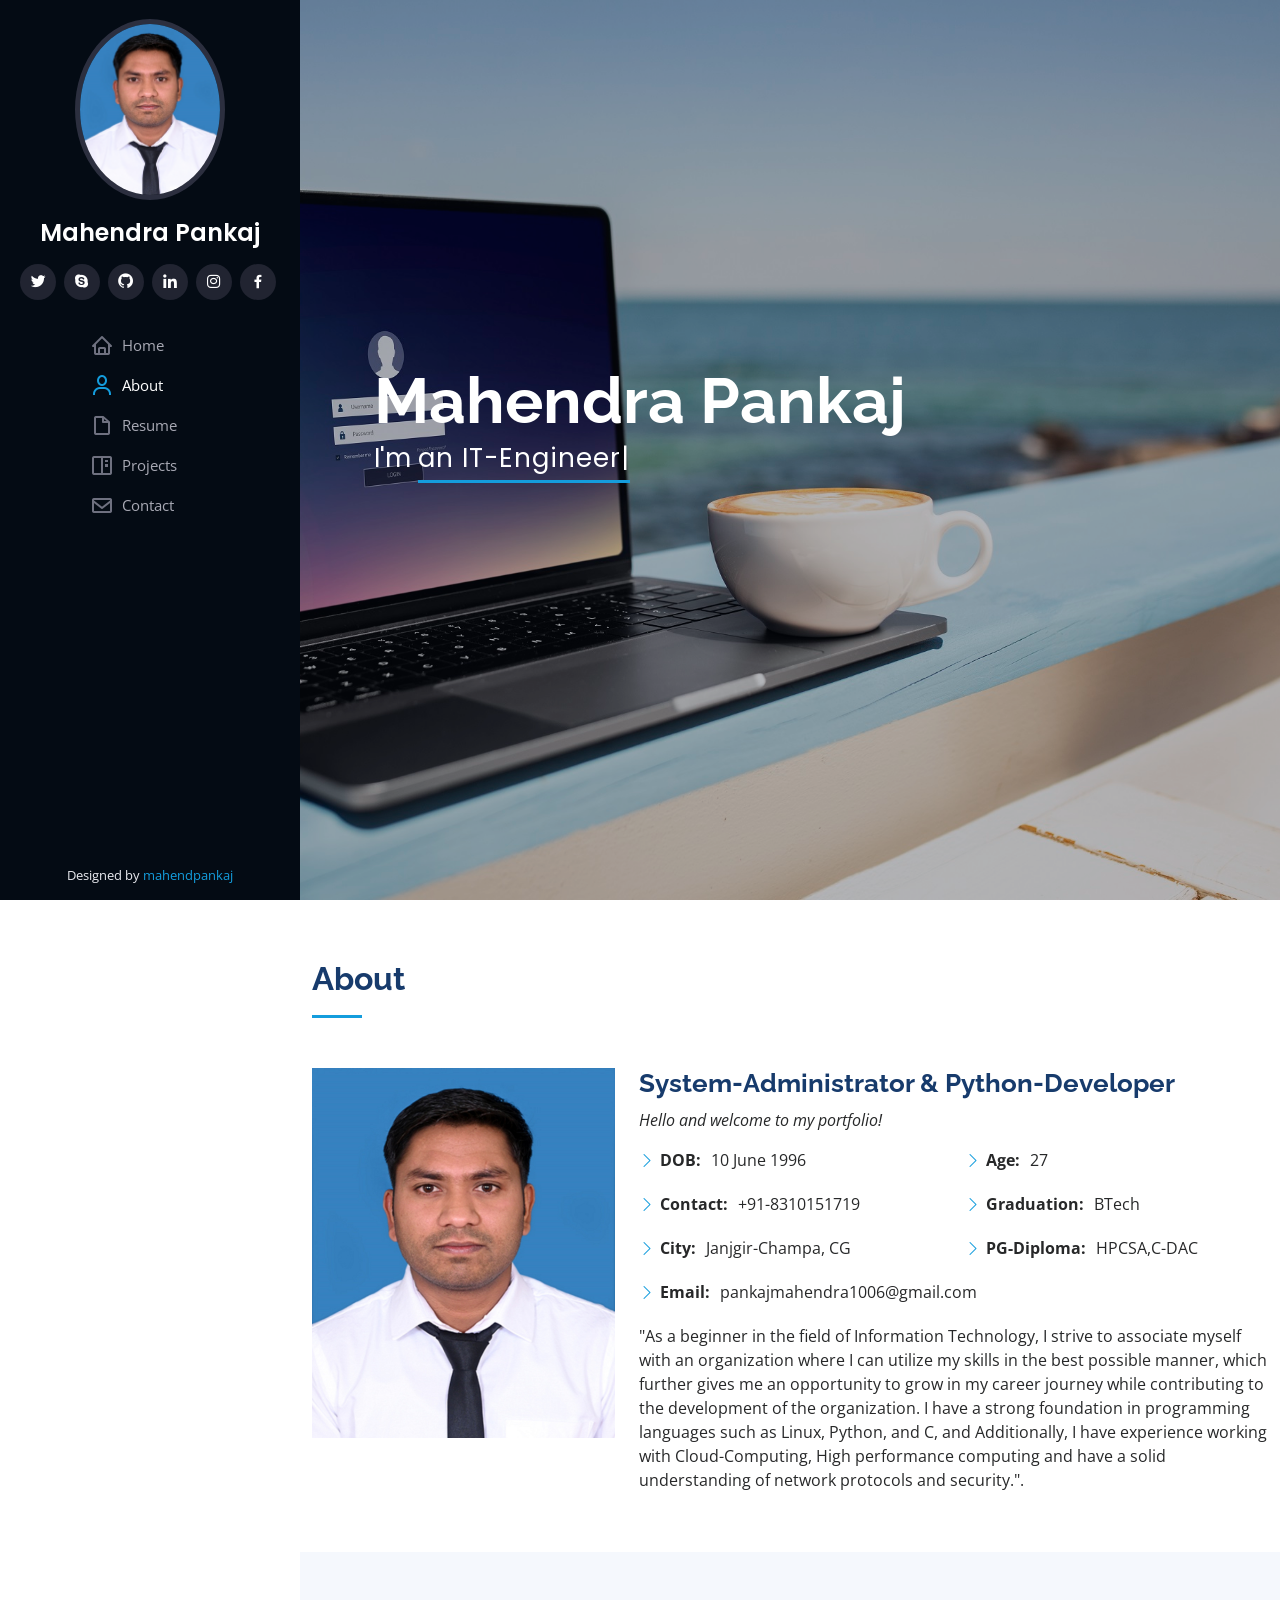
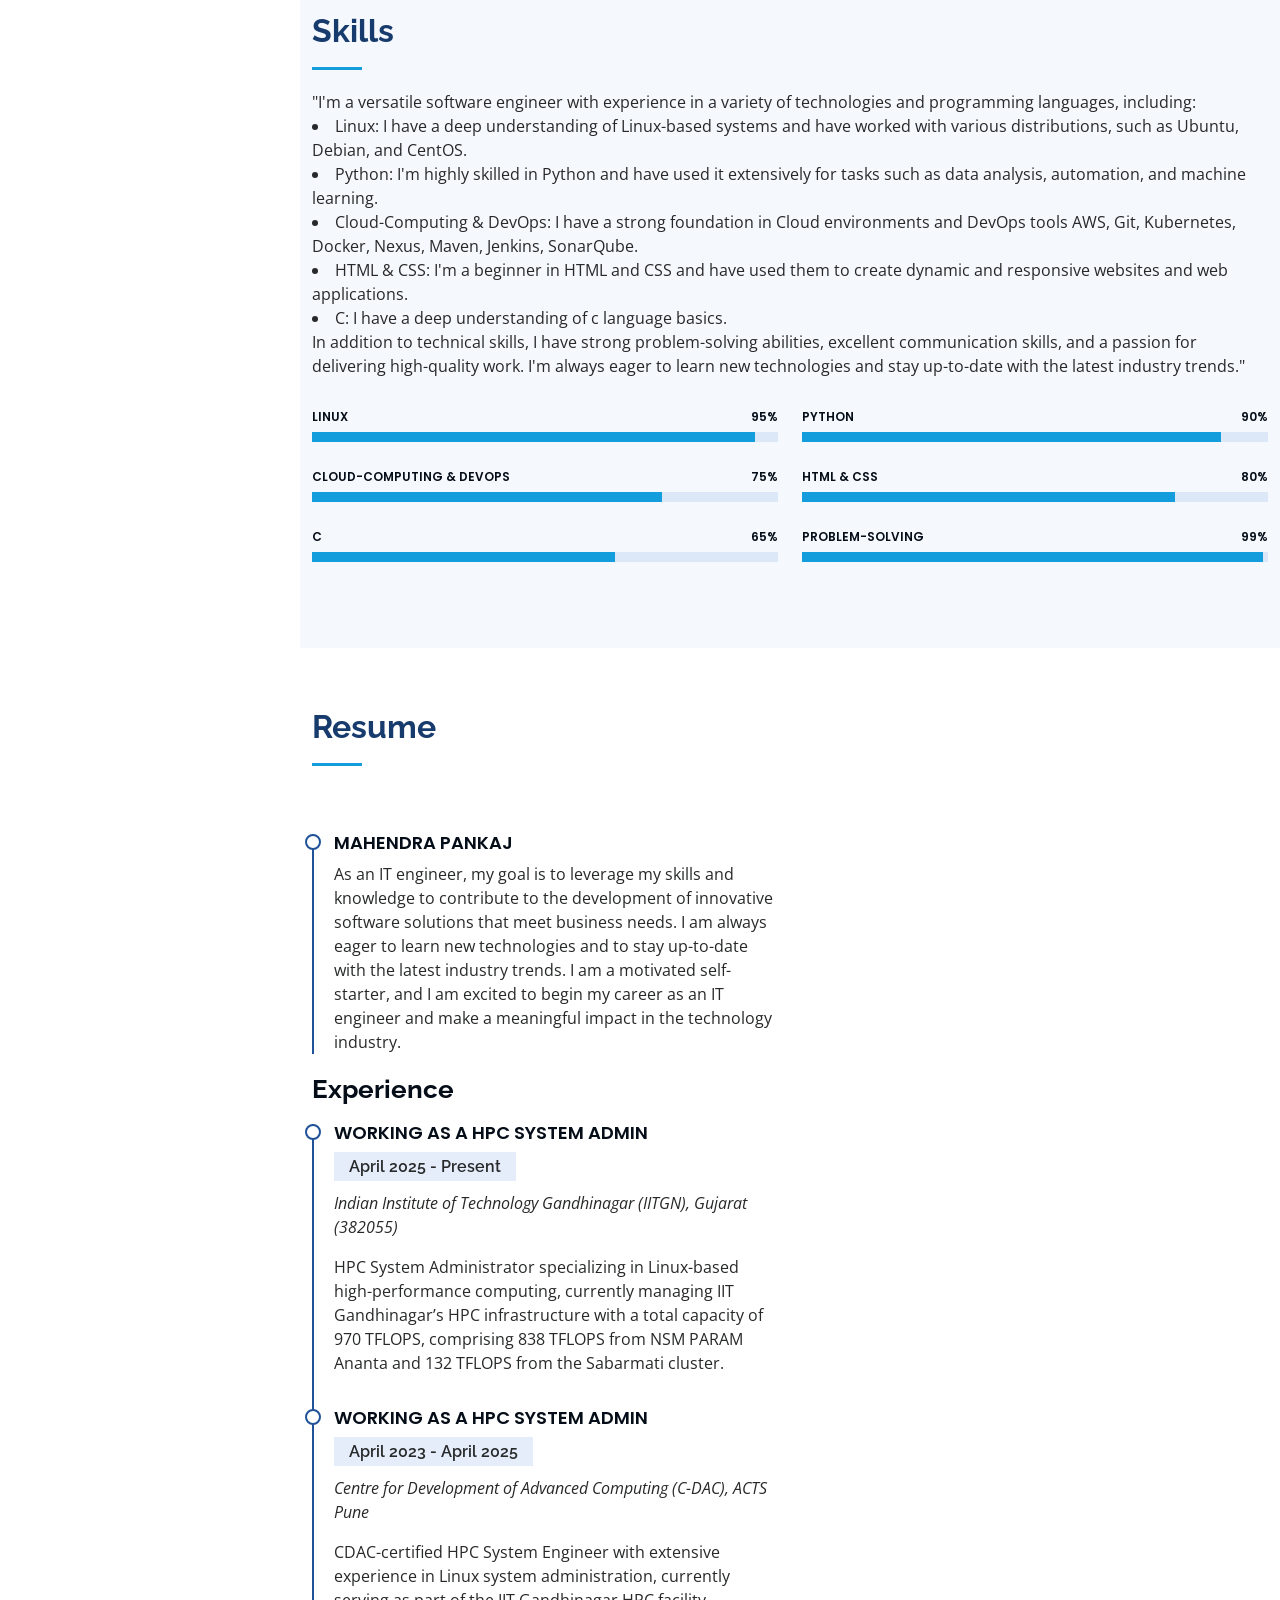
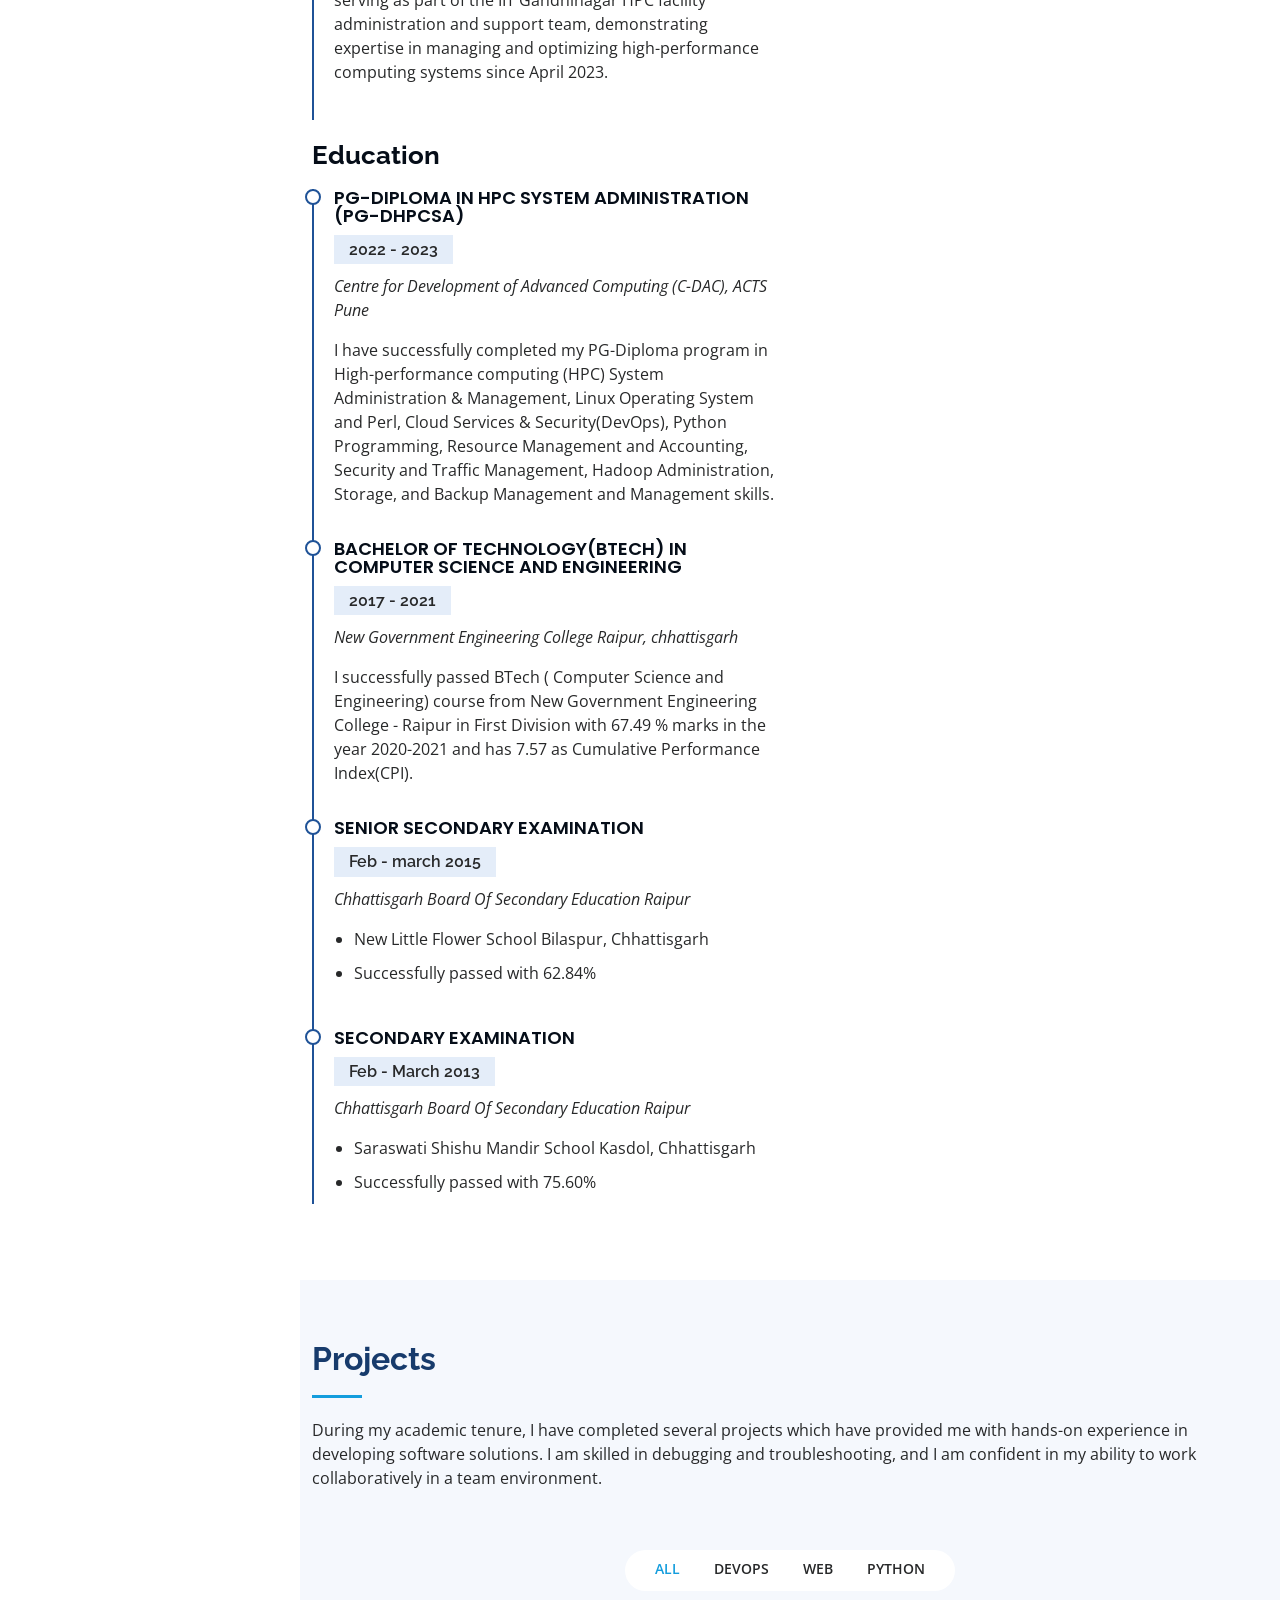
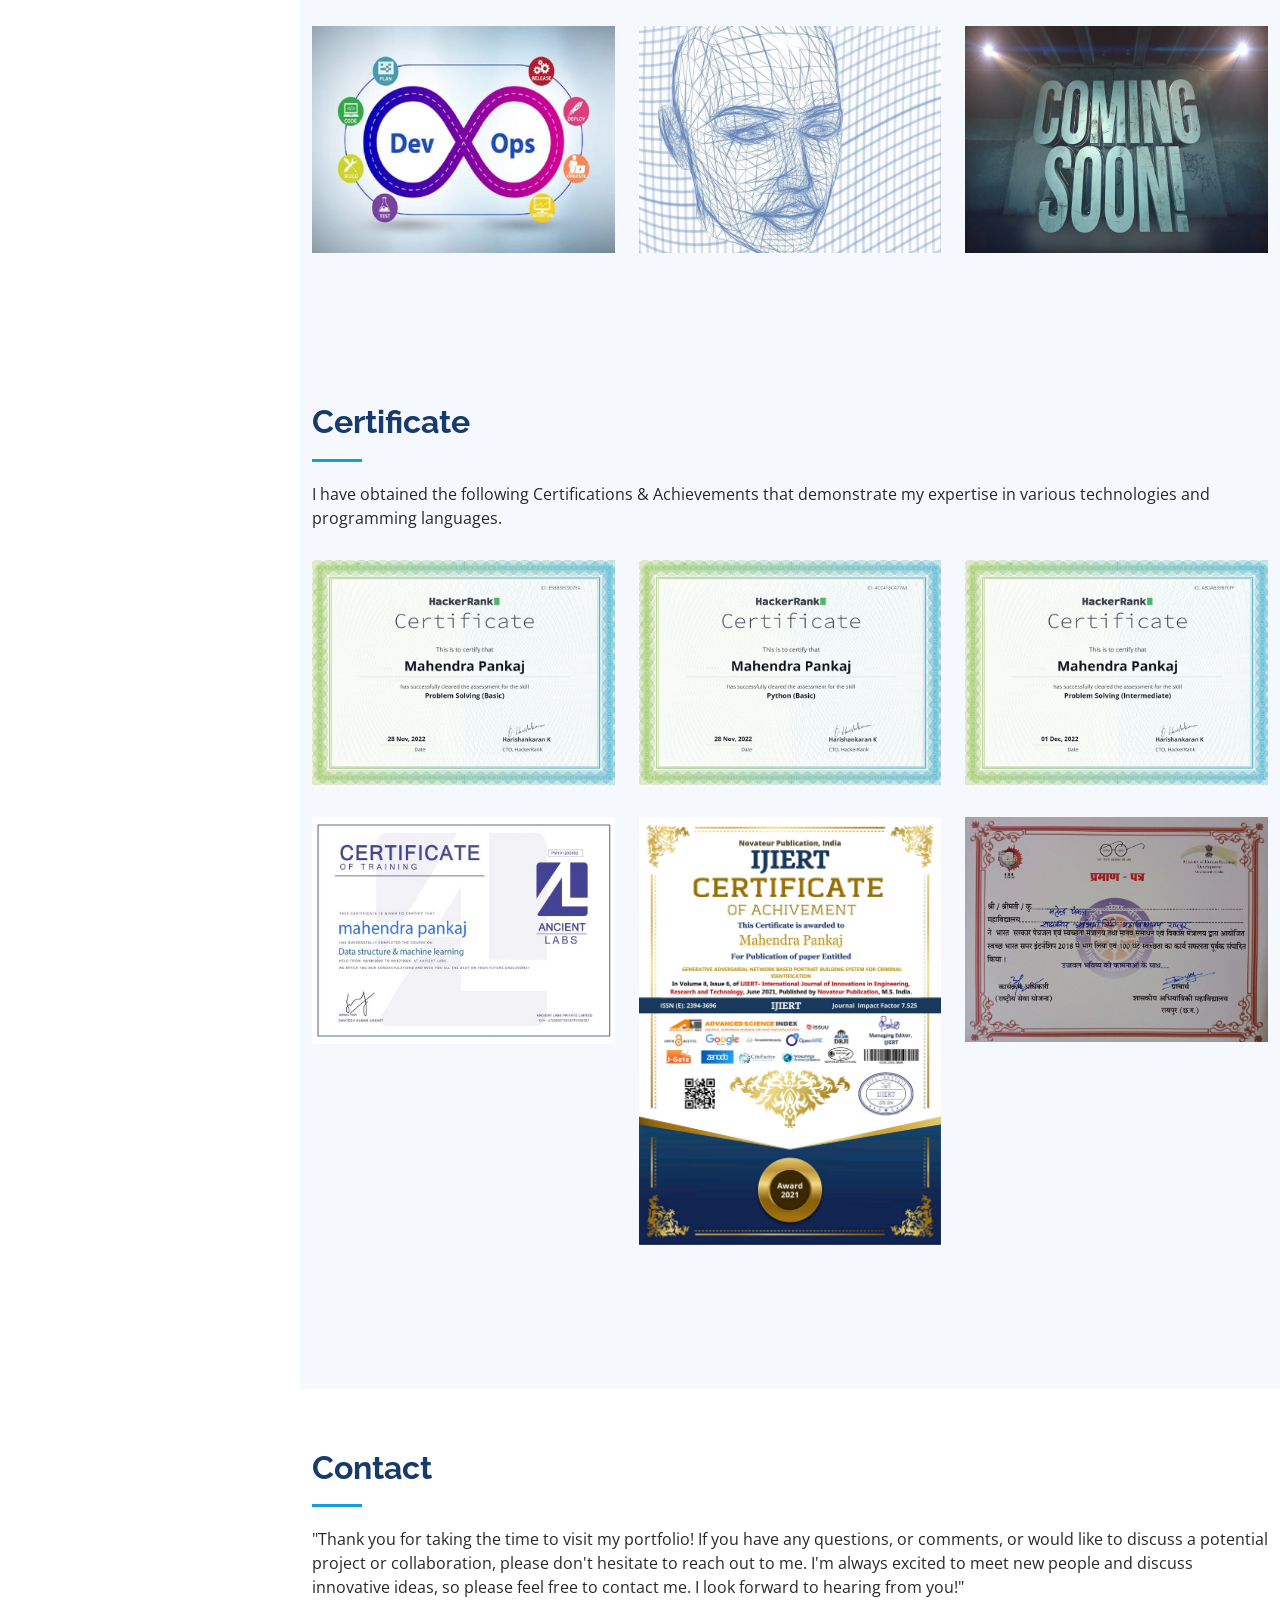
==== index.html @ 3be6c821 "Update index.html" ====
<!DOCTYPE html>
<html lang="en">

<head>
  <meta charset="utf-8">
  <meta content="width=device-width, initial-scale=1.0" name="viewport">

  <title>mahendra pankaj</title>
  <meta content="" name="description">
  <meta content="" name="keywords">

  <!-- Favicons -->
  <!-- <link href="assets/img/favicon.png" rel="icon">
  <link href="assets/img/apple-touch-icon.png" rel="apple-touch-icon"> -->

  <!-- Google Fonts -->
  <link href="https://fonts.googleapis.com/css?family=Open+Sans:300,300i,400,400i,600,600i,700,700i|Raleway:300,300i,400,400i,500,500i,600,600i,700,700i|Poppins:300,300i,400,400i,500,500i,600,600i,700,700i" rel="stylesheet">

  <!-- Vendor CSS Files -->
  <link href="assets/vendor/aos/aos.css" rel="stylesheet">
  <link href="assets/vendor/bootstrap/css/bootstrap.min.css" rel="stylesheet">
  <link href="assets/vendor/bootstrap-icons/bootstrap-icons.css" rel="stylesheet">
  <link href="assets/vendor/boxicons/css/boxicons.min.css" rel="stylesheet">
  <link href="assets/vendor/glightbox/css/glightbox.min.css" rel="stylesheet">
  <link href="assets/vendor/swiper/swiper-bundle.min.css" rel="stylesheet">

  <!-- Template Main CSS File -->
  <link href="assets/css/style.css" rel="stylesheet">

<body>

  <!-- ======= Mobile nav toggle button ======= -->
  <i class="bi bi-list mobile-nav-toggle d-xl-none"></i>

  <!-- ======= Header ======= -->
  <header id="header">
    <div class="d-flex flex-column">

      <div class="profile">
        <img src="assets/img/profile-img.jpg" alt="" class="img-fluid rounded-circle">
        <h1 class="text-light"><a href="index.html">Mahendra Pankaj</a></h1>
        <div class="social-links mt-3 text-center">
          <a href="https://twitter.com/home" class="twitter"><i class="bx bxl-twitter"></i></a>
          <a href="https://secure.skype.com/portal/overview" class="skype"><i class="bx bxl-skype"></i></a>
          <a href="https://github.com/Pankaj1006" class="github"><i class="bx bxl-github"></i></a>
          <a href="https://www.linkedin.com/in/mahend-pankaj-203b8a183/" class="linkedin"><i class="bx bxl-linkedin"></i></a>          
          <a href="https://www.instagram.com/mahend_pankaj/" class="instagram"><i class="bx bxl-instagram"></i></a>
          <a href="https://www.facebook.com/profile.php?id=100008907615672" class="facebook"><i class="bx bxl-facebook"></i></a>
        </div>
      </div>

      <nav id="navbar" class="nav-menu navbar">
        <ul>
          <li><a href="#hero" class="nav-link scrollto active"><i class="bx bx-home"></i> <span>Home</span></a></li>
          <li><a href="#about" class="nav-link scrollto"><i class="bx bx-user"></i> <span>About</span></a></li>
          <li><a href="#resume" class="nav-link scrollto"><i class="bx bx-file-blank"></i> <span>Resume</span></a></li>
          <li><a href="#portfolio" class="nav-link scrollto"><i class="bx bx-book-content"></i> <span>Projects</span></a></li>
          <li><a href="#contact" class="nav-link scrollto"><i class="bx bx-envelope"></i> <span>Contact</span></a></li>
        </ul>
      </nav><!-- .nav-menu -->
    </div>
  </header><!-- End Header -->

  <!-- ======= Hero Section ======= -->
  <section id="hero" class="d-flex flex-column justify-content-center align-items-center">
    <div class="hero-container" data-aos="fade-in">
      <h1>Mahendra Pankaj</h1>
      <p>I'm <span class="typed" data-typed-items=" an IT-Engineer, a Developer, a Linux-Administrator, a Technologically-Savvy "></span></p>
    </div>
  </section><!-- End Hero -->

  <main id="main">

    <!-- ======= About Section ======= -->
    <section id="about" class="about">
      <div class="container">

        <div class="section-title">
          <h2>About</h2>
          <p><div class=""></div></p>
        </div>

        <div class="row">
          <div class="col-lg-4" data-aos="fade-right">
            <img src="assets/img/profile-img.jpg" class="img-fluid" alt="">
          </div>
          <div class="col-lg-8 pt-4 pt-lg-0 content" data-aos="fade-left">
            <h3>System-Administrator &amp; Python-Developer </h3>
            <p class="fst-italic">
              Hello and welcome to my portfolio!
            </p>
            <div class="row">
              <div class="col-lg-6">
                <ul>
                  <li><i class="bi bi-chevron-right"></i> <strong>DOB:</strong> <span>10 June 1996</span></li>
                  <li><i class="bi bi-chevron-right"></i> <strong>Contact:</strong> <span>+91-8310151719</span></li>
                  <li><i class="bi bi-chevron-right"></i> <strong>City:</strong> <span>Janjgir-Champa, CG</span></li>
                  <li><i class="bi bi-chevron-right"></i> <strong>Email:</strong> <span>pankajmahendra1006@gmail.com</span></li>
                </ul>
              </div>
              <div class="col-lg-6">
                <ul>
                  <li><i class="bi bi-chevron-right"></i> <strong>Age:</strong> <span>27</span></li>
                  <li><i class="bi bi-chevron-right"></i> <strong>Graduation:</strong> <span>BTech</span></li>
                  <li><i class="bi bi-chevron-right"></i> <strong>PG-Diploma:</strong> <span>HPCSA,C-DAC</span></li> 
                </ul>
              </div>
            </div>
            <p>
              "As a beginner in the field of Information Technology, I strive to associate myself with an organization where I can utilize my skills in the best possible manner, which further gives me an opportunity to grow in my career journey while contributing to the development of the organization. I have a strong foundation in programming languages such as Linux, Python, and C, and Additionally, I have experience working with Cloud-Computing, High performance computing and have a solid understanding of network protocols and security.".
            </p>
          </div>
        </div>

      </div>
    </section><!-- End About Section -->

    <!-- ======= Skills Section ======= -->
    <section id="skills" class="skills section-bg">
      <div class="container">

        <div class="section-title">
          <h2>Skills</h2>
          <p>"I'm a versatile software engineer with experience in a variety of technologies and programming languages, including:

            <li>Linux: I have a deep understanding of Linux-based systems and have worked with various distributions, such as Ubuntu, Debian, and CentOS.</li>
            <li>Python: I'm highly skilled in Python and have used it extensively for tasks such as data analysis, automation, and machine learning.</li>
            <li>Cloud-Computing & DevOps: I have a strong foundation in Cloud environments and DevOps tools AWS, Git, Kubernetes, Docker, Nexus, Maven, Jenkins, SonarQube. </li>
            <li>HTML & CSS: I'm a beginner in HTML and CSS and have used them to create dynamic and responsive websites and web applications.</li>
            <li>C: I have a deep understanding of c language basics.</li>
            
            In addition to technical skills, I have strong problem-solving abilities, excellent communication skills, and a passion for delivering high-quality work.
            I'm always eager to learn new technologies and stay up-to-date with the latest industry trends."
          </p>
        </div>

        <div class="row skills-content">

          <div class="col-lg-6" data-aos="fade-up">

            <div class="progress">
              <span class="skill">Linux <i class="val">95%</i></span>
              <div class="progress-bar-wrap">
                <div class="progress-bar" role="progressbar" aria-valuenow="95" aria-valuemin="0" aria-valuemax="95"></div>
              </div>
            </div>

            <div class="progress">
              <span class="skill">Cloud-Computing & DevOps <i class="val">75%</i></span>
              <div class="progress-bar-wrap">
                <div class="progress-bar" role="progressbar" aria-valuenow="75" aria-valuemin="0" aria-valuemax="100"></div>
              </div>
            </div>

            <div class="progress">
              <span class="skill">C <i class="val">65%</i></span>
              <div class="progress-bar-wrap">
                <div class="progress-bar" role="progressbar" aria-valuenow="65" aria-valuemin="0" aria-valuemax="100"></div>
              </div>
            </div>

          </div>

          <div class="col-lg-6" data-aos="fade-up" data-aos-delay="100">

            <div class="progress">
              <span class="skill">Python<i class="val">90%</i></span>
              <div class="progress-bar-wrap">
                <div class="progress-bar" role="progressbar" aria-valuenow="90" aria-valuemin="0" aria-valuemax="100"></div>
              </div>
            </div>

            <div class="progress">
              <span class="skill">HTML & CSS <i class="val">80%</i></span>
              <div class="progress-bar-wrap">
                <div class="progress-bar" role="progressbar" aria-valuenow="80" aria-valuemin="0" aria-valuemax="100"></div>
              </div>
            </div>

            <div class="progress">
              <span class="skill">problem-solving<i class="val">99%</i></span>
              <div class="progress-bar-wrap">
                <div class="progress-bar" role="progressbar" aria-valuenow="99" aria-valuemin="0" aria-valuemax="100"></div>
              </div>
            </div>

          </div>

        </div>

      </div>
    </section><!-- End Skills Section -->

    <!-- ======= Resume Section ======= -->
    <section id="resume" class="resume">
      <div class="container">
        <div class="section-title">
          <h2>Resume</h2>
          <p></p>
        </div>
        <div class="row">
          <div class="col-lg-6" data-aos="fade-up">
            <h3 class="resume-title"></h3>
            <div class="resume-item pb-0">
              <h4>Mahendra Pankaj</h4>
              <p>As an IT engineer, my goal is to leverage my skills and knowledge to contribute to the development of innovative software solutions that meet business needs. I am always eager to learn new technologies and to stay up-to-date with the latest industry trends. I am a motivated self-starter, and I am excited to begin my career as an IT engineer and make a meaningful impact in the technology industry.</p>
            </div>
            <!-- ======= Experience ======= -->
            <h3 class="resume-title">Experience</h3>
            <div class="resume-item">
              <h4> Working as a HPC System Admin </h4>
              <h5> April 2025 - Present </h5>
              <p><em>Indian Institute of Technology Gandhinagar (IITGN), Gujarat (382055) </em></p>
              <p>HPC System Administrator specializing in Linux-based high-performance computing, currently managing IIT Gandhinagar’s HPC infrastructure with a total capacity of 970 TFLOPS, comprising 838 TFLOPS from NSM PARAM Ananta and 132 TFLOPS from the Sabarmati cluster.</p>
            </div>
            <div class="resume-item">
              <h4> Working as a HPC System Admin </h4>
              <h5> April 2023 - April 2025 </h5>
              <p><em>Centre for Development of Advanced Computing (C-DAC), ACTS Pune</em></p>
              <p>  CDAC-certified HPC System Engineer with extensive experience in Linux system administration, currently serving as part of the IIT Gandhinagar HPC facility administration and support team, demonstrating expertise in managing and optimizing high-performance computing systems since April 2023. </p>
            </div>
            <div>
              <p> 
              </p>
            </div>  
            <!-- ======= Education ======= -->
            <h3 class="resume-title">Education</h3>
            <div class="resume-item">
              <h4>PG-Diploma in HPC System Administration (PG-DHPCSA)</h4>
              <h5>2022 - 2023</h5>
              <p><em>Centre for Development of Advanced Computing (C-DAC), ACTS Pune</em></p>
              <p>I have successfully completed my PG-Diploma program in High-performance computing (HPC) System Administration & Management, Linux Operating System and Perl, Cloud Services & Security(DevOps), Python Programming, Resource Management and Accounting, Security and Traffic Management, Hadoop Administration, Storage, and Backup Management and Management skills.</p>
            </div>  
            <div class="resume-item">
              <h4>Bachelor of Technology(BTech) in Computer Science and Engineering</h4>
              <h5>2017 - 2021</h5>
              <p><em>New Government Engineering College Raipur, chhattisgarh</em></p>
              <p>I successfully passed BTech ( Computer Science and Engineering) course from New Government Engineering College - Raipur in First Division with 67.49 % marks in the year 2020-2021 and has 7.57 as Cumulative Performance Index(CPI).</p>
            </div>
            <div class="resume-item">
              <h4>Senior Secondary Examination</h4>
              <h5>Feb - march 2015</h5>
              <p><em>Chhattisgarh Board Of Secondary Education Raipur</em></p>
              <ul>
                <li>New Little Flower School Bilaspur, Chhattisgarh</li>
                <li>Successfully passed with 62.84%</li>
              </ul>
            </div>
            
            <div class="resume-item">
              <h4>SECONDARY EXAMINATION</h4>
              <h5>Feb - March 2013</h5>
              <p><em>Chhattisgarh Board Of Secondary Education Raipur</em></p>
              <ul>
                <li>Saraswati Shishu Mandir School Kasdol, Chhattisgarh</li>
                <li>Successfully passed with 75.60%</li>
              </ul>
            </div>
          </div>
        </div>
      </div>
    </section><!-- End Resume Section -->

    <!-- ======= Portfolio Section ======= -->
    <section id="portfolio" class="portfolio section-bg">
      <div class="container">

        <div class="section-title">
          <h2>Projects</h2>
          <p>During my academic tenure, I have completed several projects which have provided me with hands-on experience in developing software solutions. I am skilled in debugging and troubleshooting, and I am confident in my ability to work collaboratively in a team environment.
          </p>
        </div>
        <div class="section-title">
          <p></p>
        </div>

        <div class="row" data-aos="fade-up">
          <div class="col-lg-12 d-flex justify-content-center">
            <ul id="portfolio-flters">
              <li data-filter="*" class="filter-active">All</li>
              <li data-filter=".filter-app">DevOps</li>
              <li data-filter=".filter-card">Web</li>
              <li data-filter=".filter-web">Python</li>
            </ul>
          </div>
        </div>

        <div class="row portfolio-container" data-aos="fade-up" data-aos-delay="100">

          <div class="col-lg-4 col-md-6 portfolio-item filter-app">
            <div class="portfolio-wrap">
              <img src="assets/img/portfolio/portfolio-1.jpg" class="img-fluid" alt="">
              <div class="portfolio-links">
                <a href="portfolio-details.html" title="More Details"><i class="bx bx-link"></i></a>
              </div>
            </div>
          </div>

          <div class="col-lg-4 col-md-6 portfolio-item filter-web">
            <div class="portfolio-wrap">
              <img src="assets/img/portfolio/portfolio-2.jpg" class="img-fluid" alt="">
              <div class="portfolio-links">
                <a href="portfolio-details-1.html" title="More Details"><i class="bx bx-link"></i></a>
              </div>
            </div>
          </div>

          <div class="col-lg-4 col-md-6 portfolio-item filter-card">
            <div class="portfolio-wrap">
              <img src="assets/img/portfolio/portfolio-4.jpg" class="img-fluid" alt="">
              <div class="portfolio-links">
                <a href="portfolio-details-2.html" title="More Details"><i class="bx bx-link"></i></a>
              </div>
            </div>
          </div>
        </div>

      </div>
    </section><!-- End Portfolio Section -->

    <!--Certificate section-->

    <section id="portfolio" class="portfolio section-bg">
      <div class="container">

        <div class="section-title">
          <h2>Certificate</h2>
          <p>I have obtained the following Certifications & Achievements that demonstrate my expertise in various technologies and programming languages.</p>
        </div>

        <div class="row portfolio-container" data-aos="fade-up" data-aos-delay="100">

          <div class="col-lg-4 col-md-6 portfolio-item filter-app">
            <div class="portfolio-wrap">
              <img src="assets/img/portfolio/certificate-1.jpg" class="img-fluid" alt="">
            </div>
          </div>

          <div class="col-lg-4 col-md-6 portfolio-item filter-web">
            <div class="portfolio-wrap">
              <img src="assets/img/portfolio/certificate-2.jpg" class="img-fluid" alt="">
            </div>
          </div>

          <div class="col-lg-4 col-md-6 portfolio-item filter-card">
            <div class="portfolio-wrap">
              <img src="assets/img/portfolio/certificate-3.jpg" class="img-fluid" alt="">
<!--              <div class="portfolio-links">
                <a href="link-1.html" title="More Details"><i class="bx bx-link"></i></a>
              </div>    --> 
            </div>
          </div>

          <div class="col-lg-4 col-md-6 portfolio-item filter-web">
            <div class="portfolio-wrap">
              <img src="assets/img/portfolio/certificate-4.jpg" class="img-fluid" alt="">
            </div>
          </div>

          <div class="col-lg-4 col-md-6 portfolio-item filter-web">
            <div class="portfolio-wrap">
              <img src="assets/img/portfolio/certificate-5.jpg" class="img-fluid" alt="">
            </div>
          </div>
          <div class="col-lg-4 col-md-6 portfolio-item filter-web">
            <div class="portfolio-wrap">
              <img src="assets/img/portfolio/certificate-6.jpg" class="img-fluid" alt="">
            </div>
          </div>
          <div class="col-lg-4 col-md-6 portfolio-item filter-web">
            <div class="portfolio-wrap">
              <img src="assets/img/portfolio/certificate-7.jpg" class="img-fluid" alt="">
            </div>
          </div>

          <div class="col-lg-4 col-md-6 portfolio-item filter-web">
            <div class="portfolio-wrap">
              <img src="assets/img/portfolio/certificate-8.jpg" class="img-fluid" alt="">
            </div>
          </div>

          <div class="col-lg-4 col-md-6 portfolio-item filter-web">
            <div class="portfolio-wrap">
              <img src="assets/img/portfolio/certificate-9.jpg" class="img-fluid" alt="">
            </div>
          </div>
        </div>

      </div>
    </section><!-- End certificate Section -->


    <!-- ======= Contact Section ======= -->
    <section id="contact" class="contact">
      <div class="container">

        <div class="section-title">
          <h2>Contact</h2>
          <p>"Thank you for taking the time to visit my portfolio! If you have any questions, or comments, or would like to discuss a potential project or collaboration, please don't hesitate to reach out to me. 
            I'm always excited to meet new people and discuss innovative ideas, so please feel free to contact me. I look forward to hearing from you!"</p>
        </div>

        <div class="row" data-aos="fade-in">

          <div class="col-lg-5 d-flex align-items-stretch">
            <div class="info">
              <div class="address">
                <i class="bi bi-geo-alt"></i>
                <h4>Location:</h4>
                <p>Ward no.-17, Mudpar(Salkhan),Janjgir-Champa, Chhattisgarh</p>
              </div>

              <div class="email">
                <i class="bi bi-envelope"></i>
                <h4>Email:</h4>
                <p>pankajmahendra1006@gmail.com</p>
              </div>

              <div class="phone">
                <i class="bi bi-phone"></i>
                <h4>Call:</h4>
                <p>+91-8310151719</p>
              </div>
              
            </div>
          </div>

          <div class="col-lg-7 mt-5 mt-lg-0 d-flex align-items-stretch">
            <iframe src="https://www.google.com/maps/embed?pb=!1m18!1m12!1m3!1d29623.43516927754!2d82.55732242352028!3d21.860258900854145!2m3!1f0!2f0!3f0!3m2!1i1024!2i768!4f13.1!3m3!1m2!1s0x3a27b6856556d041%3A0x1c69c7117a5af015!2sMudpar%2C%20Chhattisgarh%20495668%2C%20India!5e0!3m2!1sen!2sus!4v1678028511768!5m2!1sen!2sus" width="600" height="450" style="border:0;" allowfullscreen="" loading="lazy" referrerpolicy="no-referrer-when-downgrade"></iframe>
          </div>

        </div>

      </div>
    </section><!-- End Contact Section -->

  </main><!-- End #main -->

  <!-- ======= Footer ======= -->
  <footer id="footer">
    <div class="container">
      <div class="credits">
      Designed by <a href="https://github.com/Pankaj1006">mahendpankaj</a>
      </div>
    </div>
  </footer><!-- End  Footer -->

  <a href="#" class="back-to-top d-flex align-items-center justify-content-center"><i class="bi bi-arrow-up-short"></i></a>

  <!-- Vendor JS Files -->
  <script src="assets/vendor/purecounter/purecounter_vanilla.js"></script>
  <script src="assets/vendor/aos/aos.js"></script>
  <script src="assets/vendor/bootstrap/js/bootstrap.bundle.min.js"></script>
  <script src="assets/vendor/glightbox/js/glightbox.min.js"></script>
  <script src="assets/vendor/isotope-layout/isotope.pkgd.min.js"></script>
  <script src="assets/vendor/swiper/swiper-bundle.min.js"></script>
  <script src="assets/vendor/typed.js/typed.min.js"></script>
  <script src="assets/vendor/waypoints/noframework.waypoints.js"></script>

  <!-- Template Main JS File -->
  <script src="assets/js/main.js"></script>

</body>

</html>
---- assets/css/style.css ----
/**
* Template Name: iPortfolio - v3.10.0
* Template URL: https://bootstrapmade.com/iportfolio-bootstrap-portfolio-websites-template/
* Author: BootstrapMade.com
* License: https://bootstrapmade.com/license/
*/

/*--------------------------------------------------------------
# General
--------------------------------------------------------------*/
body {
  font-family: "Open Sans", sans-serif;
  color: #272829;
}

a {
  color: #149ddd;
  text-decoration: none;
}

a:hover {
  color: #37b3ed;
  text-decoration: none;
}

h1,
h2,
h3,
h4,
h5,
h6 {
  font-family: "Raleway", sans-serif;
}

/*--------------------------------------------------------------
# Back to top button
--------------------------------------------------------------*/
.back-to-top {
  position: fixed;
  visibility: hidden;
  opacity: 0;
  right: 15px;
  bottom: 15px;
  z-index: 996;
  background: #149ddd;
  width: 40px;
  height: 40px;
  border-radius: 50px;
  transition: all 0.4s;
}

.back-to-top i {
  font-size: 28px;
  color: #fff;
  line-height: 0;
}

.back-to-top:hover {
  background: #2eafec;
  color: #fff;
}

.back-to-top.active {
  visibility: visible;
  opacity: 1;
}

/*--------------------------------------------------------------
# Header
--------------------------------------------------------------*/
#header {
  position: fixed;
  top: 0;
  left: 0;
  bottom: 0;
  width: 300px;
  transition: all ease-in-out 0.5s;
  z-index: 9997;
  transition: all 0.5s;
  padding: 0 15px;
  background: #040b14;
  overflow-y: auto;
}

#header .profile img {
  margin: 19px auto;
  display: block;
  width: 150px;
  border: 5px solid #2c2f3f;
}

#header .profile h1 {
  font-size: 24px;
  margin: 0;
  padding: 0;
  font-weight: 600;
  -moz-text-align-last: center;
  text-align-last: center;
  font-family: "Poppins", sans-serif;
}

#header .profile h1 a,
#header .profile h1 a:hover {
  color: #fff;
  text-decoration: none;
}

#header .profile .social-links a {
  font-size: 18px;
  display: inline-block;
  background: #212431;
  color: #fff;
  line-height: 1;
  padding: 8px 0;
  margin-right: 4px;
  border-radius: 50%;
  text-align: center;
  width: 36px;
  height: 36px;
  transition: 0.3s;
}

#header .profile .social-links a:hover {
  background: #149ddd;
  color: #fff;
  text-decoration: none;
}

#main {
  margin-left: 300px;
}

@media (max-width: 1199px) {
  #header {
    left: -300px;
  }

  #main {
    margin-left: 0;
  }
}

/*--------------------------------------------------------------
# Navigation Menu
--------------------------------------------------------------*/
/* Desktop Navigation */
.nav-menu {
  padding: 30px 0 0 0;
}

.nav-menu * {
  margin: 0;
  padding: 0;
  list-style: none;
}

.nav-menu>ul>li {
  position: relative;
  white-space: nowrap;
}

.nav-menu a,
.nav-menu a:focus {
  display: flex;
  align-items: center;
  color: #a8a9b4;
  padding: 4px 15px;
  margin-bottom: 8px;
  transition: 0.3s;
  font-size: 15px;
}

.nav-menu a i,
.nav-menu a:focus i {
  font-size: 24px;
  padding-right: 8px;
  padding-left: 60px;
  color: #6f7180;
}

.nav-menu a:hover,
.nav-menu .active,
.nav-menu .active:focus,
.nav-menu li:hover>a {
  text-decoration: none;
  color: #fff;
}

.nav-menu a:hover i,
.nav-menu .active i,
.nav-menu .active:focus i,
.nav-menu li:hover>a i {
  color: #149ddd;
}

/* Mobile Navigation */
.mobile-nav-toggle {
  position: fixed;
  right: 15px;
  top: 15px;
  z-index: 9998;
  border: 0;
  font-size: 24px;
  transition: all 0.4s;
  outline: none !important;
  background-color: #149ddd;
  color: #fff;
  width: 40px;
  height: 40px;
  display: inline-flex;
  align-items: center;
  justify-content: center;
  line-height: 0;
  border-radius: 50px;
  cursor: pointer;
}

.mobile-nav-active {
  overflow: hidden;
}

.mobile-nav-active #header {
  left: 0;
}

/*--------------------------------------------------------------
# Hero Section
--------------------------------------------------------------*/
#hero {
  width: 100%;
  height: 100vh;
  background: url("../img/hero-bg.jpg") top center;
  background-size: cover;
}

#hero:before {
  content: "";
  background: rgba(5, 13, 24, 0.3);
  position: absolute;
  bottom: 0;
  top: 0;
  left: 0;
  right: 0;
  z-index: 1;
}

#hero .hero-container {
  position: relative;
  z-index: 2;
  min-width: 300px;
}

#hero h1 {
  margin: 0 0 10px 0;
  font-size: 64px;
  font-weight: 700;
  line-height: 56px;
  color: #fff;
}

#hero p {
  color: #fff;
  margin-bottom: 50px;
  font-size: 26px;
  font-family: "Poppins", sans-serif;
}

#hero p span {
  color: #fff;
  padding-bottom: 4px;
  letter-spacing: 1px;
  border-bottom: 3px solid #149ddd;
}

@media (min-width: 1024px) {
  #hero {
    background-attachment: fixed;
  }
}

@media (max-width: 768px) {
  #hero h1 {
    font-size: 28px;
    line-height: 36px;
  }

  #hero h2 {
    font-size: 18px;
    line-height: 24px;
    margin-bottom: 30px;
  }
}

/*--------------------------------------------------------------
# Sections General
--------------------------------------------------------------*/
section {
  padding: 60px 0;
  overflow: hidden;
}

.section-bg {
  background: #f5f8fd;
}

.section-title {
  padding-bottom: 30px;
}

.section-title h2 {
  font-size: 32px;
  font-weight: bold;
  margin-bottom: 20px;
  padding-bottom: 20px;
  position: relative;
  color: #173b6c;
}

.section-title h2::after {
  content: "";
  position: absolute;
  display: block;
  width: 50px;
  height: 3px;
  background: #149ddd;
  bottom: 0;
  left: 0;
}

.section-title p {
  margin-bottom: 0;
}

/*--------------------------------------------------------------
# About
--------------------------------------------------------------*/
.about .content h3 {
  font-weight: 700;
  font-size: 26px;
  color: #173b6c;
}

.about .content ul {
  list-style: none;
  padding: 0;
}

.about .content ul li {
  margin-bottom: 20px;
  display: flex;
  align-items: center;
}

.about .content ul strong {
  margin-right: 10px;
}

.about .content ul i {
  font-size: 16px;
  margin-right: 5px;
  color: #149ddd;
  line-height: 0;
}

.about .content p:last-child {
  margin-bottom: 0;
}

/*--------------------------------------------------------------
# Facts
--------------------------------------------------------------*/
.facts {
  padding-bottom: 30px;
}

.facts .count-box {
  padding: 30px;
  width: 100%;
}

.facts .count-box i {
  display: block;
  font-size: 44px;
  color: #149ddd;
  float: left;
  line-height: 0;
}

.facts .count-box span {
  font-size: 48px;
  line-height: 40px;
  display: block;
  font-weight: 700;
  color: #050d18;
  margin-left: 60px;
}

.facts .count-box p {
  padding: 15px 0 0 0;
  margin: 0 0 0 60px;
  font-family: "Raleway", sans-serif;
  font-size: 14px;
  color: #122f57;
}

.facts .count-box a {
  font-weight: 600;
  display: block;
  margin-top: 20px;
  color: #122f57;
  font-size: 15px;
  font-family: "Poppins", sans-serif;
  transition: ease-in-out 0.3s;
}

.facts .count-box a:hover {
  color: #1f5297;
}

/*--------------------------------------------------------------
# Akills
--------------------------------------------------------------*/
.skills .progress {
  height: 60px;
  display: block;
  background: none;
  border-radius: 0;
}

.skills .progress .skill {
  padding: 0;
  margin: 0 0 6px 0;
  text-transform: uppercase;
  display: block;
  font-weight: 600;
  font-family: "Poppins", sans-serif;
  color: #050d18;
}

.skills .progress .skill .val {
  float: right;
  font-style: normal;
}

.skills .progress-bar-wrap {
  background: #dce8f8;
  height: 10px;
}

.skills .progress-bar {
  width: 1px;
  height: 10px;
  transition: 0.9s;
  background-color: #149ddd;
}

/*--------------------------------------------------------------
# Resume
--------------------------------------------------------------*/
.resume .resume-title {
  font-size: 26px;
  font-weight: 700;
  margin-top: 20px;
  margin-bottom: 20px;
  color: #050d18;
}

.resume .resume-item {
  padding: 0 0 20px 20px;
  margin-top: -2px;
  border-left: 2px solid #1f5297;
  position: relative;
}

.resume .resume-item h4 {
  line-height: 18px;
  font-size: 18px;
  font-weight: 600;
  text-transform: uppercase;
  font-family: "Poppins", sans-serif;
  color: #050d18;
  margin-bottom: 10px;
}

.resume .resume-item h5 {
  font-size: 16px;
  background: #e4edf9;
  padding: 5px 15px;
  display: inline-block;
  font-weight: 600;
  margin-bottom: 10px;
}

.resume .resume-item ul {
  padding-left: 20px;
}

.resume .resume-item ul li {
  padding-bottom: 10px;
}

.resume .resume-item:last-child {
  padding-bottom: 0;
}

.resume .resume-item::before {
  content: "";
  position: absolute;
  width: 16px;
  height: 16px;
  border-radius: 50px;
  left: -9px;
  top: 0;
  background: #fff;
  border: 2px solid #1f5297;
}

/*--------------------------------------------------------------
# Portfolio
--------------------------------------------------------------*/
.portfolio .portfolio-item {
  margin-bottom: 30px;
}

.portfolio #portfolio-flters {
  padding: 0;
  margin: 0 auto 35px auto;
  list-style: none;
  text-align: center;
  background: #fff;
  border-radius: 50px;
  padding: 2px 15px;
}

.portfolio #portfolio-flters li {
  cursor: pointer;
  display: inline-block;
  padding: 10px 15px 8px 15px;
  font-size: 14px;
  font-weight: 600;
  line-height: 1;
  text-transform: uppercase;
  color: #272829;
  margin-bottom: 5px;
  transition: all 0.3s ease-in-out;
}

.portfolio #portfolio-flters li:hover,
.portfolio #portfolio-flters li.filter-active {
  color: #149ddd;
}

.portfolio #portfolio-flters li:last-child {
  margin-right: 0;
}

.portfolio .portfolio-wrap {
  transition: 0.3s;
  position: relative;
  overflow: hidden;
  z-index: 1;
}

.portfolio .portfolio-wrap::before {
  content: "";
  background: rgba(255, 255, 255, 0.5);
  position: absolute;
  left: 0;
  right: 0;
  top: 0;
  bottom: 0;
  transition: all ease-in-out 0.3s;
  z-index: 2;
  opacity: 0;
}

.portfolio .portfolio-wrap .portfolio-links {
  opacity: 1;
  left: 0;
  right: 0;
  bottom: -60px;
  z-index: 3;
  position: absolute;
  transition: all ease-in-out 0.3s;
  display: flex;
  justify-content: center;
}

.portfolio .portfolio-wrap .portfolio-links a {
  color: #fff;
  font-size: 28px;
  text-align: center;
  background: rgba(20, 157, 221, 0.75);
  transition: 0.3s;
  width: 100%;
}

.portfolio .portfolio-wrap .portfolio-links a:hover {
  background: rgba(20, 157, 221, 0.95);
}

.portfolio .portfolio-wrap .portfolio-links a+a {
  border-left: 1px solid #37b3ed;
}

.portfolio .portfolio-wrap:hover::before {
  top: 0;
  left: 0;
  right: 0;
  bottom: 0;
  opacity: 1;
}

.portfolio .portfolio-wrap:hover .portfolio-links {
  opacity: 1;
  bottom: 0;
}

/*--------------------------------------------------------------
# Portfolio Details
--------------------------------------------------------------*/
.portfolio-details {
  padding-top: 40px;
}

.portfolio-details .portfolio-details-slider img {
  width: 100%;
}

.portfolio-details .portfolio-details-slider .swiper-pagination {
  margin-top: 20px;
  position: relative;
}

.portfolio-details .portfolio-details-slider .swiper-pagination .swiper-pagination-bullet {
  width: 12px;
  height: 12px;
  background-color: #fff;
  opacity: 1;
  border: 1px solid #149ddd;
}

.portfolio-details .portfolio-details-slider .swiper-pagination .swiper-pagination-bullet-active {
  background-color: #149ddd;
}

.portfolio-details .portfolio-info {
  padding: 30px;
  box-shadow: 0px 0 30px rgba(5, 13, 24, 0.08);
}

.portfolio-details .portfolio-info h3 {
  font-size: 22px;
  font-weight: 700;
  margin-bottom: 20px;
  padding-bottom: 20px;
  border-bottom: 1px solid #eee;
}

.portfolio-details .portfolio-info ul {
  list-style: none;
  padding: 0;
  font-size: 15px;
}

.portfolio-details .portfolio-info ul li+li {
  margin-top: 10px;
}

.portfolio-details .portfolio-description {
  padding-top: 30px;
}

.portfolio-details .portfolio-description h2 {
  font-size: 26px;
  font-weight: 700;
  margin-bottom: 20px;
}

.portfolio-details .portfolio-description p {
  padding: 0;
}

/*--------------------------------------------------------------
# Services
--------------------------------------------------------------*/
.services .icon-box {
  margin-bottom: 20px;
}

.services .icon {
  float: left;
  display: flex;
  align-items: center;
  justify-content: center;
  width: 54px;
  height: 54px;
  background: #149ddd;
  border-radius: 50%;
  transition: 0.5s;
  border: 1px solid #149ddd;
}

.services .icon i {
  color: #fff;
  font-size: 24px;
  line-height: 0;
}

.services .icon-box:hover .icon {
  background: #fff;
}

.services .icon-box:hover .icon i {
  color: #149ddd;
}

.services .title {
  margin-left: 80px;
  font-weight: 700;
  margin-bottom: 15px;
  font-size: 18px;
}

.services .title a {
  color: #343a40;
}

.services .title a:hover {
  color: #149ddd;
}

.services .description {
  margin-left: 80px;
  line-height: 24px;
  font-size: 14px;
}

/*--------------------------------------------------------------
# Testimonials
--------------------------------------------------------------*/
.testimonials .testimonials-carousel,
.testimonials .testimonials-slider {
  overflow: hidden;
}

.testimonials .testimonial-item {
  box-sizing: content-box;
  text-align: center;
  min-height: 320px;
}

.testimonials .testimonial-item .testimonial-img {
  width: 90px;
  border-radius: 50%;
  margin: 0 auto;
}

.testimonials .testimonial-item h3 {
  font-size: 18px;
  font-weight: bold;
  margin: 10px 0 5px 0;
  color: #111;
}

.testimonials .testimonial-item h4 {
  font-size: 14px;
  color: #999;
  margin: 0;
}

.testimonials .testimonial-item .quote-icon-left,
.testimonials .testimonial-item .quote-icon-right {
  color: #c3e8fa;
  font-size: 26px;
}

.testimonials .testimonial-item .quote-icon-left {
  display: inline-block;
  left: -5px;
  position: relative;
}

.testimonials .testimonial-item .quote-icon-right {
  display: inline-block;
  right: -5px;
  position: relative;
  top: 10px;
}

.testimonials .testimonial-item p {
  font-style: italic;
  margin: 0 15px 15px 15px;
  padding: 20px;
  background: #fff;
  position: relative;
  margin-bottom: 35px;
  border-radius: 6px;
  box-shadow: 0px 2px 15px rgba(0, 0, 0, 0.1);
}

.testimonials .testimonial-item p::after {
  content: "";
  width: 0;
  height: 0;
  border-top: 20px solid #fff;
  border-right: 20px solid transparent;
  border-left: 20px solid transparent;
  position: absolute;
  bottom: -20px;
  left: calc(50% - 20px);
}

.testimonials .swiper-pagination {
  margin-top: 20px;
  position: relative;
}

.testimonials .swiper-pagination .swiper-pagination-bullet {
  width: 12px;
  height: 12px;
  background-color: #fff;
  opacity: 1;
  border: 1px solid #149ddd;
}

.testimonials .swiper-pagination .swiper-pagination-bullet-active {
  background-color: #149ddd;
}

/*--------------------------------------------------------------
# Contact
--------------------------------------------------------------*/
.contact {
  padding-bottom: 130px;
}

.contact .info {
  padding: 30px;
  background: #fff;
  width: 100%;
  box-shadow: 0 0 24px 0 rgba(0, 0, 0, 0.12);
}

.contact .info i {
  font-size: 20px;
  color: #149ddd;
  float: left;
  width: 44px;
  height: 44px;
  background: #dff3fc;
  display: flex;
  justify-content: center;
  align-items: center;
  border-radius: 50px;
  transition: all 0.3s ease-in-out;
}

.contact .info h4 {
  padding: 0 0 0 60px;
  font-size: 22px;
  font-weight: 600;
  margin-bottom: 5px;
  color: #050d18;
}

.contact .info p {
  padding: 0 0 10px 60px;
  margin-bottom: 20px;
  font-size: 14px;
  color: #173b6c;
}

.contact .info .email p {
  padding-top: 5px;
}

.contact .info .social-links {
  padding-left: 60px;
}

.contact .info .social-links a {
  font-size: 18px;
  display: inline-block;
  background: #333;
  color: #fff;
  line-height: 1;
  padding: 8px 0;
  border-radius: 50%;
  text-align: center;
  width: 36px;
  height: 36px;
  transition: 0.3s;
  margin-right: 10px;
}

.contact .info .social-links a:hover {
  background: #149ddd;
  color: #fff;
}

.contact .info .email:hover i,
.contact .info .address:hover i,
.contact .info .phone:hover i {
  background: #149ddd;
  color: #fff;
}

.contact .php-email-form {
  width: 100%;
  padding: 30px;
  background: #fff;
  box-shadow: 0 0 24px 0 rgba(0, 0, 0, 0.12);
}

.contact .php-email-form .form-group {
  padding-bottom: 8px;
}

.contact .php-email-form .validate {
  display: none;
  color: red;
  margin: 0 0 15px 0;
  font-weight: 400;
  font-size: 13px;
}

.contact .php-email-form .error-message {
  display: none;
  color: #fff;
  background: #ed3c0d;
  text-align: left;
  padding: 15px;
  font-weight: 600;
}

.contact .php-email-form .error-message br+br {
  margin-top: 25px;
}

.contact .php-email-form .sent-message {
  display: none;
  color: #fff;
  background: #18d26e;
  text-align: center;
  padding: 15px;
  font-weight: 600;
}

.contact .php-email-form .loading {
  display: none;
  background: #fff;
  text-align: center;
  padding: 15px;
}

.contact .php-email-form .loading:before {
  content: "";
  display: inline-block;
  border-radius: 50%;
  width: 24px;
  height: 24px;
  margin: 0 10px -6px 0;
  border: 3px solid #18d26e;
  border-top-color: #eee;
  -webkit-animation: animate-loading 1s linear infinite;
  animation: animate-loading 1s linear infinite;
}

.contact .php-email-form .form-group {
  margin-bottom: 15px;
}

.contact .php-email-form label {
  padding-bottom: 8px;
}

.contact .php-email-form input,
.contact .php-email-form textarea {
  border-radius: 0;
  box-shadow: none;
  font-size: 14px;
}

.contact .php-email-form input {
  height: 44px;
}

.contact .php-email-form textarea {
  padding: 10px 15px;
}

.contact .php-email-form button[type=submit] {
  background: #149ddd;
  border: 0;
  padding: 10px 24px;
  color: #fff;
  transition: 0.4s;
  border-radius: 4px;
}

.contact .php-email-form button[type=submit]:hover {
  background: #37b3ed;
}

@-webkit-keyframes animate-loading {
  0% {
    transform: rotate(0deg);
  }

  100% {
    transform: rotate(360deg);
  }
}

@keyframes animate-loading {
  0% {
    transform: rotate(0deg);
  }

  100% {
    transform: rotate(360deg);
  }
}

/*--------------------------------------------------------------
# Breadcrumbs
--------------------------------------------------------------*/
.breadcrumbs {
  padding: 20px 0;
  background: #f9f9f9;
}

.breadcrumbs h2 {
  font-size: 26px;
  font-weight: 300;
}

.breadcrumbs ol {
  display: flex;
  flex-wrap: wrap;
  list-style: none;
  padding: 0;
  margin: 0;
  font-size: 15px;
}

.breadcrumbs ol li+li {
  padding-left: 10px;
}

.breadcrumbs ol li+li::before {
  display: inline-block;
  padding-right: 10px;
  color: #0e2442;
  content: "/";
}

@media (max-width: 768px) {
  .breadcrumbs .d-flex {
    display: block !important;
  }

  .breadcrumbs ol {
    display: block;
  }

  .breadcrumbs ol li {
    display: inline-block;
  }
}

/*--------------------------------------------------------------
# Footer
--------------------------------------------------------------*/
#footer {
  padding: 15px;
  color: #f4f6fd;
  font-size: 14px;
  position: fixed;
  left: 0;
  bottom: 0;
  width: 300px;
  z-index: 9999;
  background: #040b14;
}

#footer .copyright {
  text-align: center;
}

#footer .credits {
  padding-top: 5px;
  text-align: center;
  font-size: 13px;
  color: #eaebf0;
}

@media (max-width: 1199px) {
  #footer {
    position: static;
    width: auto;
    padding-right: 20px 15px;
  }
}
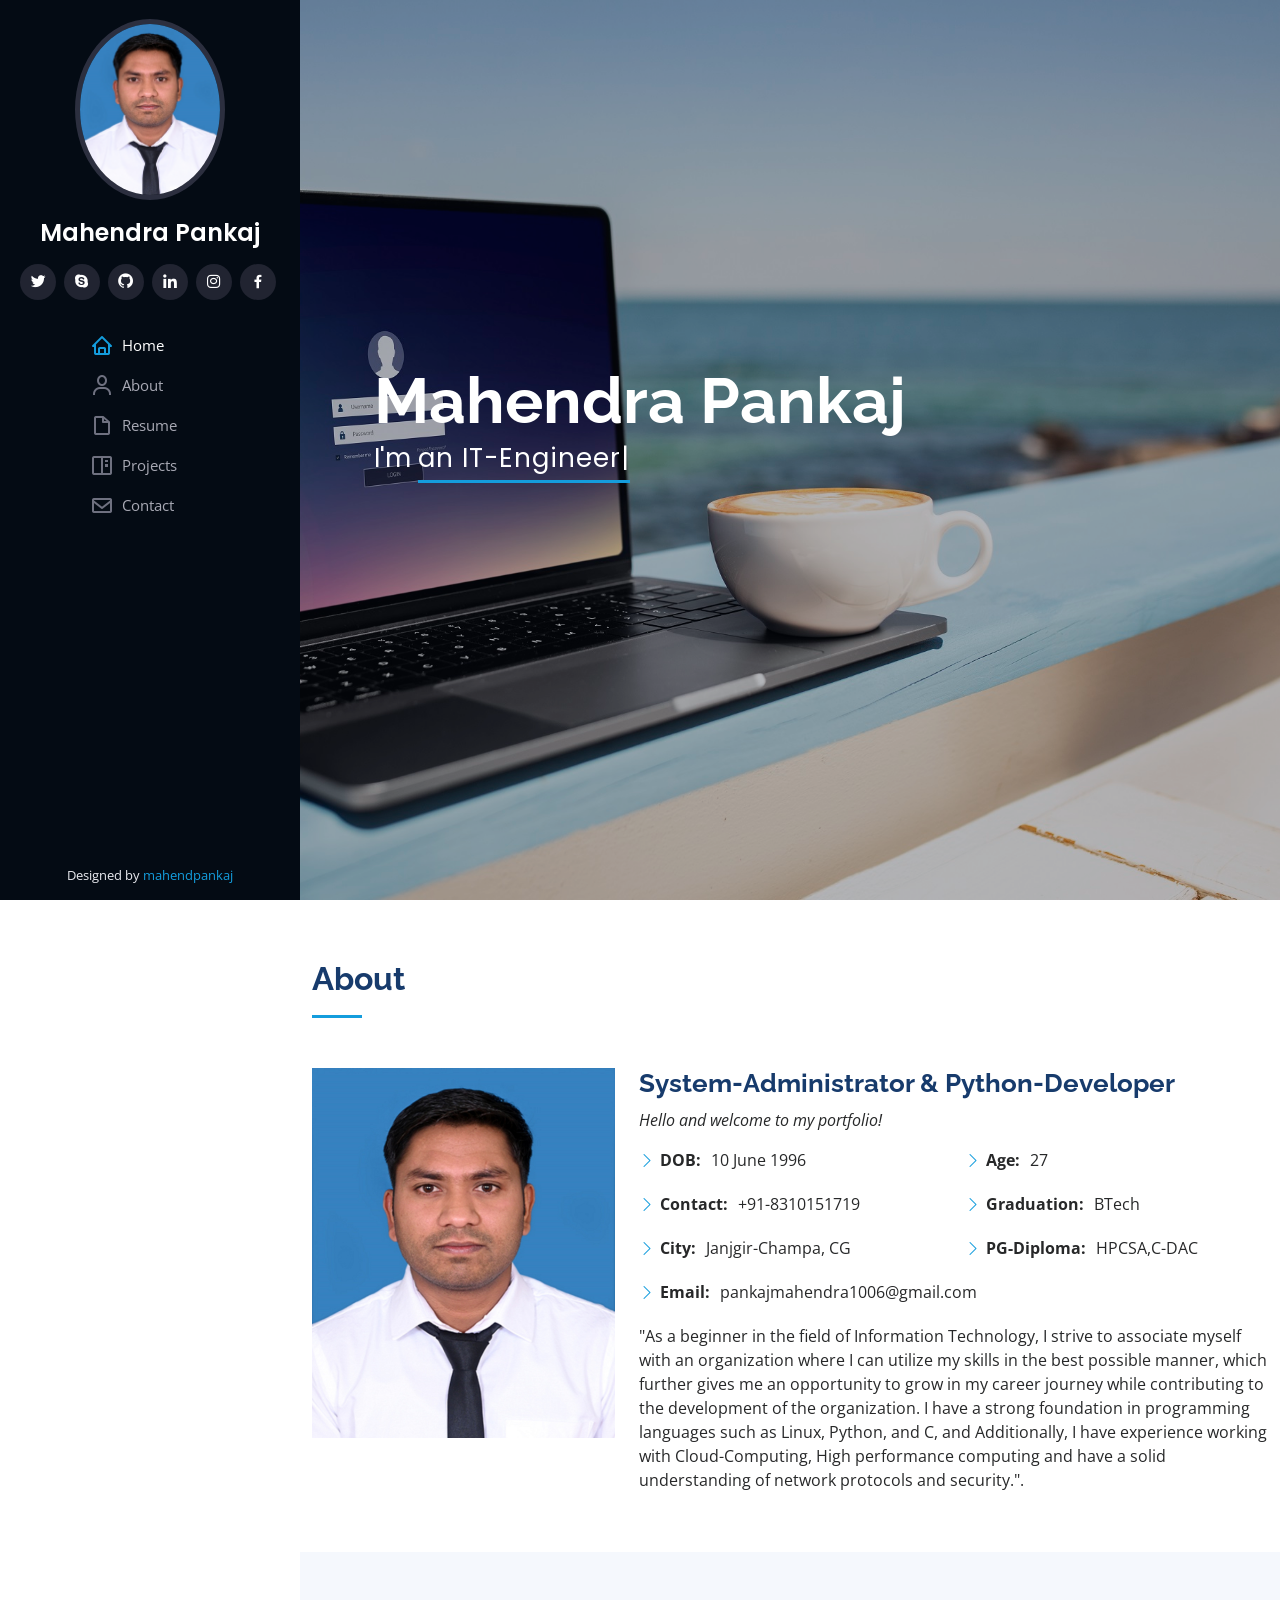
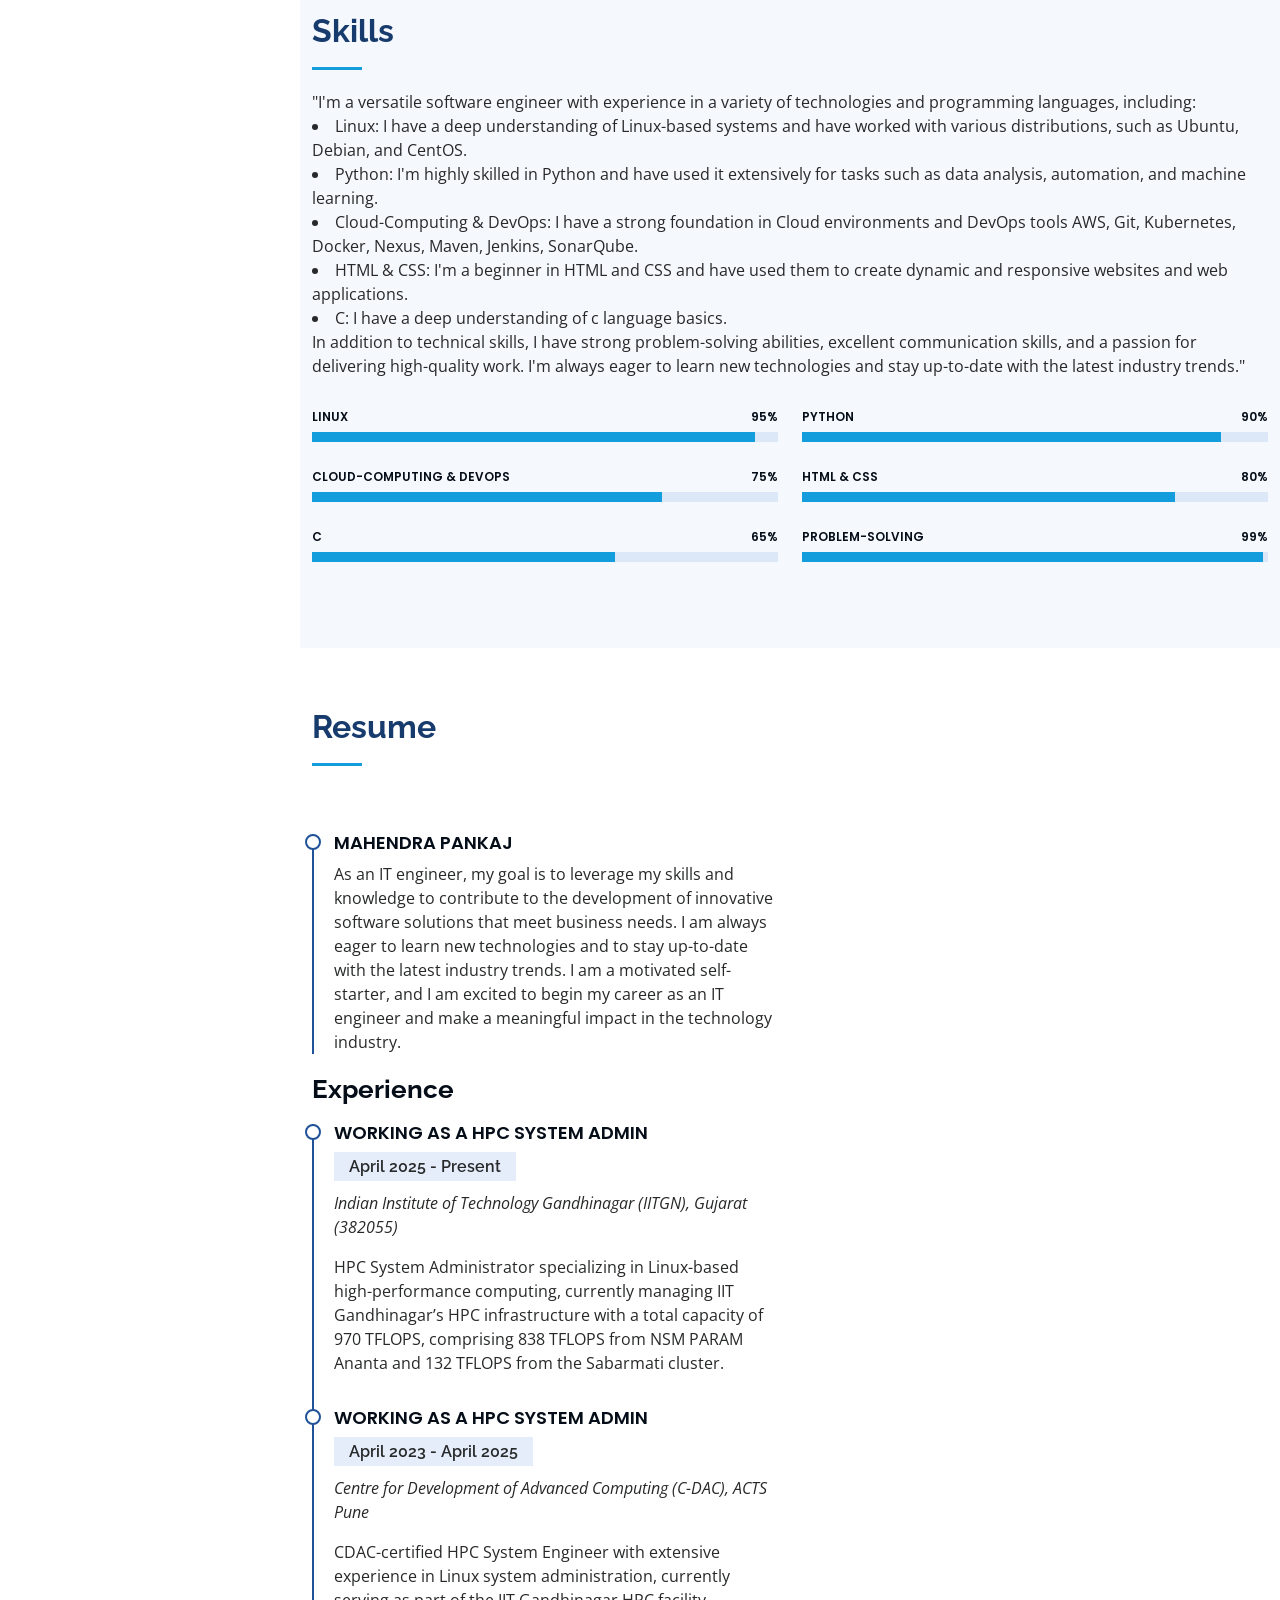
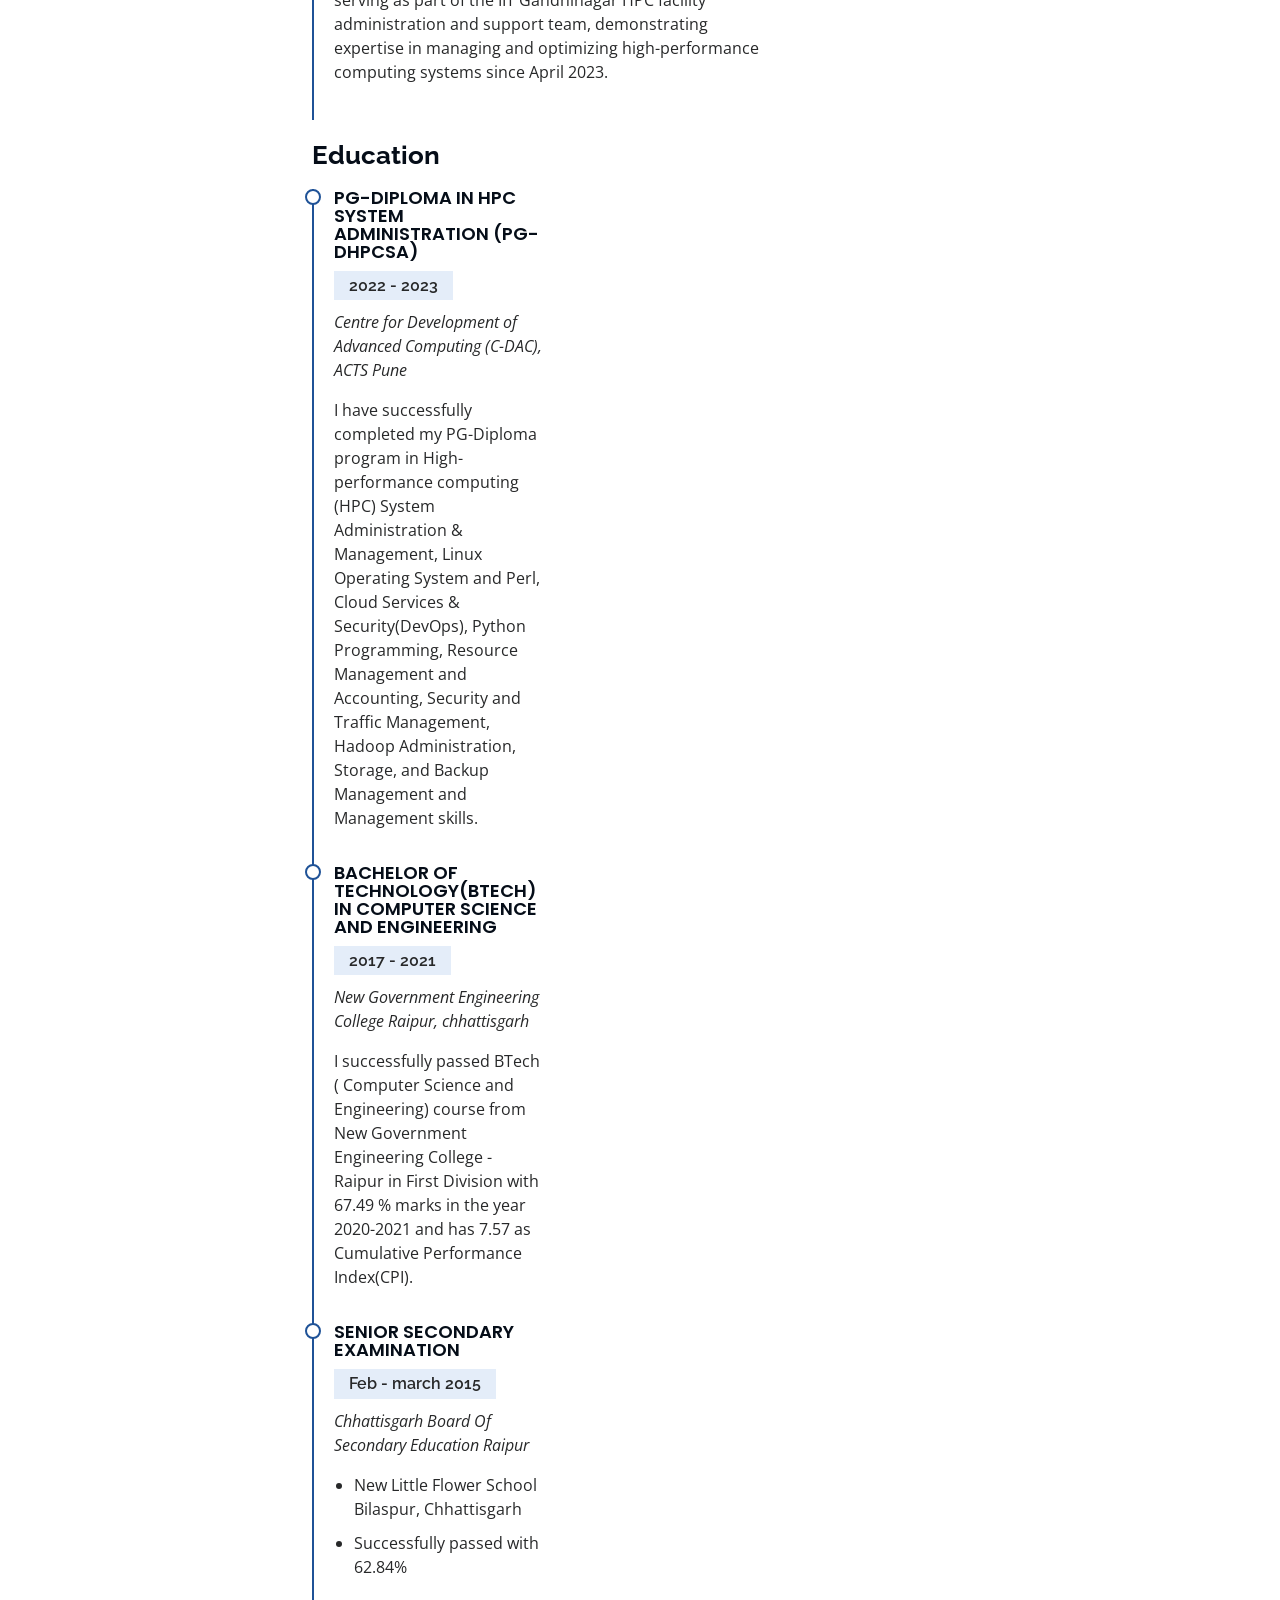
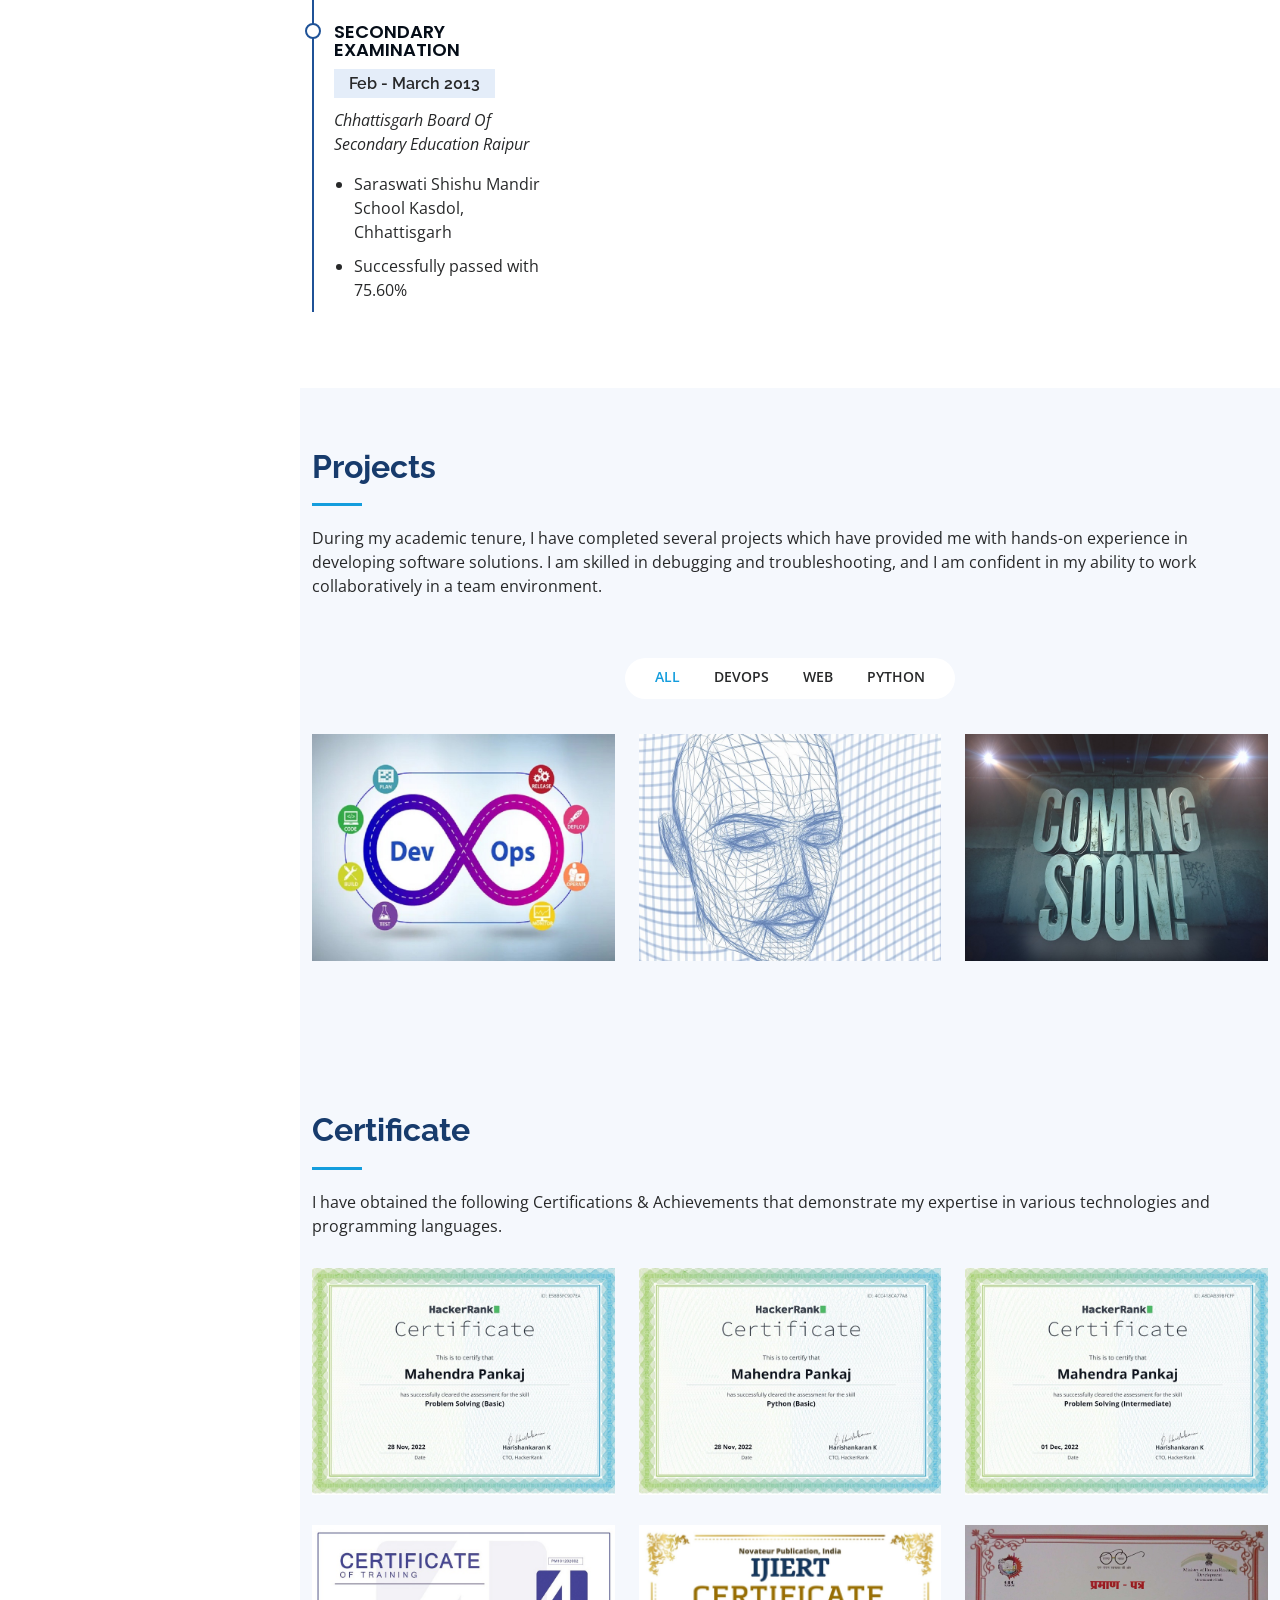
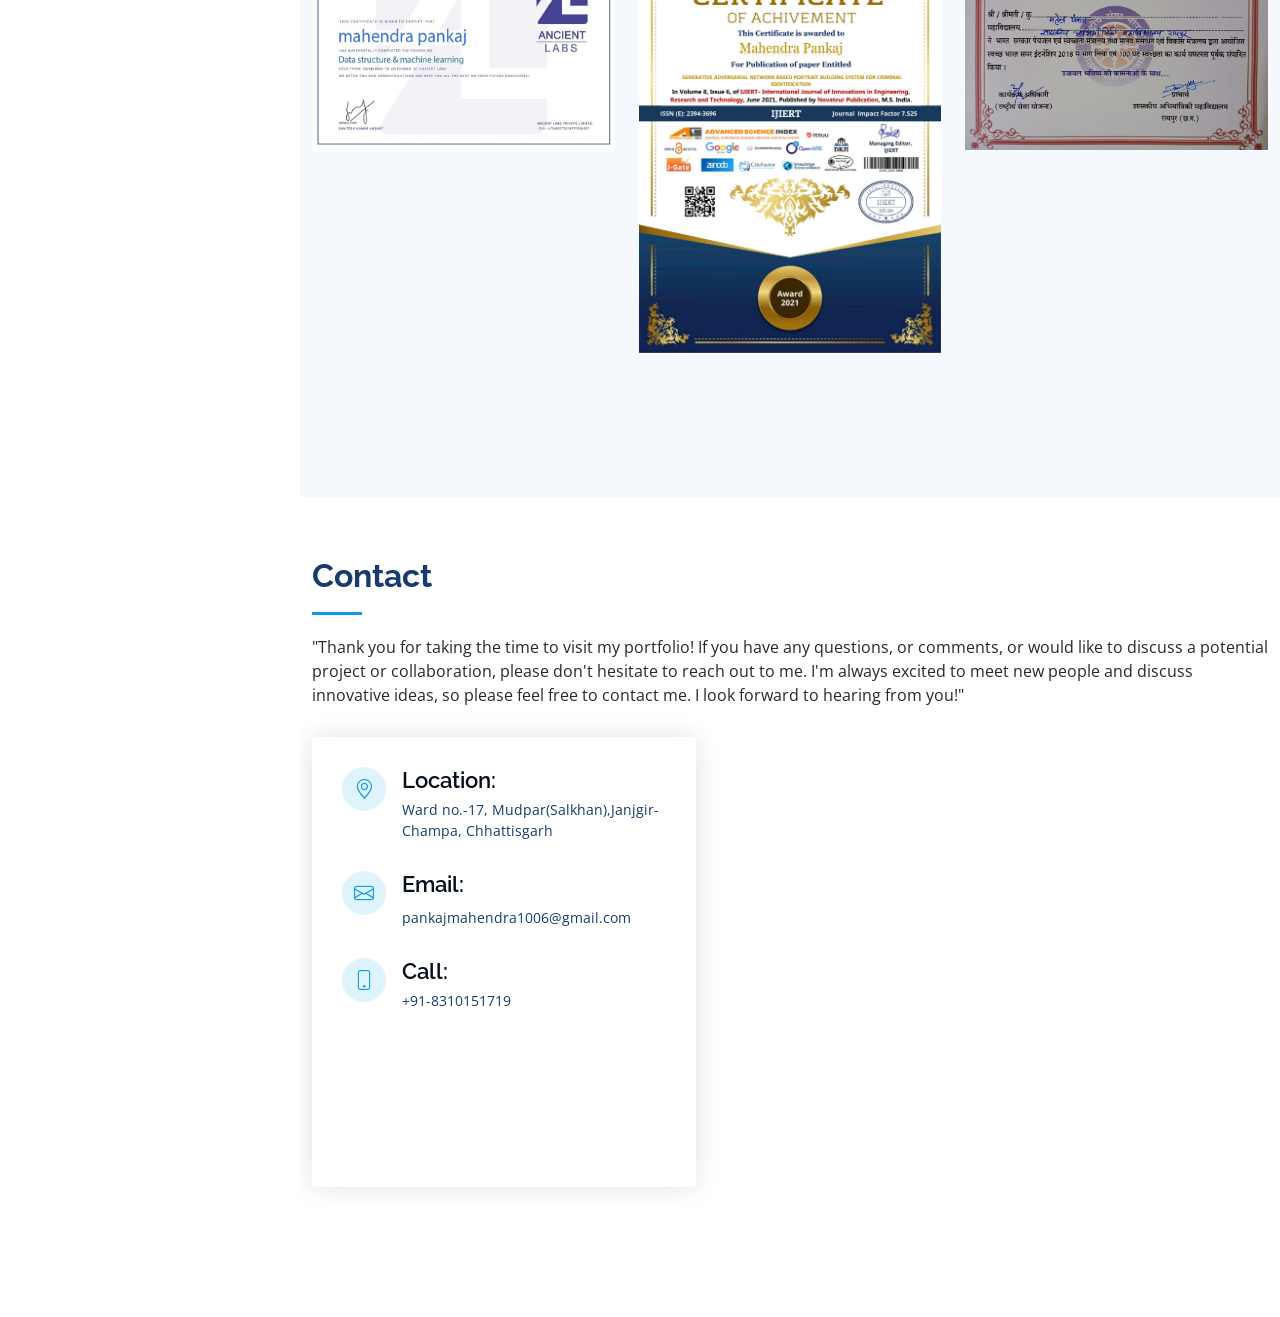
==== commit 128e335b: "Update index.html" ====
--- a/index.html
+++ b/index.html
@@ -223,6 +223,7 @@
               <p> 
               </p>
             </div>  
+            <div class="col-lg-6" data-aos="fade-up" data-aos-delay="100">
             <!-- ======= Education ======= -->
             <h3 class="resume-title">Education</h3>
             <div class="resume-item">
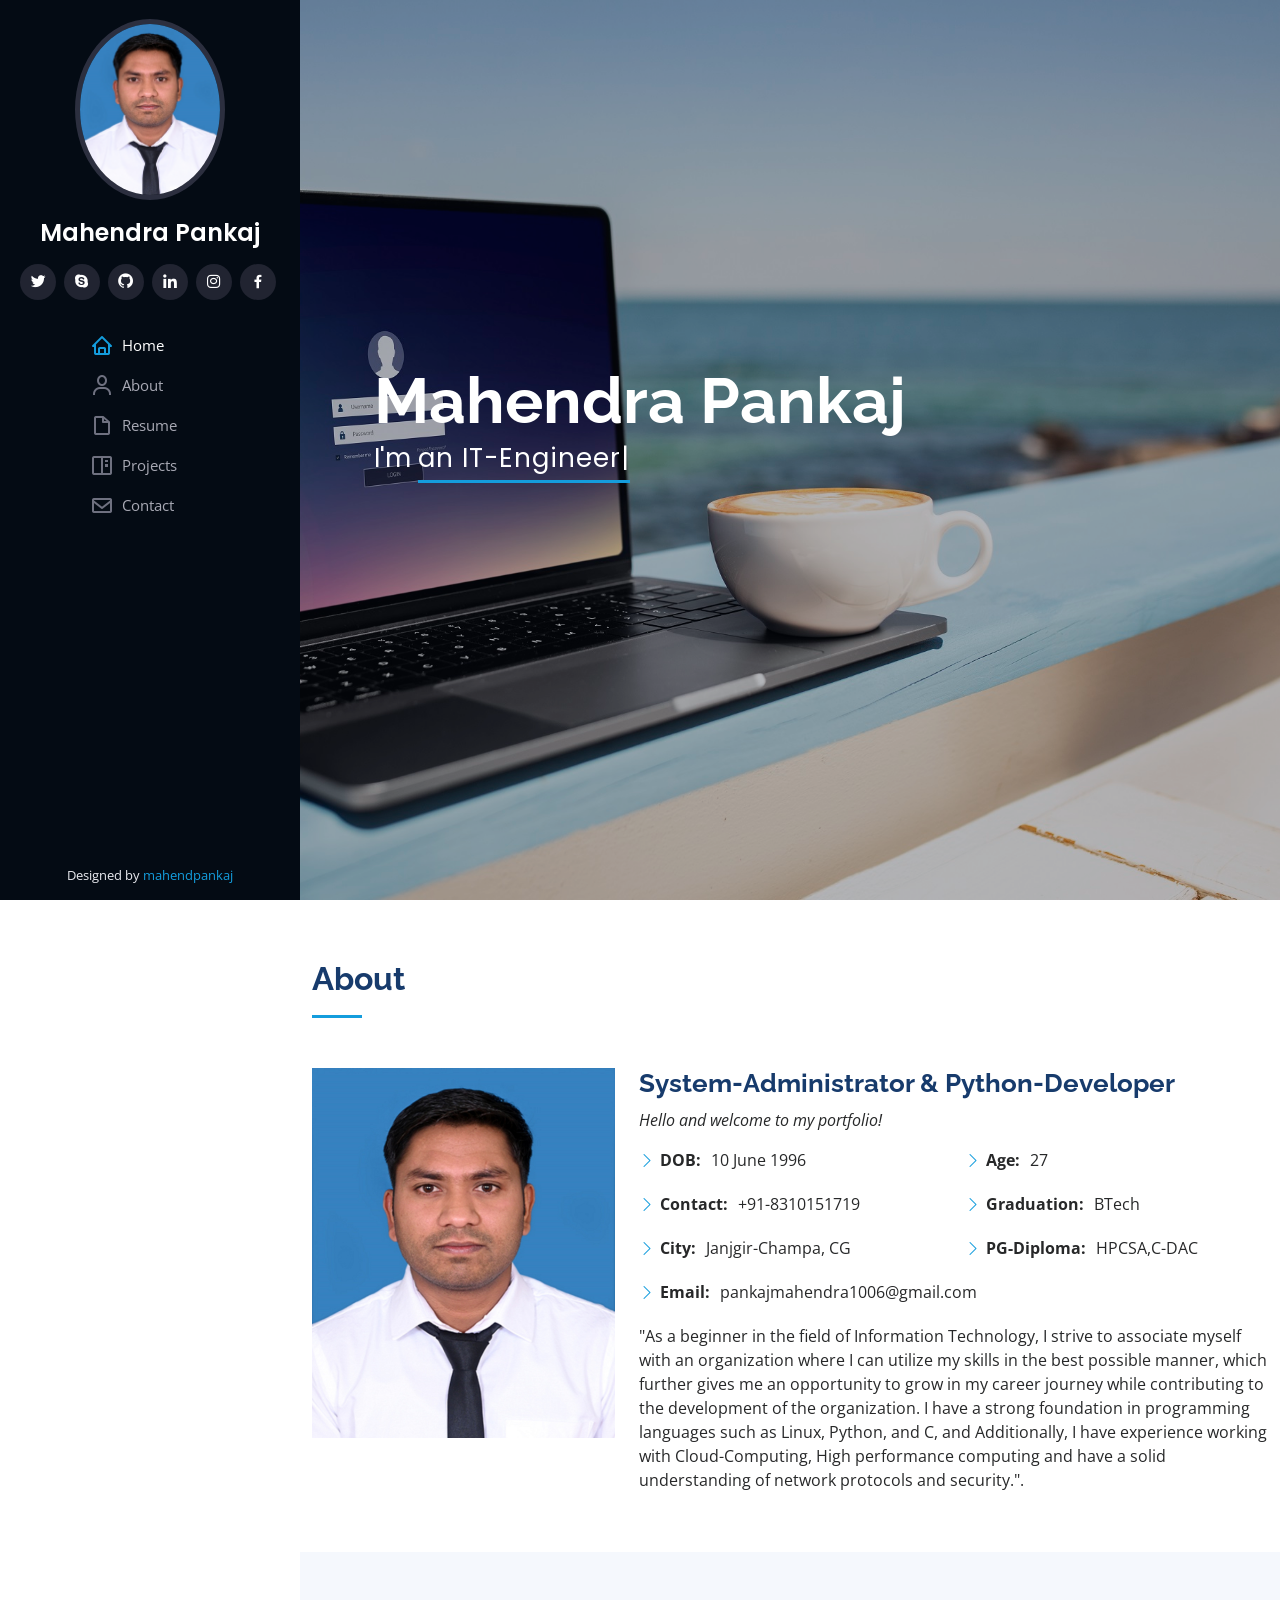
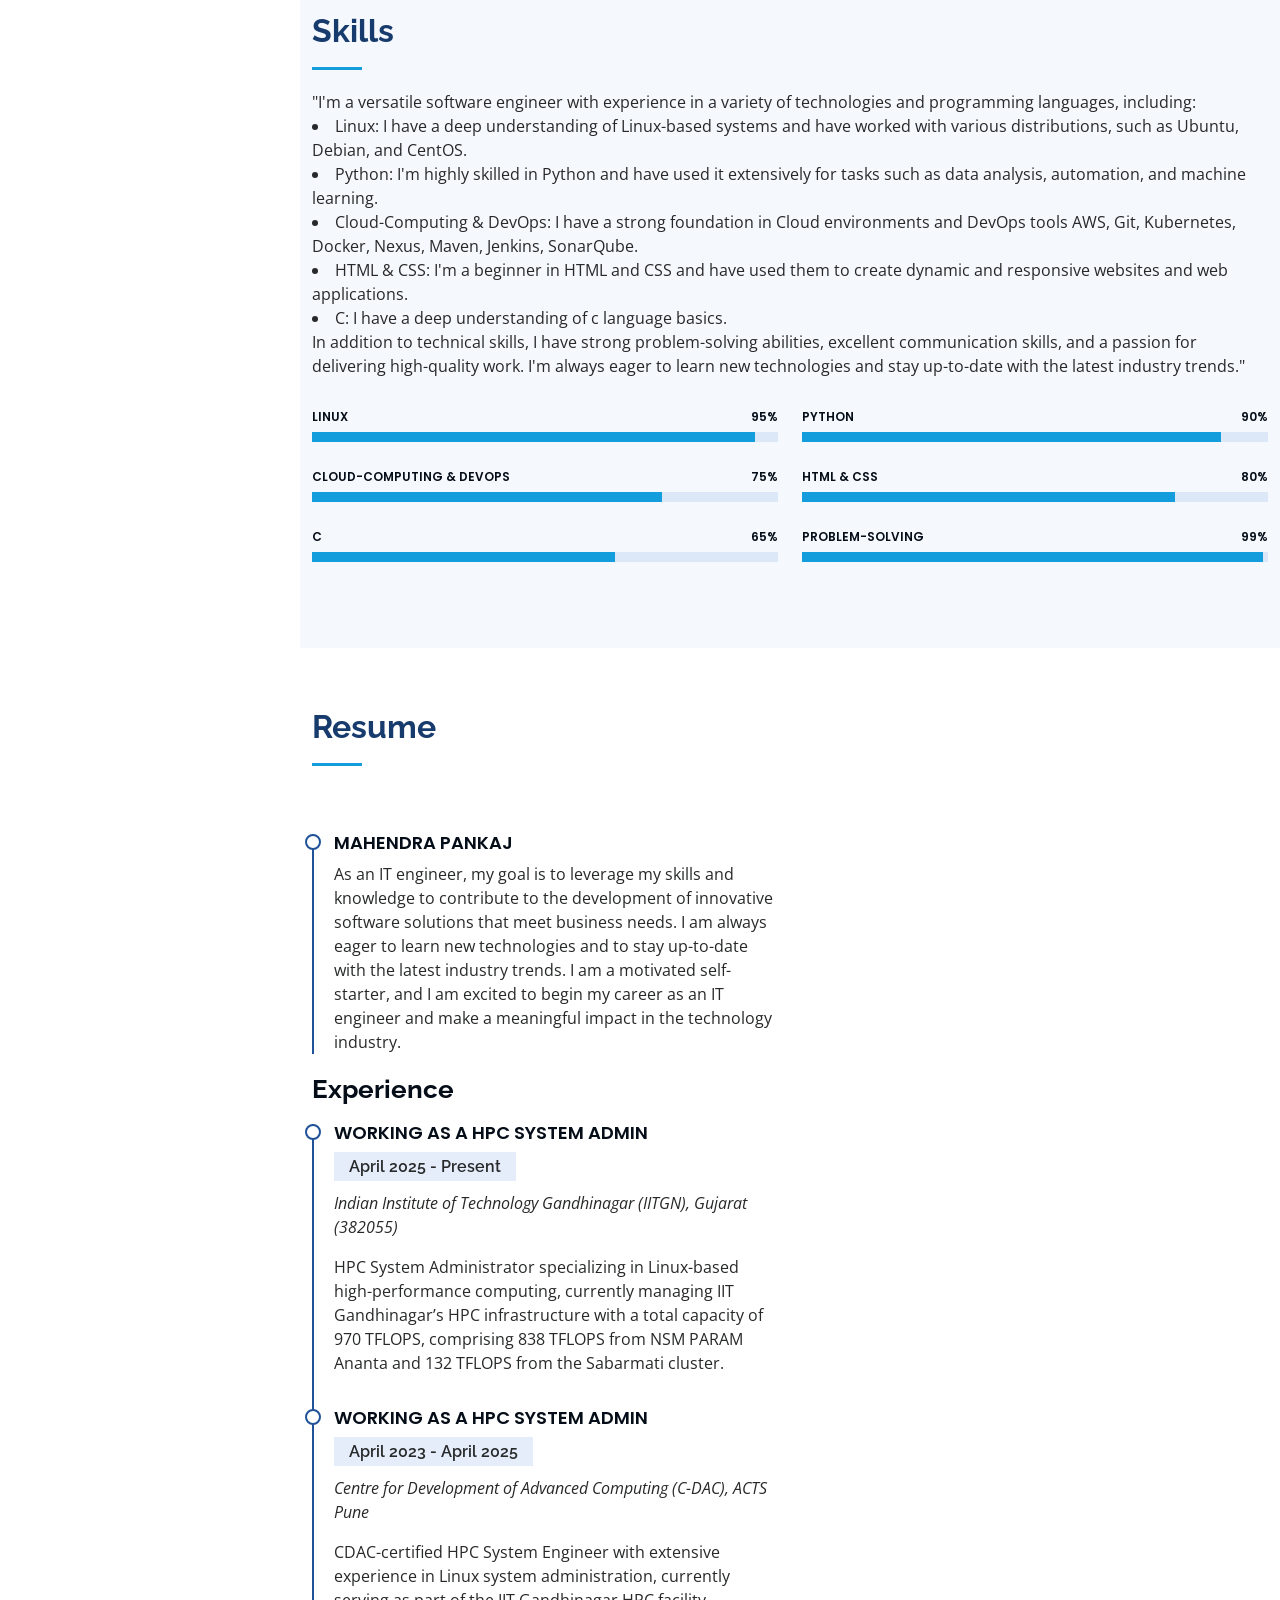
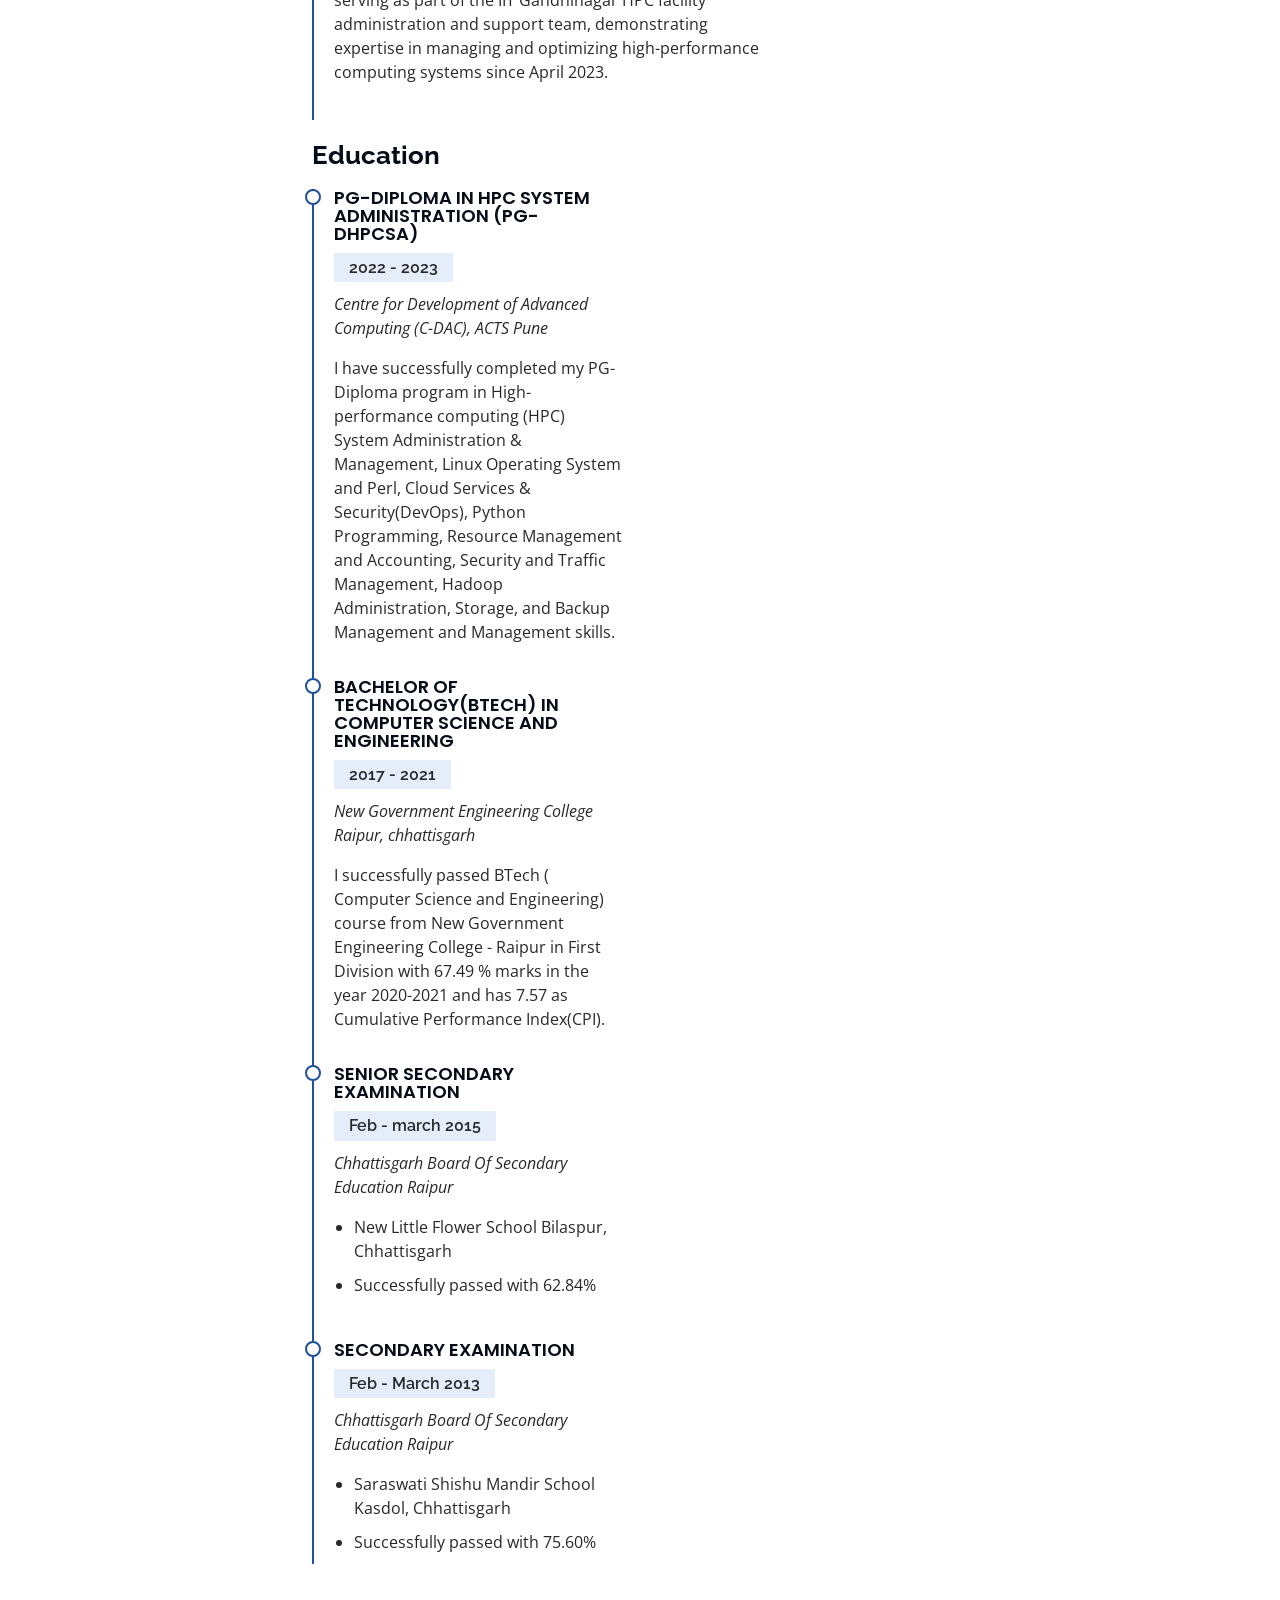
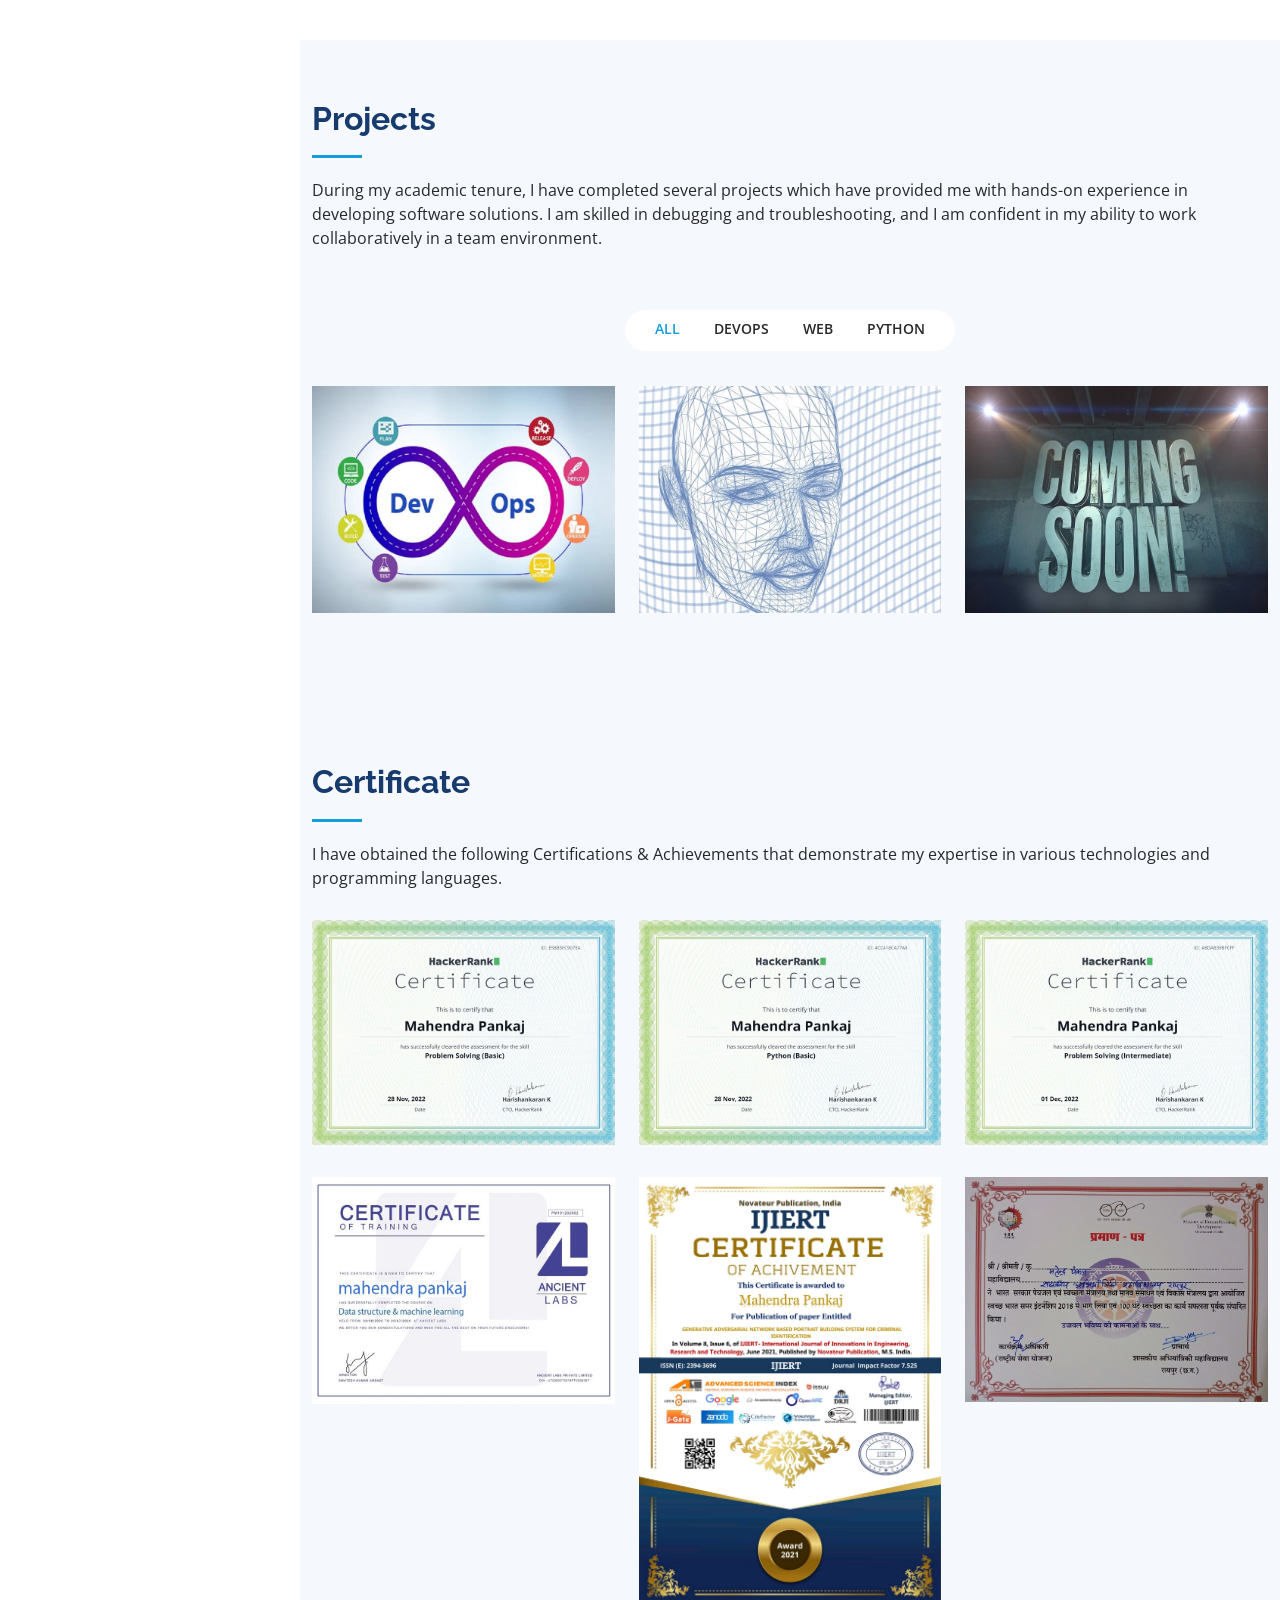
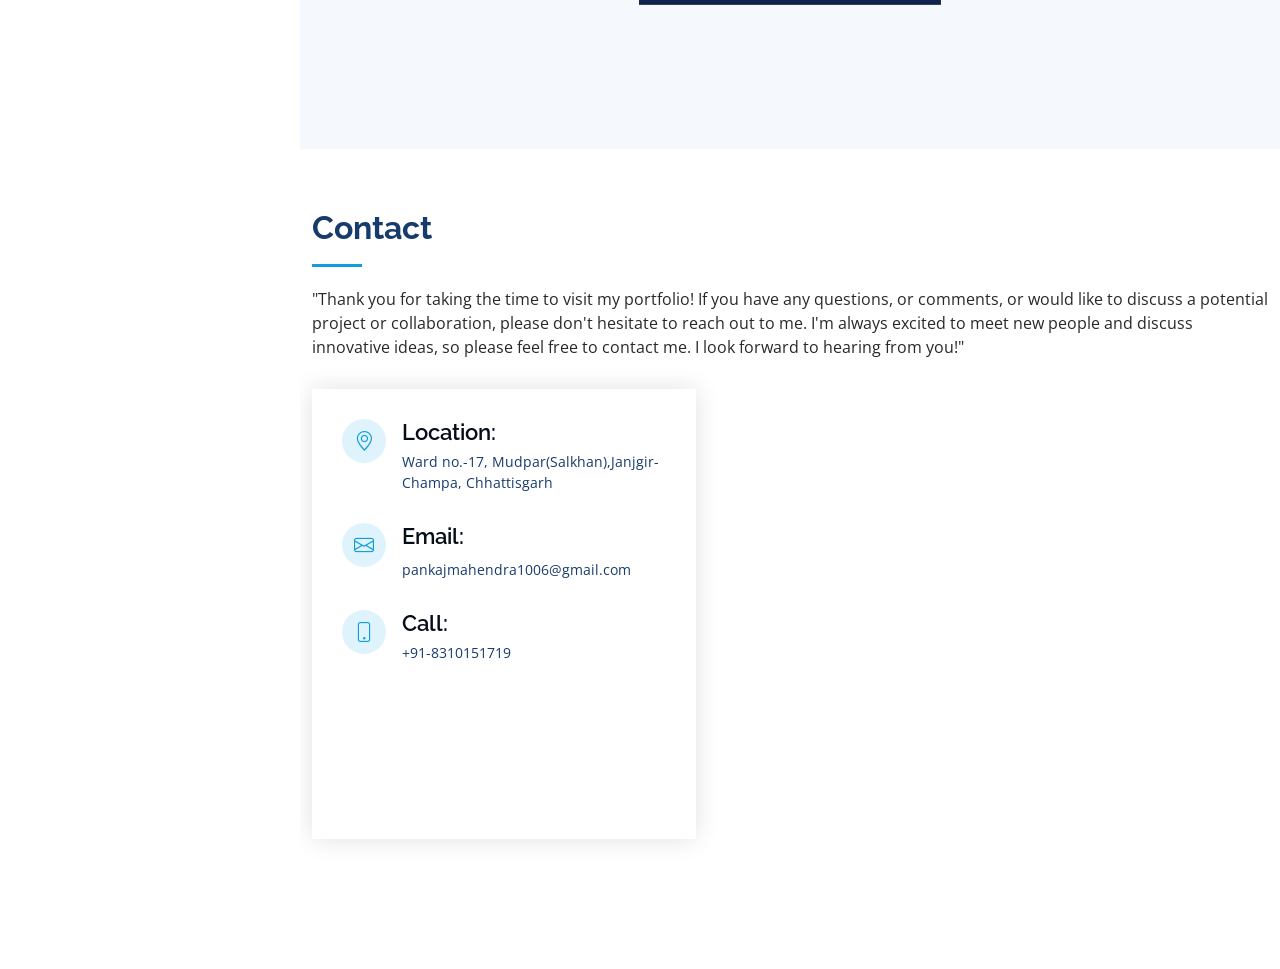
==== commit e8e9d047: "Update index.html" ====
--- a/index.html
+++ b/index.html
@@ -211,32 +211,36 @@
               <h4> Working as a HPC System Admin </h4>
               <h5> April 2025 - Present </h5>
               <p><em>Indian Institute of Technology Gandhinagar (IITGN), Gujarat (382055) </em></p>
-              <p>HPC System Administrator specializing in Linux-based high-performance computing, currently managing IIT Gandhinagar’s HPC infrastructure with a total capacity of 970 TFLOPS, comprising 838 TFLOPS from NSM PARAM Ananta and 132 TFLOPS from the Sabarmati cluster.</p>
+              <p> HPC System Administrator specializing in Linux-based high-performance computing, currently managing IIT Gandhinagar’s HPC infrastructure with a total capacity of 970 TFLOPS, 
+                  comprising 838 TFLOPS from NSM PARAM Ananta and 132 TFLOPS from the Sabarmati cluster.</p>
             </div>
             <div class="resume-item">
               <h4> Working as a HPC System Admin </h4>
               <h5> April 2023 - April 2025 </h5>
               <p><em>Centre for Development of Advanced Computing (C-DAC), ACTS Pune</em></p>
-              <p>  CDAC-certified HPC System Engineer with extensive experience in Linux system administration, currently serving as part of the IIT Gandhinagar HPC facility administration and support team, demonstrating expertise in managing and optimizing high-performance computing systems since April 2023. </p>
+              <p> CDAC-certified HPC System Engineer with extensive experience in Linux system administration, currently serving as part of the IIT Gandhinagar HPC facility administration and support team, 
+                demonstrating expertise in managing and optimizing high-performance computing systems since April 2023.</p>
             </div>
             <div>
               <p> 
               </p>
             </div>  
-            <div class="col-lg-6" data-aos="fade-up" data-aos-delay="100">
+            <div class="col-lg-8 pt-4 pt-lg-0 content" data-aos="fade-left">
             <!-- ======= Education ======= -->
             <h3 class="resume-title">Education</h3>
             <div class="resume-item">
               <h4>PG-Diploma in HPC System Administration (PG-DHPCSA)</h4>
               <h5>2022 - 2023</h5>
               <p><em>Centre for Development of Advanced Computing (C-DAC), ACTS Pune</em></p>
-              <p>I have successfully completed my PG-Diploma program in High-performance computing (HPC) System Administration & Management, Linux Operating System and Perl, Cloud Services & Security(DevOps), Python Programming, Resource Management and Accounting, Security and Traffic Management, Hadoop Administration, Storage, and Backup Management and Management skills.</p>
+              <p>I have successfully completed my PG-Diploma program in High-performance computing (HPC) System Administration & Management, Linux Operating System and Perl, 
+                Cloud Services & Security(DevOps), Python Programming, Resource Management and Accounting, Security and Traffic Management, Hadoop Administration, Storage, and Backup Management and Management skills.</p>
             </div>  
             <div class="resume-item">
               <h4>Bachelor of Technology(BTech) in Computer Science and Engineering</h4>
               <h5>2017 - 2021</h5>
               <p><em>New Government Engineering College Raipur, chhattisgarh</em></p>
-              <p>I successfully passed BTech ( Computer Science and Engineering) course from New Government Engineering College - Raipur in First Division with 67.49 % marks in the year 2020-2021 and has 7.57 as Cumulative Performance Index(CPI).</p>
+              <p>I successfully passed BTech ( Computer Science and Engineering) course from New Government Engineering College - Raipur in First Division with 67.49 % marks in the year 2020-2021 
+                  and has 7.57 as Cumulative Performance Index(CPI).</p>
             </div>
             <div class="resume-item">
               <h4>Senior Secondary Examination</h4>
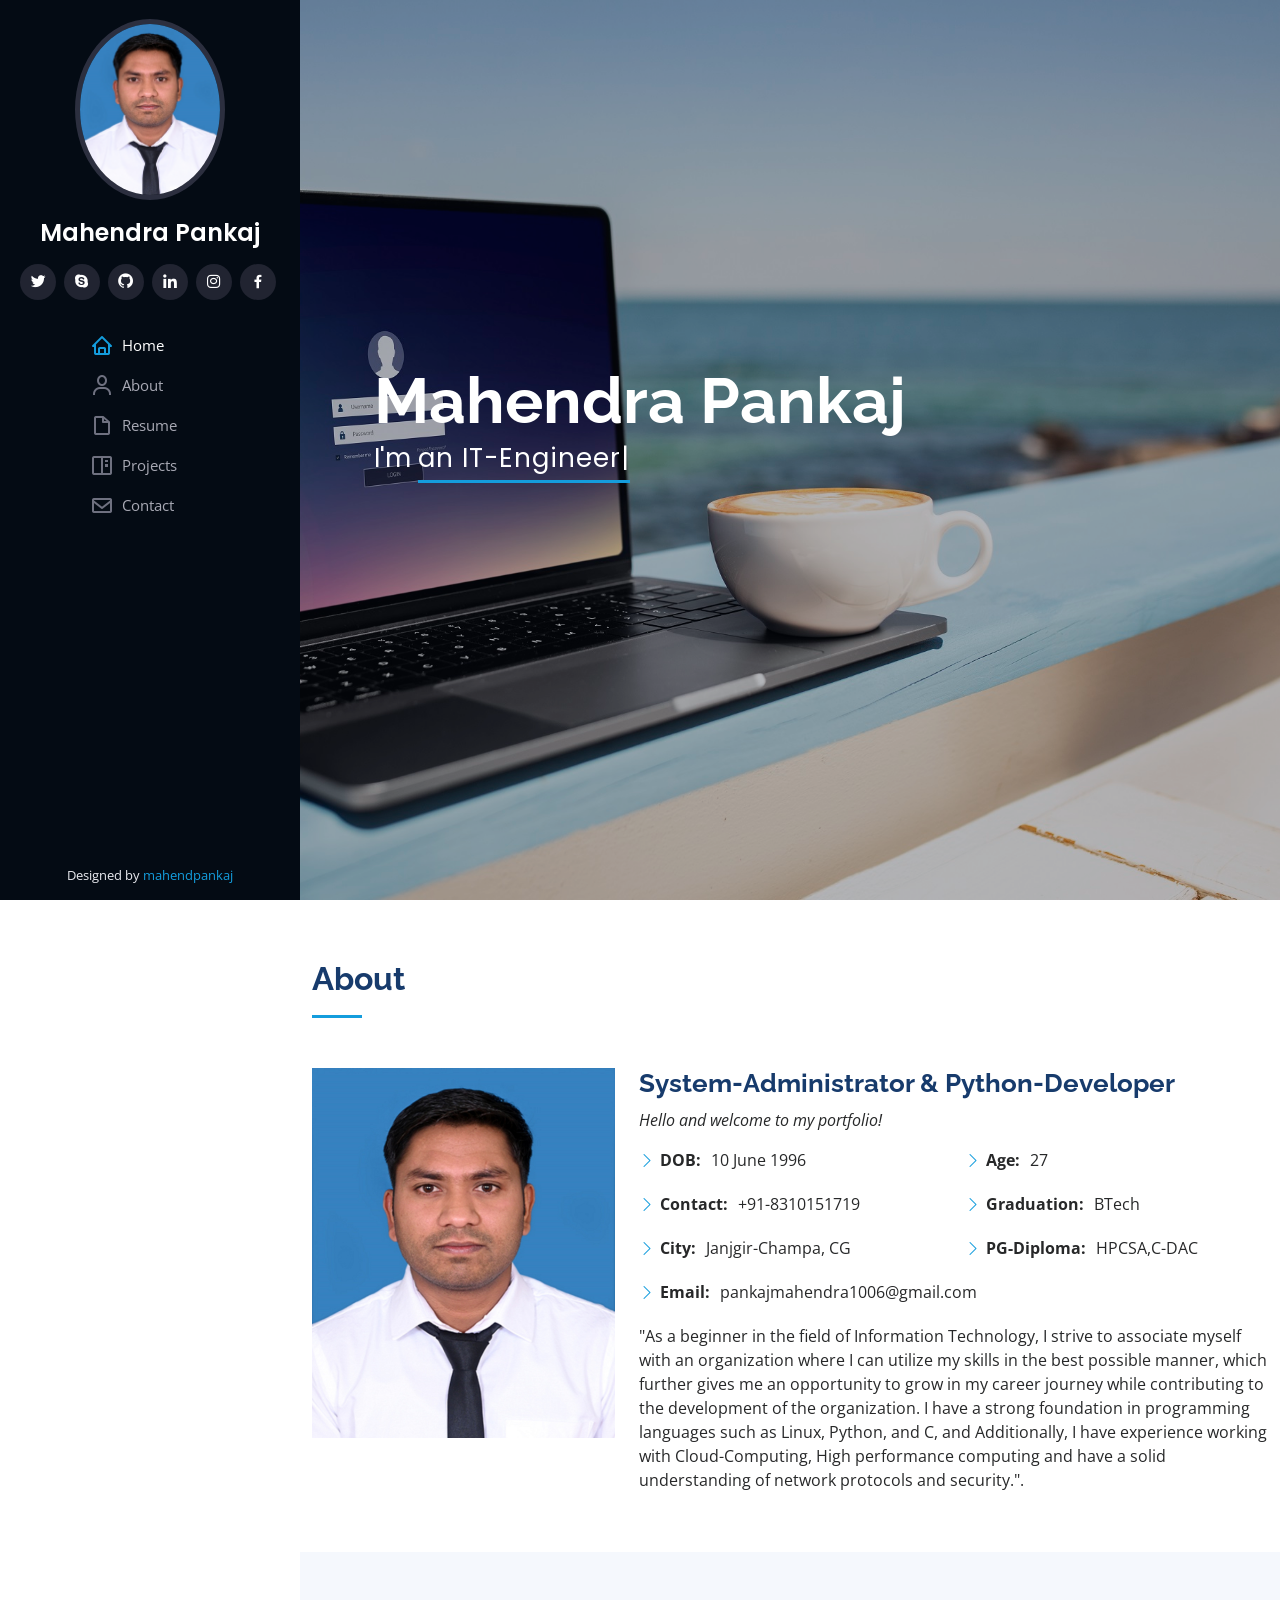
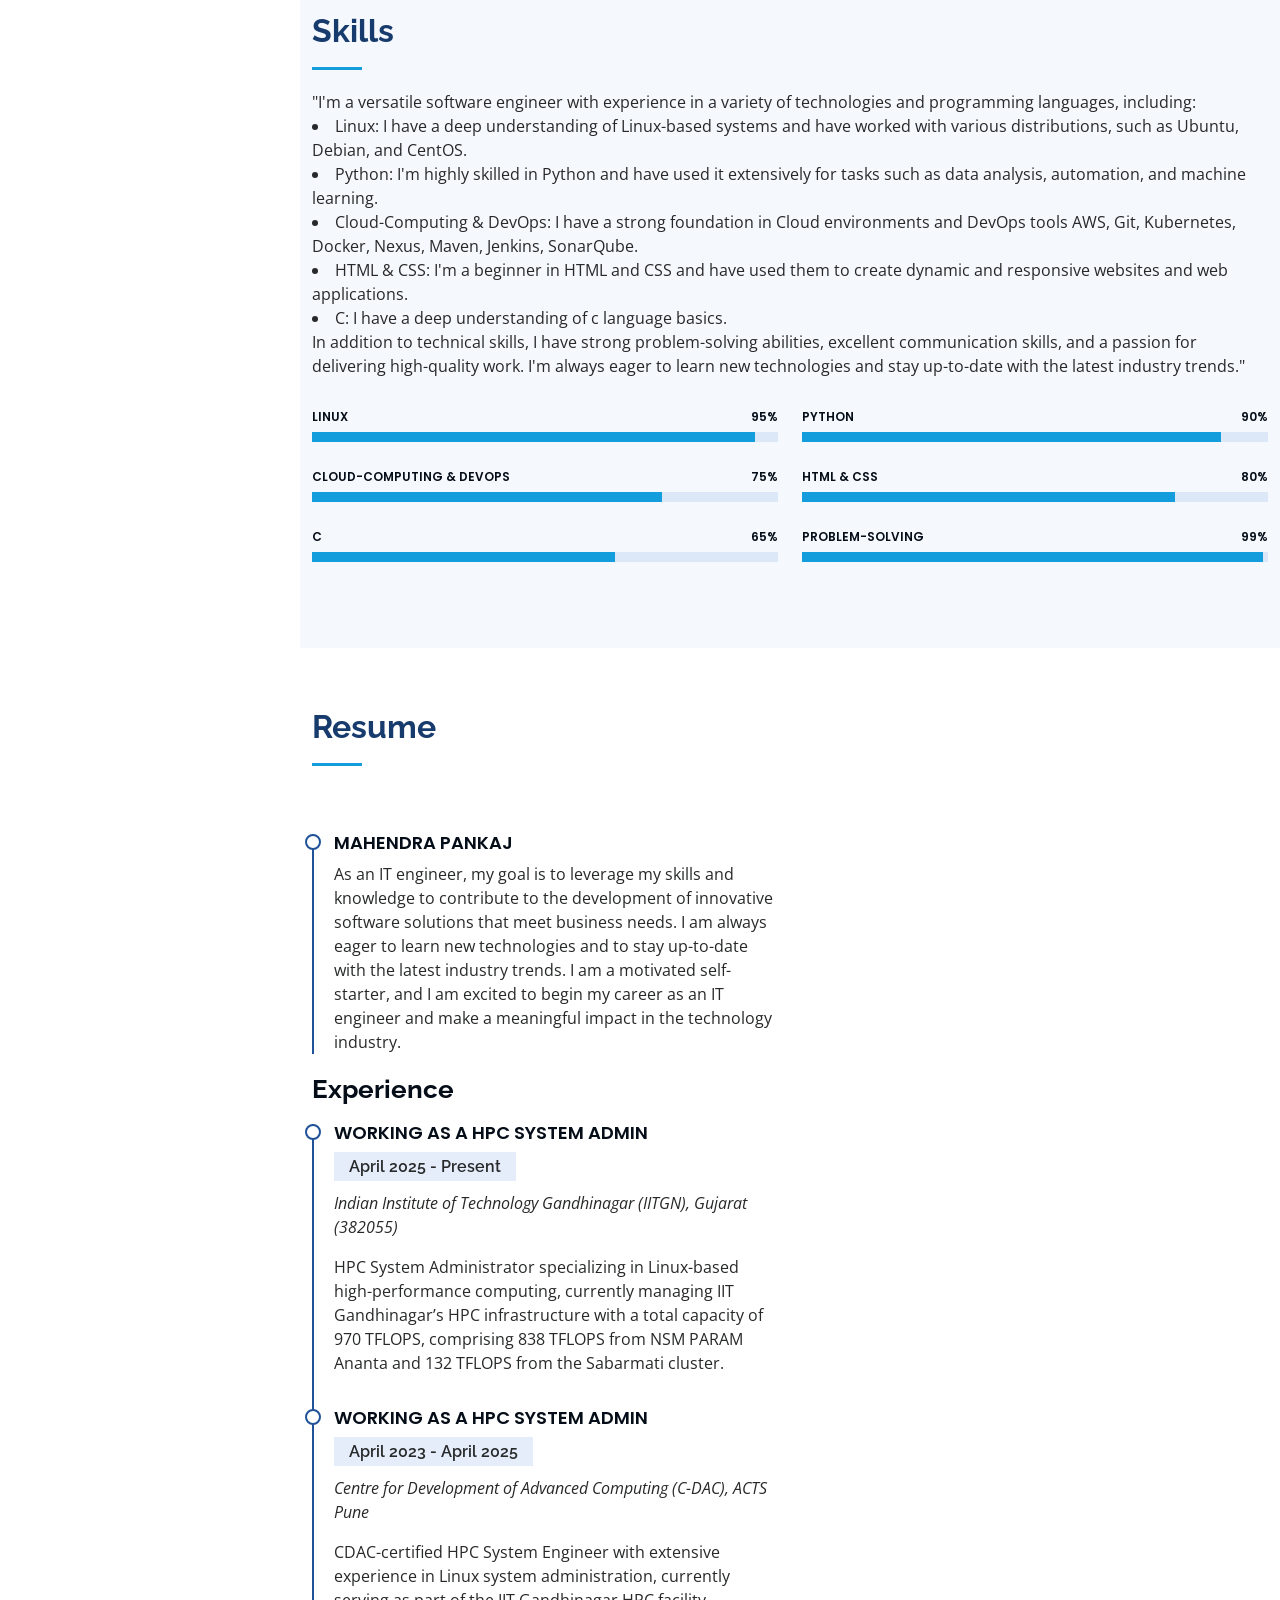
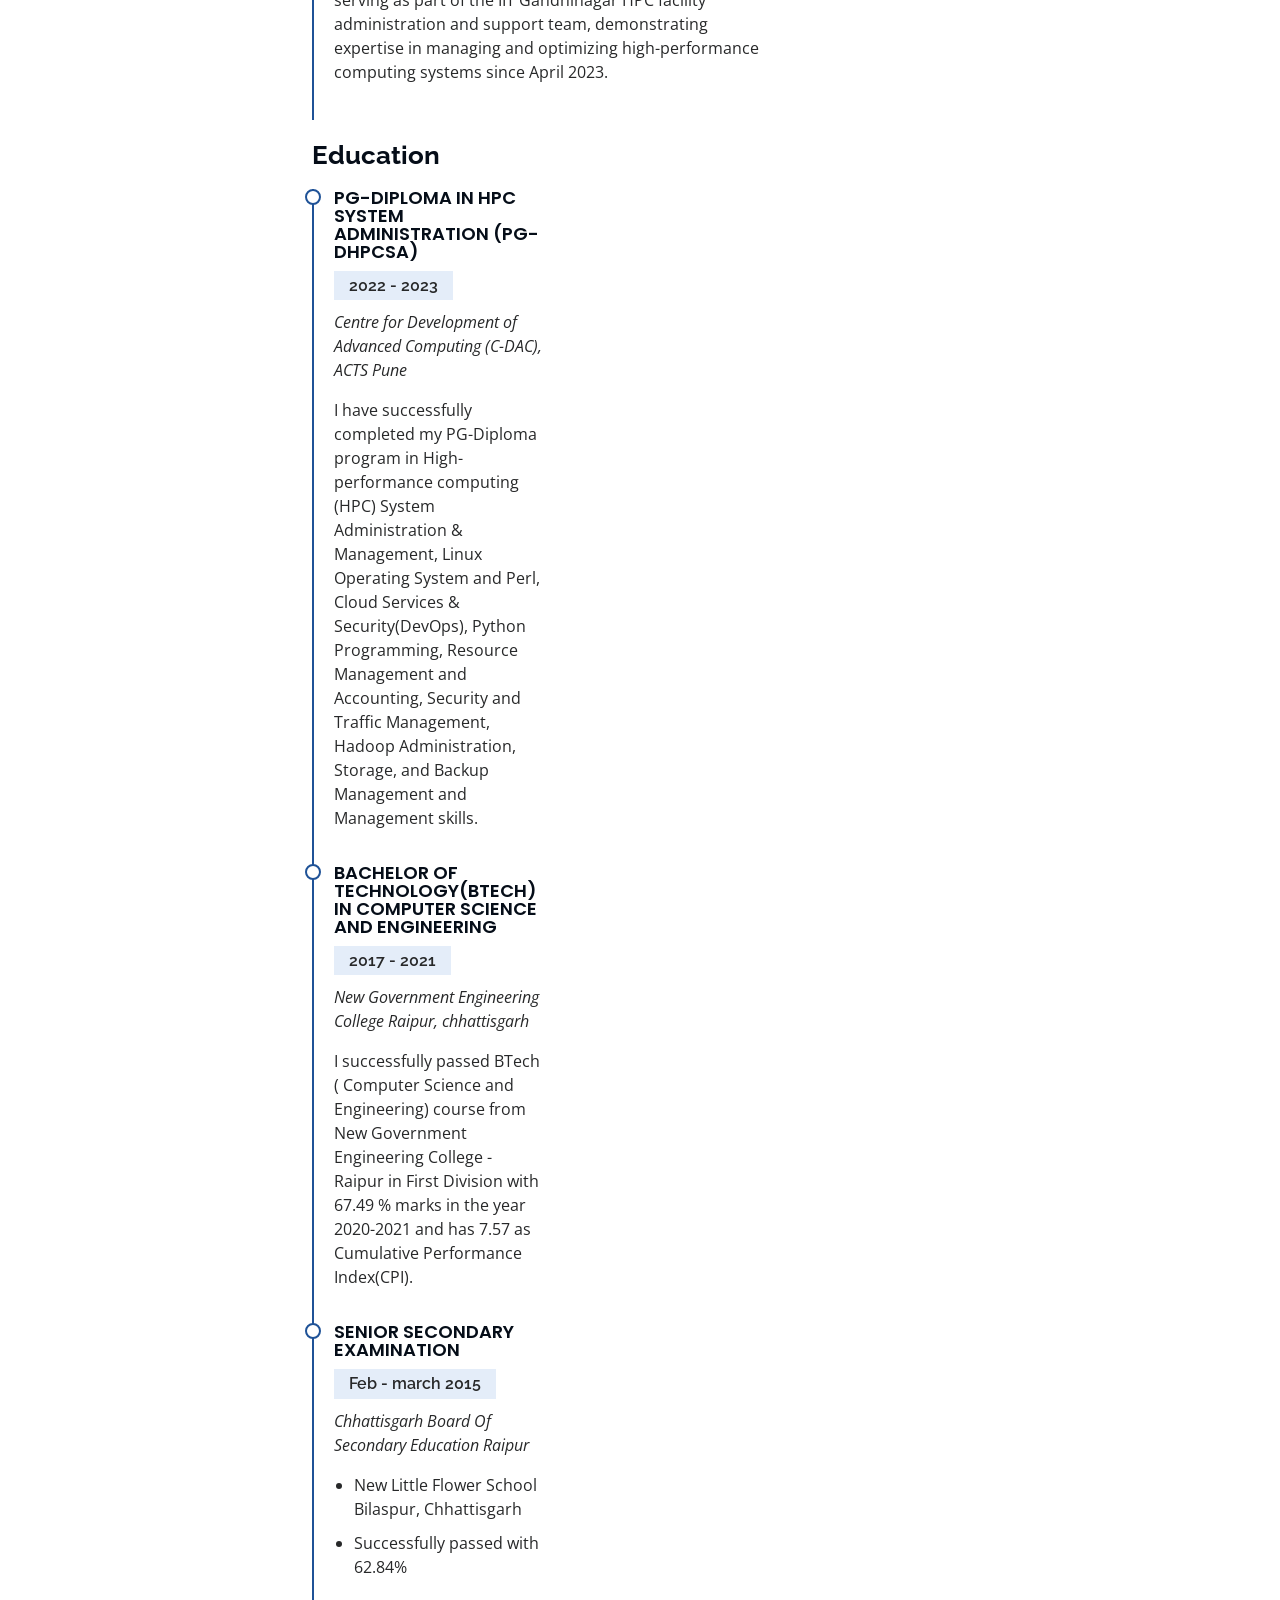
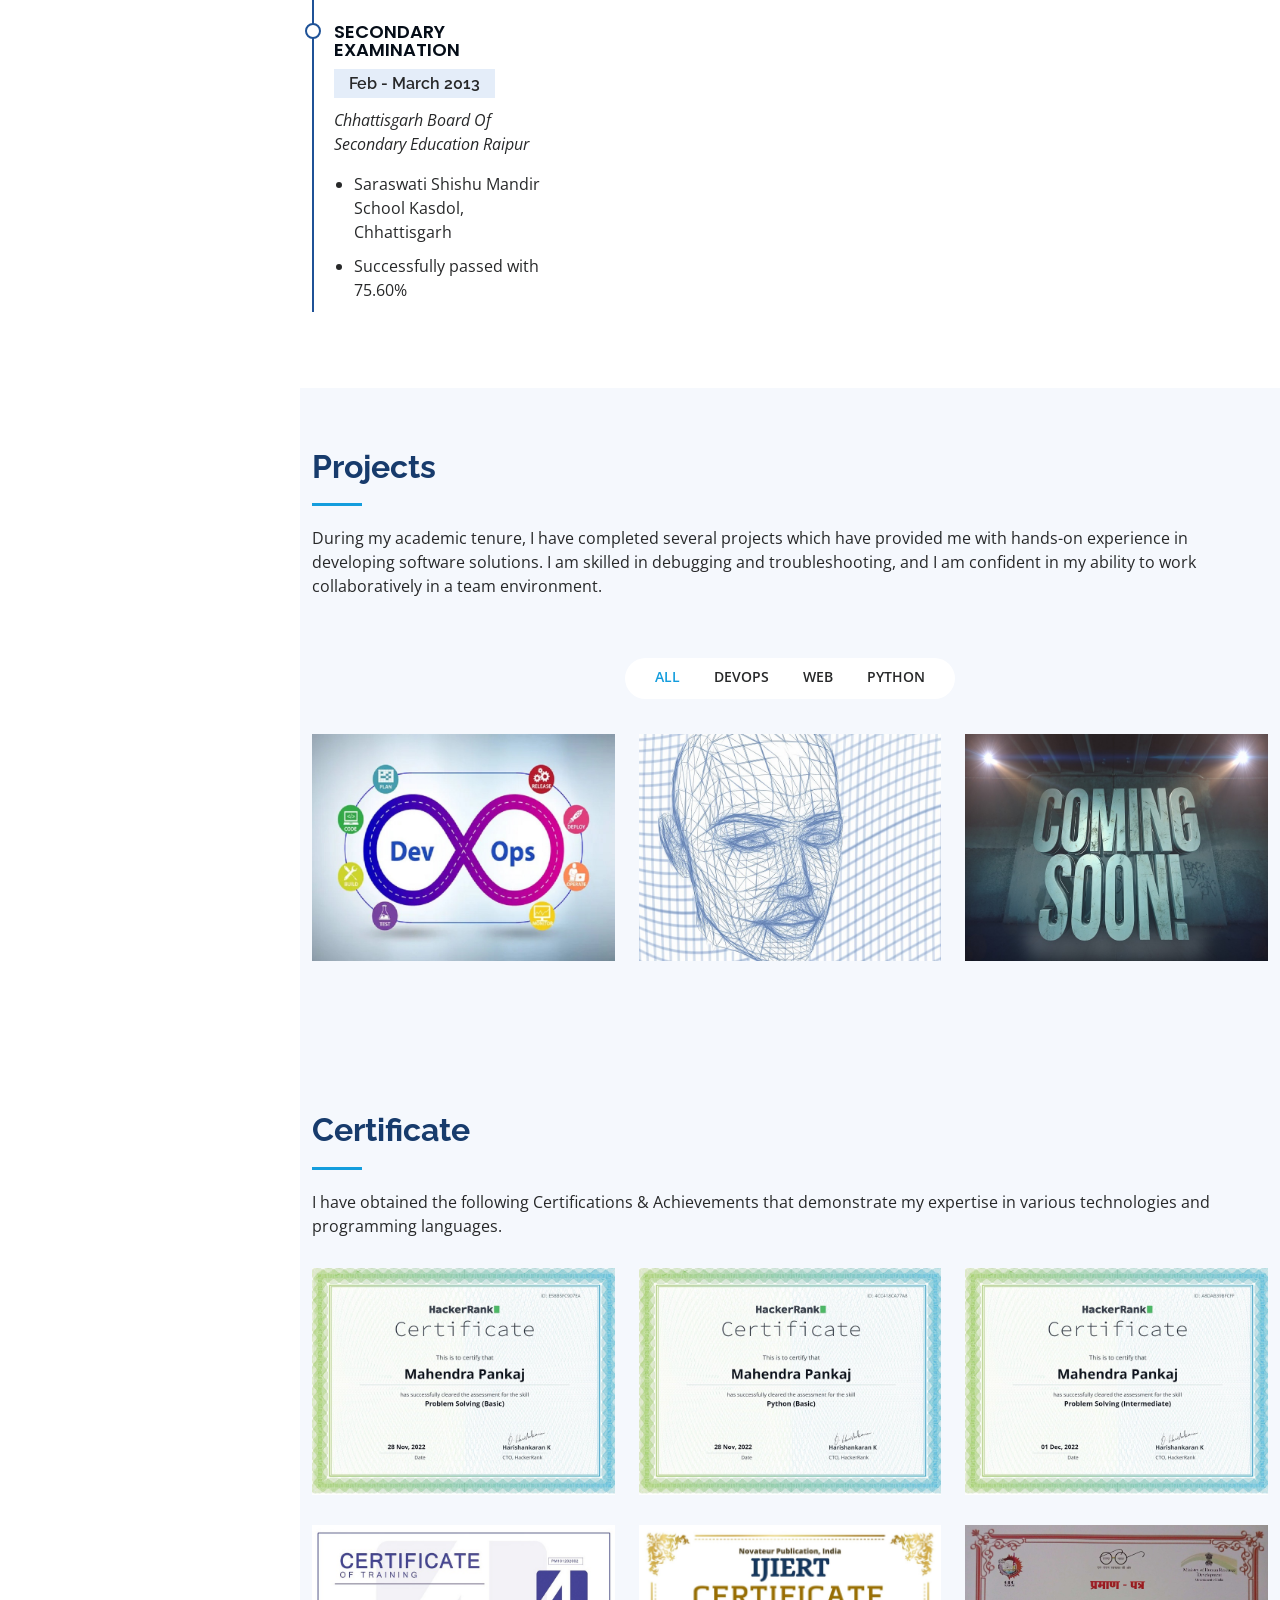
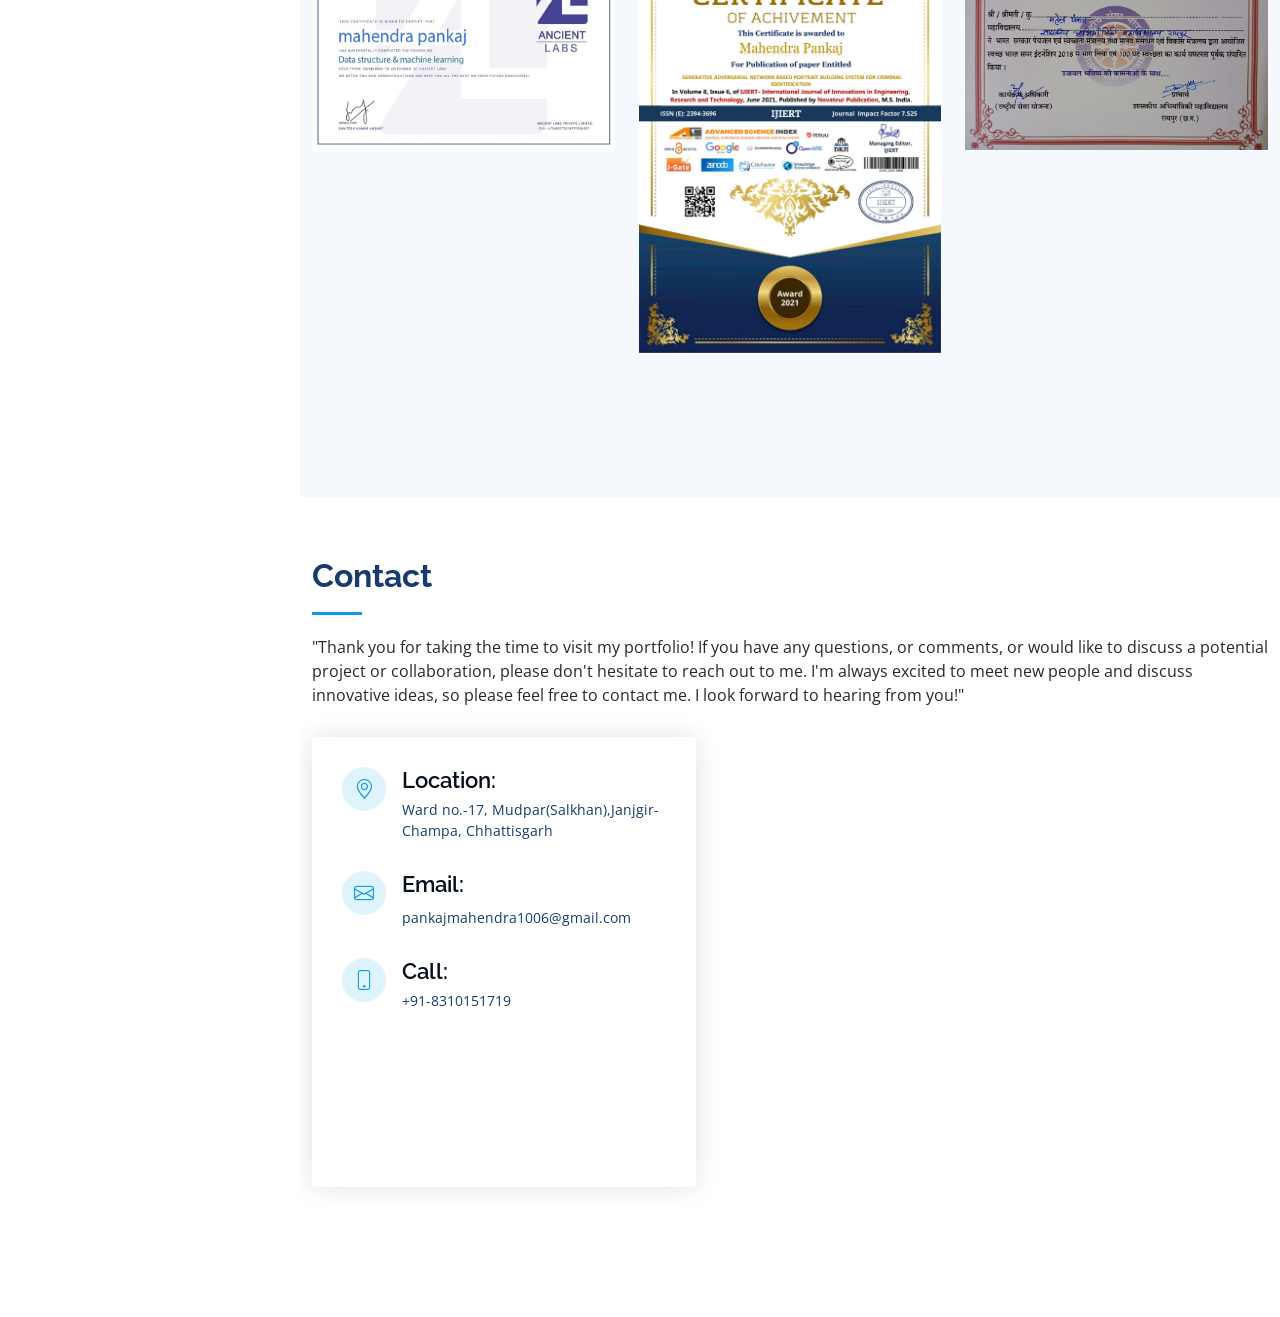
==== commit 349fa027: "Update index.html" ====
--- a/index.html
+++ b/index.html
@@ -225,8 +225,8 @@
               <p> 
               </p>
             </div>  
-            <div class="col-lg-8 pt-4 pt-lg-0 content" data-aos="fade-left">
             <!-- ======= Education ======= -->
+          <div class="col-lg-6" data-aos="fade-up" data-aos-delay="100">
             <h3 class="resume-title">Education</h3>
             <div class="resume-item">
               <h4>PG-Diploma in HPC System Administration (PG-DHPCSA)</h4>
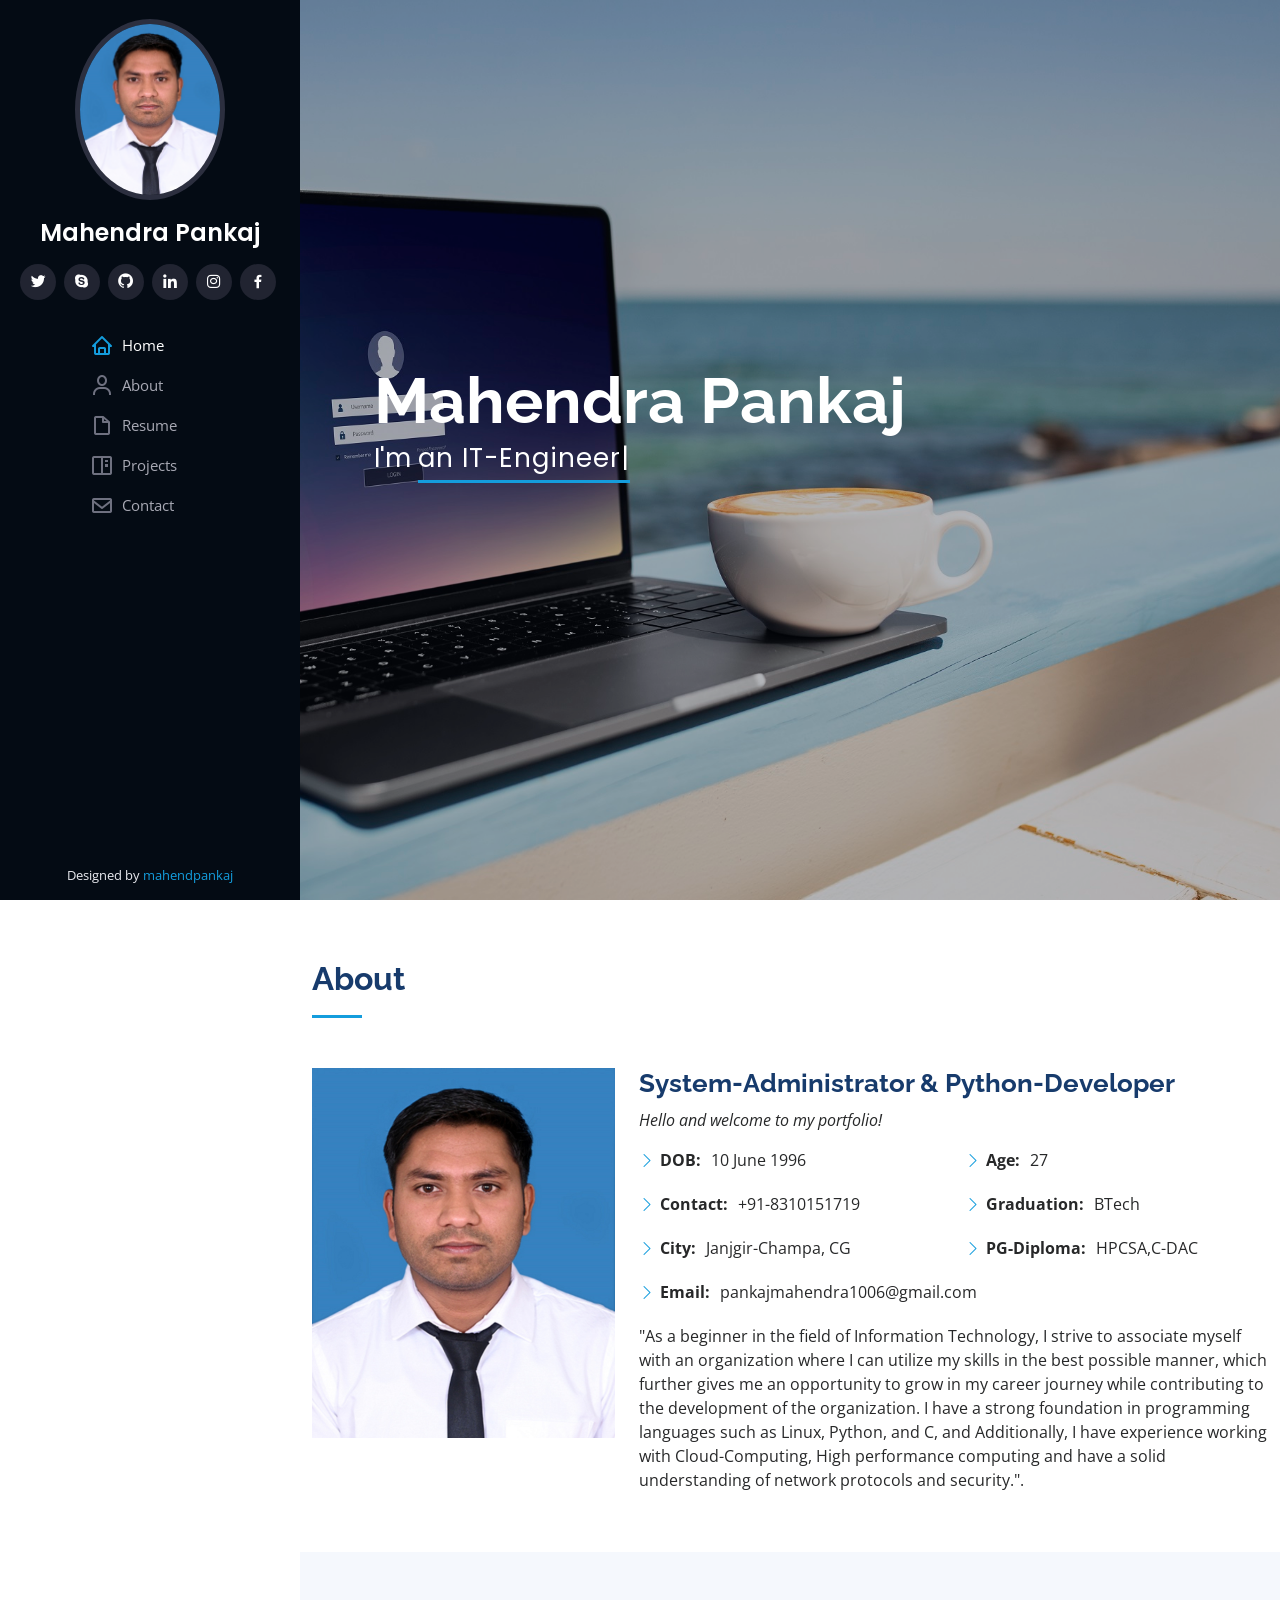
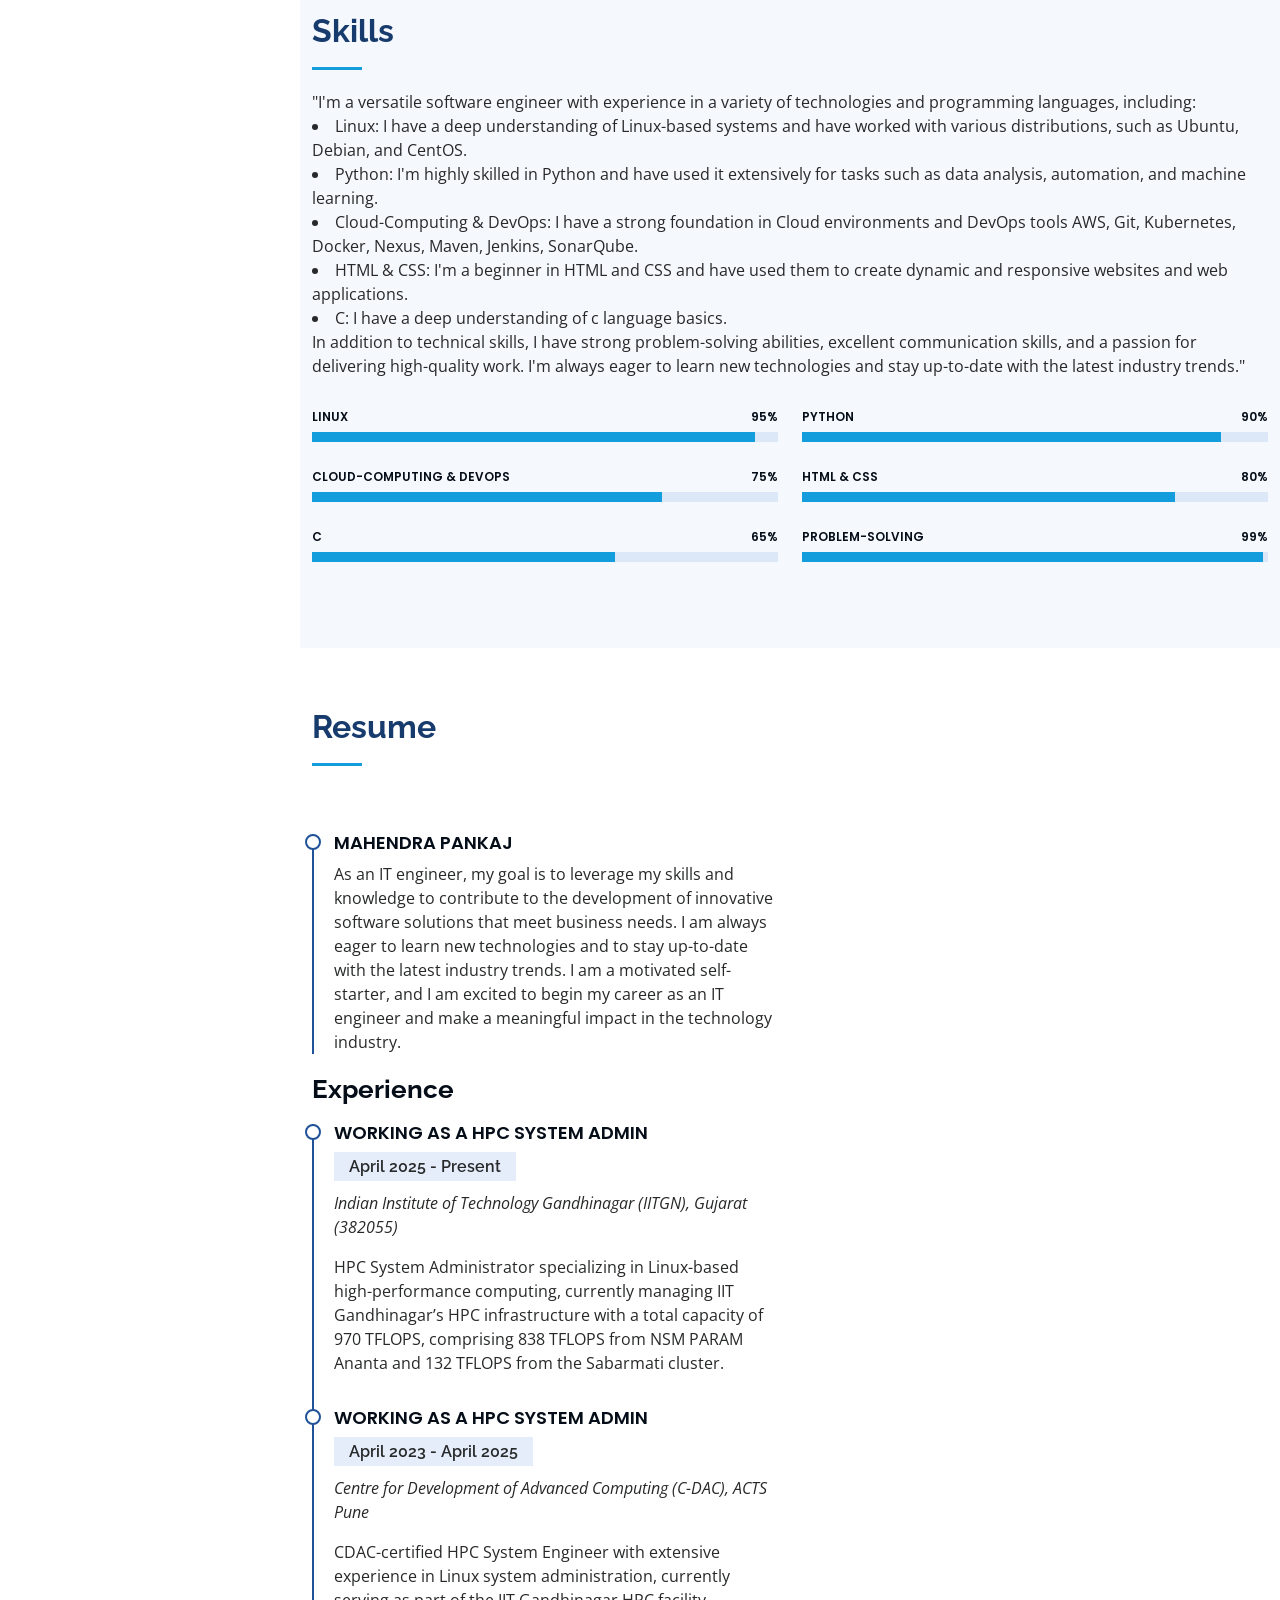
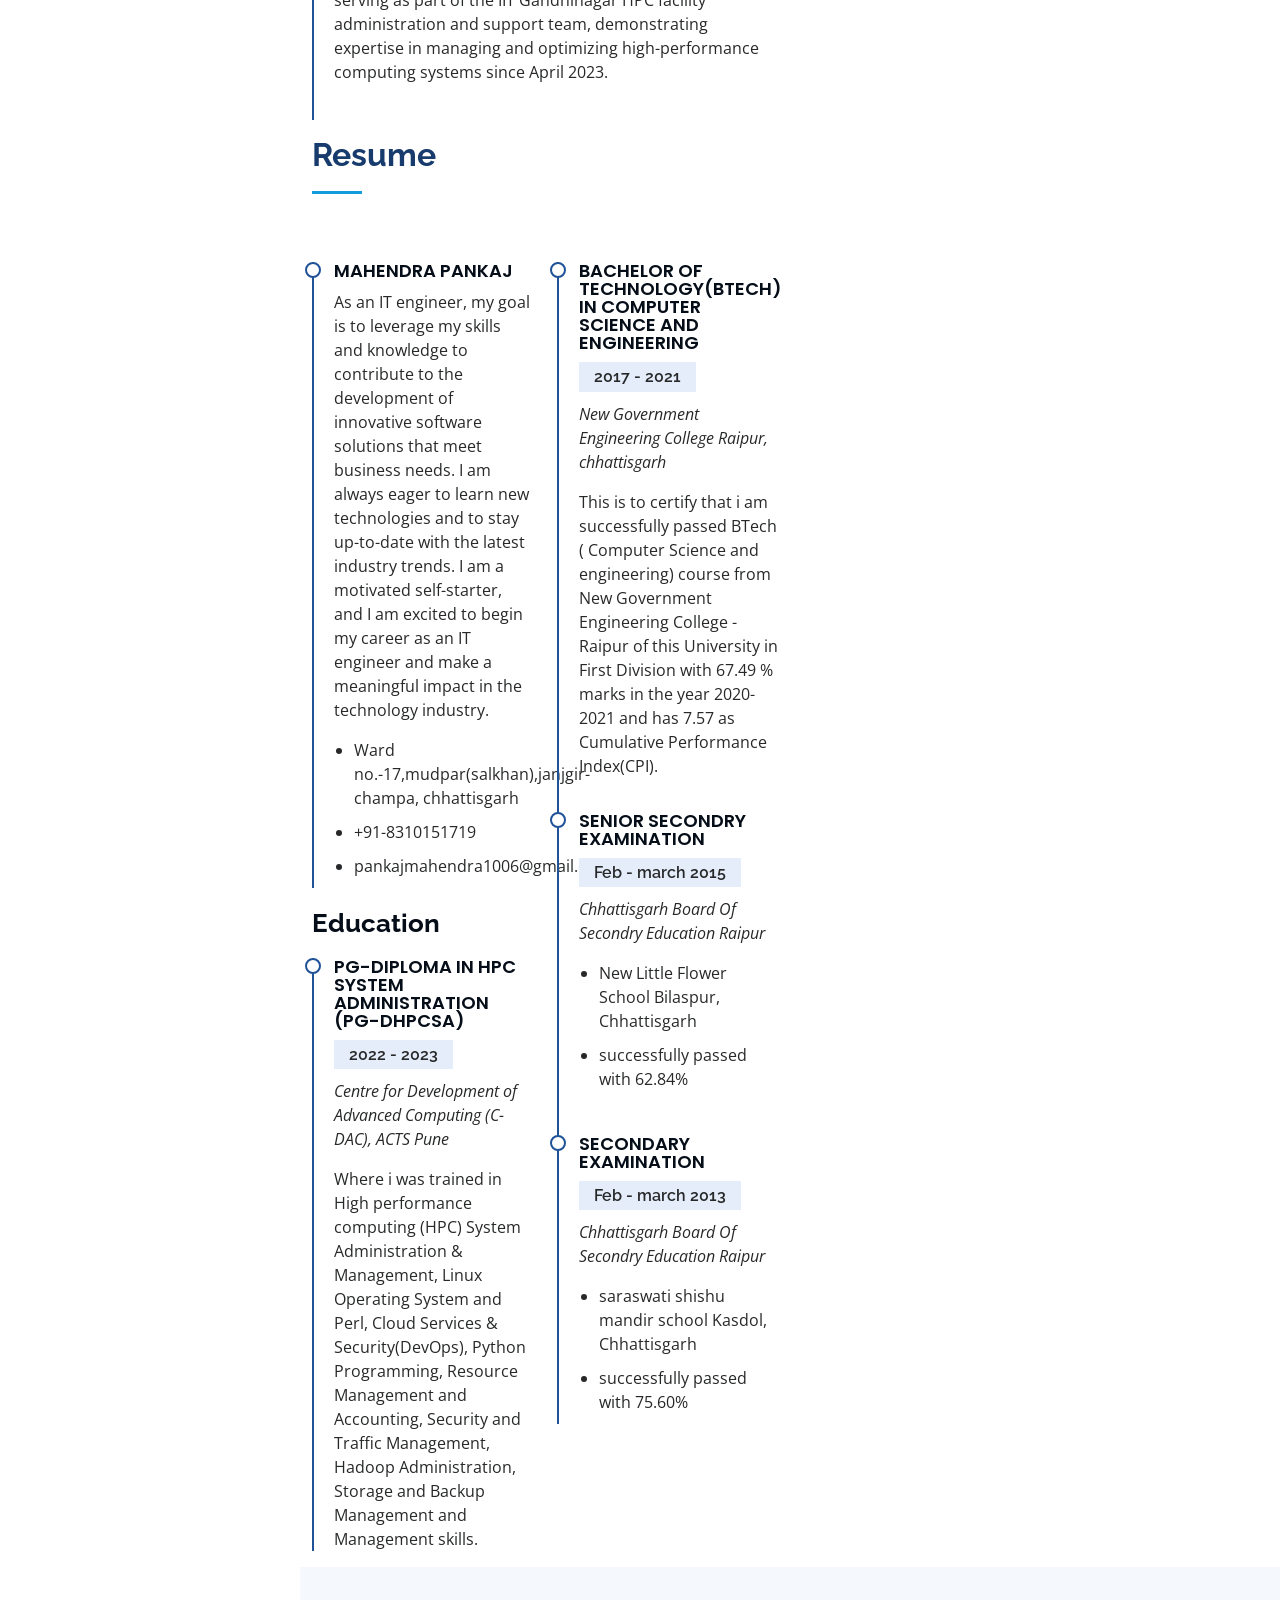
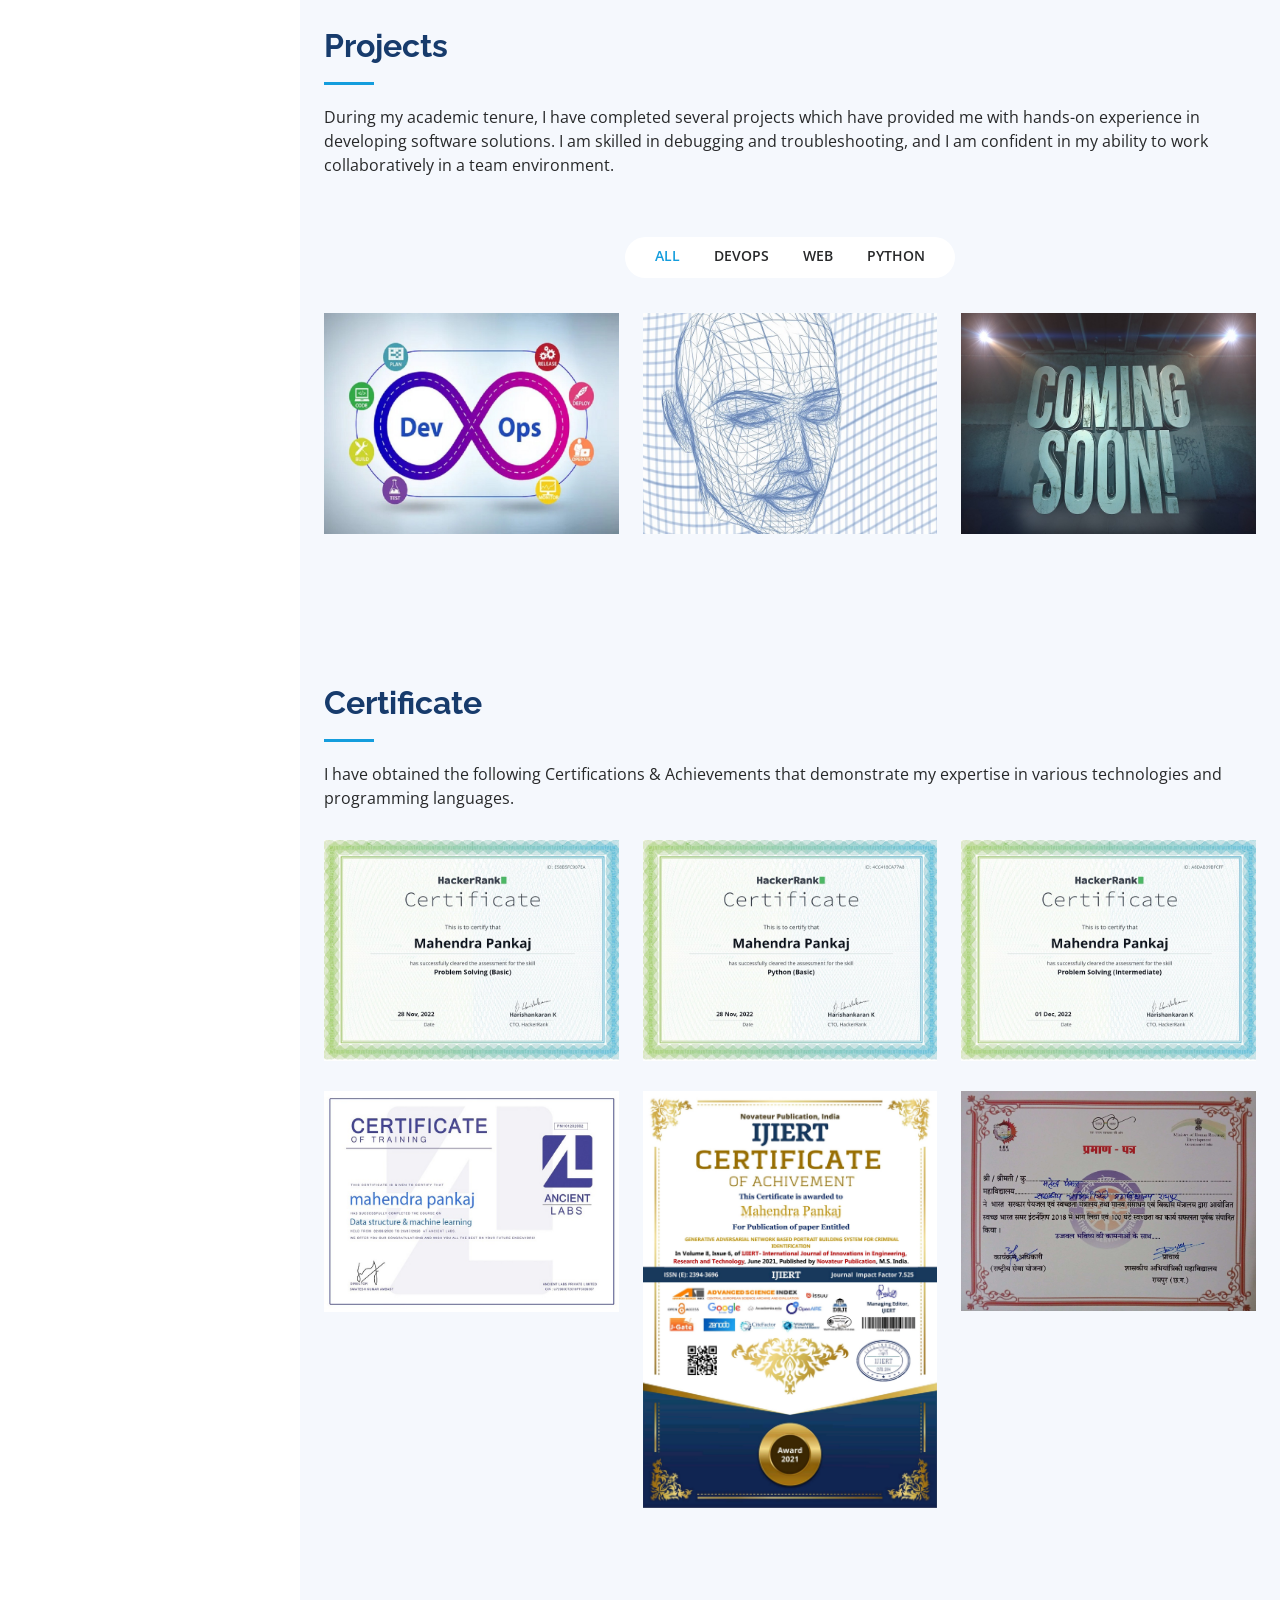
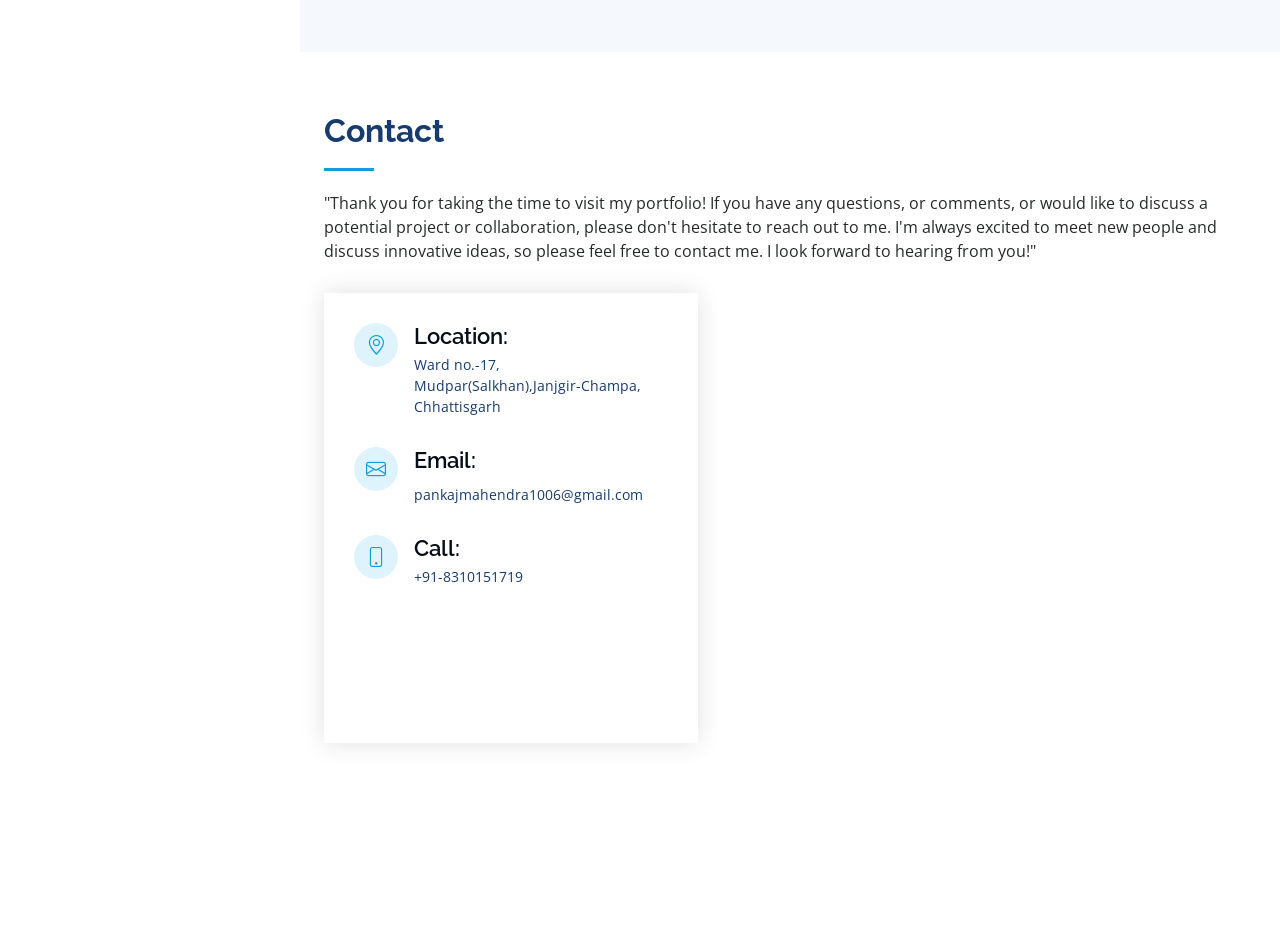
==== commit 5faca87e: "Update index.html" ====
--- a/index.html
+++ b/index.html
@@ -226,45 +226,67 @@
               </p>
             </div>  
             <!-- ======= Education ======= -->
-          <div class="col-lg-6" data-aos="fade-up" data-aos-delay="100">
+        <div class="section-title">
+          <h2>Resume</h2>
+          <p></p>
+        </div>
+
+        <div class="row">
+          <div class="col-lg-6" data-aos="fade-up">
+            <h3 class="resume-title"></h3>
+            <div class="resume-item pb-0">
+              <h4>Mahendra Pankaj</h4>
+              <p>As an IT engineer, my goal is to leverage my skills and knowledge to contribute to the development of innovative software solutions that meet business needs. I am always eager to learn new technologies and to stay up-to-date with the latest industry trends. I am a motivated self-starter, and I am excited to begin my career as an IT engineer and make a meaningful impact in the technology industry.</p>
+              <ul>
+                <li>Ward no.-17,mudpar(salkhan),janjgir-champa, chhattisgarh</li>
+                <li>+91-8310151719</li>
+                <li>pankajmahendra1006@gmail.com</li>
+              </ul>
+            </div>
+
             <h3 class="resume-title">Education</h3>
             <div class="resume-item">
               <h4>PG-Diploma in HPC System Administration (PG-DHPCSA)</h4>
               <h5>2022 - 2023</h5>
               <p><em>Centre for Development of Advanced Computing (C-DAC), ACTS Pune</em></p>
-              <p>I have successfully completed my PG-Diploma program in High-performance computing (HPC) System Administration & Management, Linux Operating System and Perl, 
-                Cloud Services & Security(DevOps), Python Programming, Resource Management and Accounting, Security and Traffic Management, Hadoop Administration, Storage, and Backup Management and Management skills.</p>
-            </div>  
+              <p>Where i was trained in High performance computing (HPC) System Administration & Management, Linux Operating System and Perl, Cloud Services & Security(DevOps), Python Programming, Resource Management and Accounting, Security and Traffic Management, Hadoop
+                Administration, Storage and Backup Management and Management skills. 
+              </p>
+            </div>
+
+          </div>
+          <div class="col-lg-6" data-aos="fade-up" data-aos-delay="100">
+            <h3 class="resume-title"></h3>
             <div class="resume-item">
               <h4>Bachelor of Technology(BTech) in Computer Science and Engineering</h4>
               <h5>2017 - 2021</h5>
               <p><em>New Government Engineering College Raipur, chhattisgarh</em></p>
-              <p>I successfully passed BTech ( Computer Science and Engineering) course from New Government Engineering College - Raipur in First Division with 67.49 % marks in the year 2020-2021 
-                  and has 7.57 as Cumulative Performance Index(CPI).</p>
-            </div>
-            <div class="resume-item">
-              <h4>Senior Secondary Examination</h4>
+              <p>This is to certify that i am successfully passed BTech ( Computer Science and engineering) course from New Government Engineering College - Raipur of this University in First Division with
+                67.49 % marks in the year 2020-2021 and has 7.57 as Cumulative Performance Index(CPI).
+              </p>
+            </div>
+            <div class="resume-item">
+              <h4>Senior Secondry Examination</h4>
               <h5>Feb - march 2015</h5>
-              <p><em>Chhattisgarh Board Of Secondary Education Raipur</em></p>
+              <p><em>Chhattisgarh Board Of Secondry Education Raipur</em></p>
               <ul>
                 <li>New Little Flower School Bilaspur, Chhattisgarh</li>
-                <li>Successfully passed with 62.84%</li>
+                <li>successfully passed with 62.84%</li>
               </ul>
             </div>
             
             <div class="resume-item">
               <h4>SECONDARY EXAMINATION</h4>
-              <h5>Feb - March 2013</h5>
-              <p><em>Chhattisgarh Board Of Secondary Education Raipur</em></p>
+              <h5>Feb - march 2013</h5>
+              <p><em>Chhattisgarh Board Of Secondry Education Raipur</em></p>
               <ul>
-                <li>Saraswati Shishu Mandir School Kasdol, Chhattisgarh</li>
-                <li>Successfully passed with 75.60%</li>
+                <li>saraswati shishu mandir school Kasdol, Chhattisgarh</li>
+                <li>successfully passed with 75.60%</li>
               </ul>
             </div>
           </div>
         </div>
       </div>
-    </section><!-- End Resume Section -->
 
     <!-- ======= Portfolio Section ======= -->
     <section id="portfolio" class="portfolio section-bg">
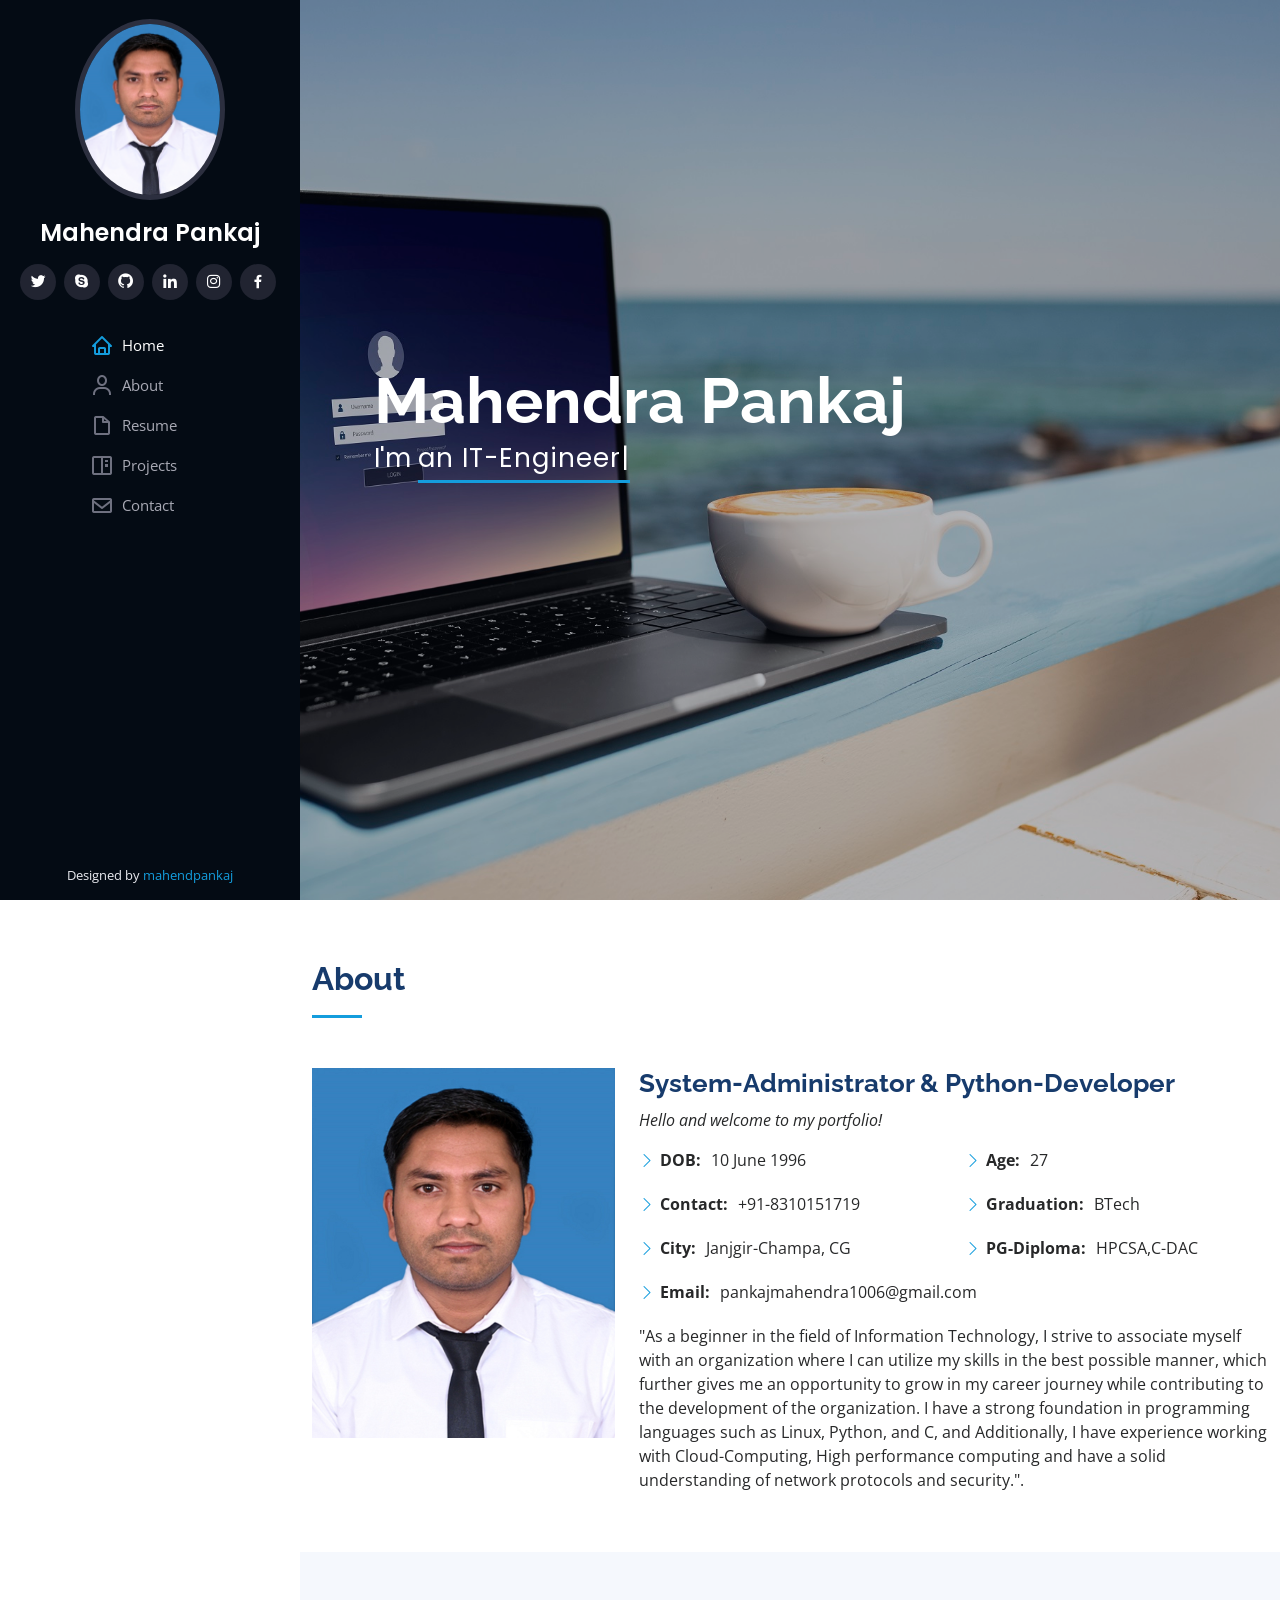
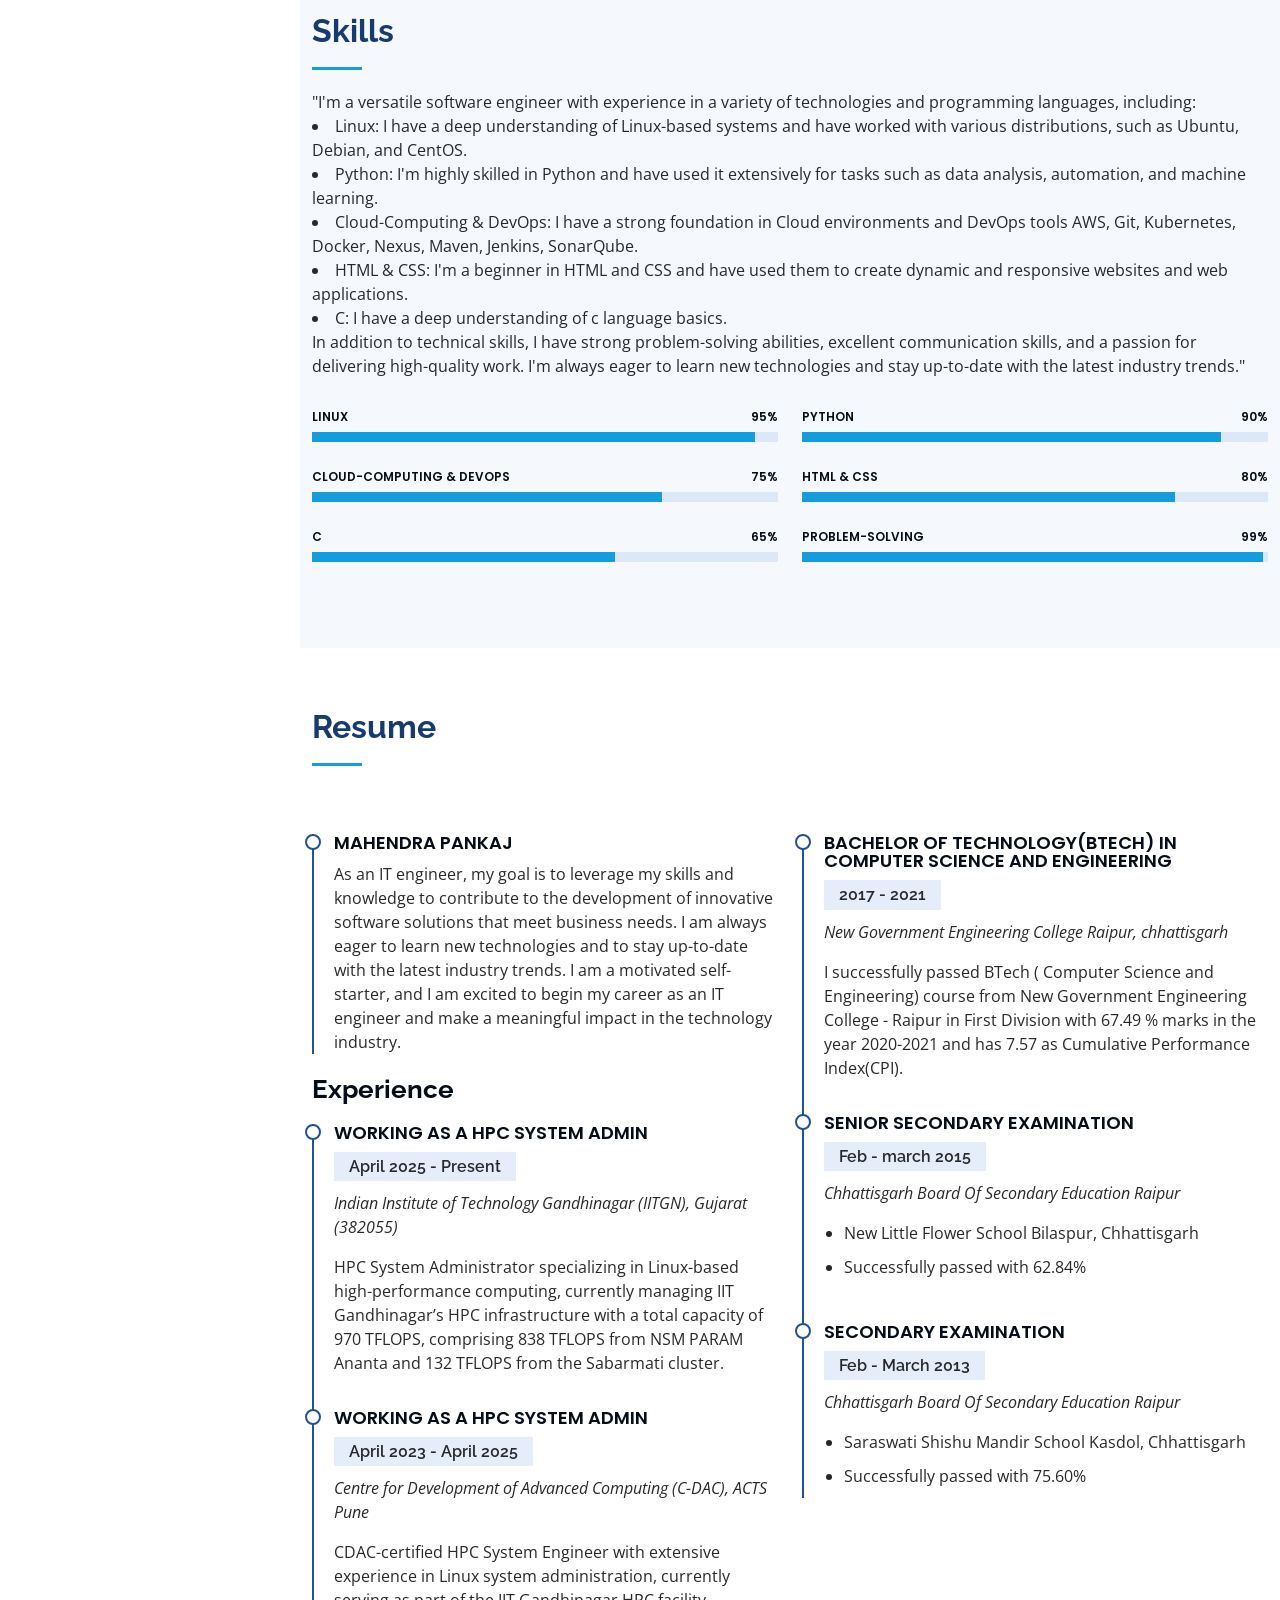
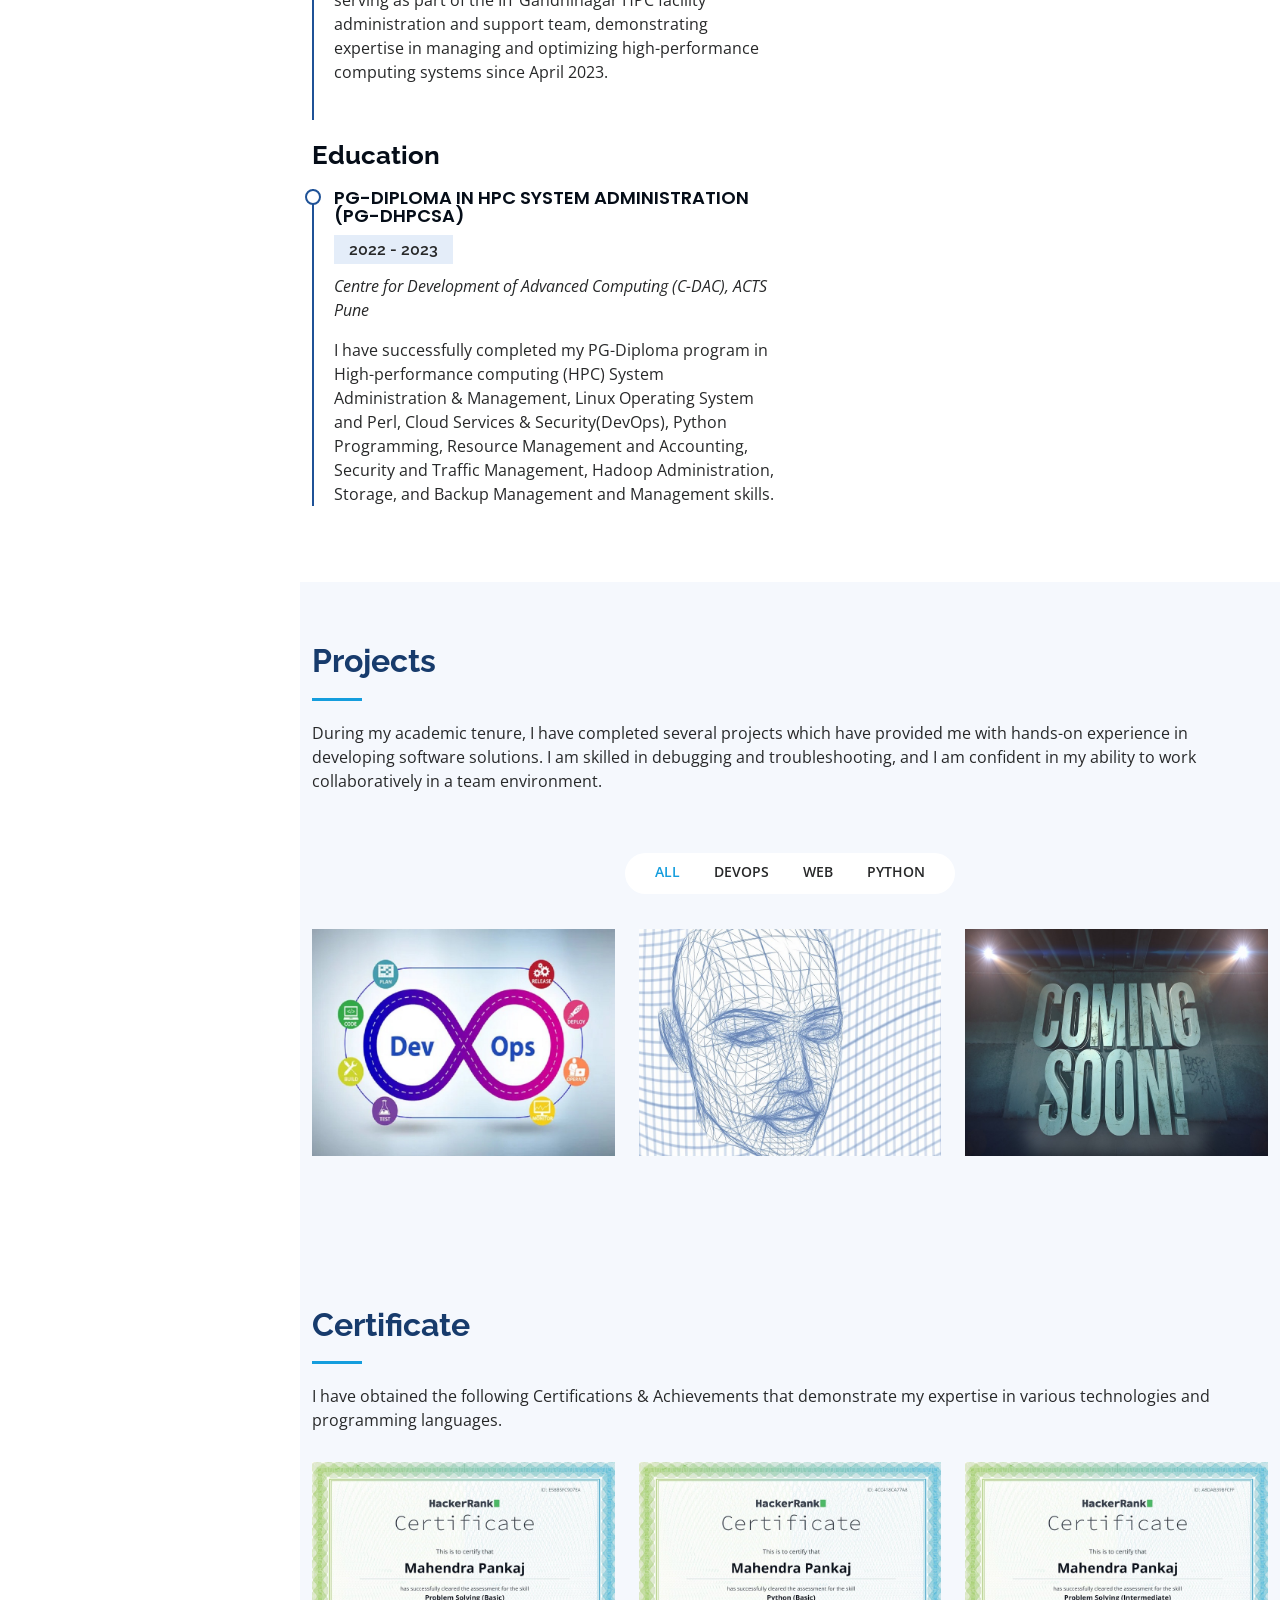
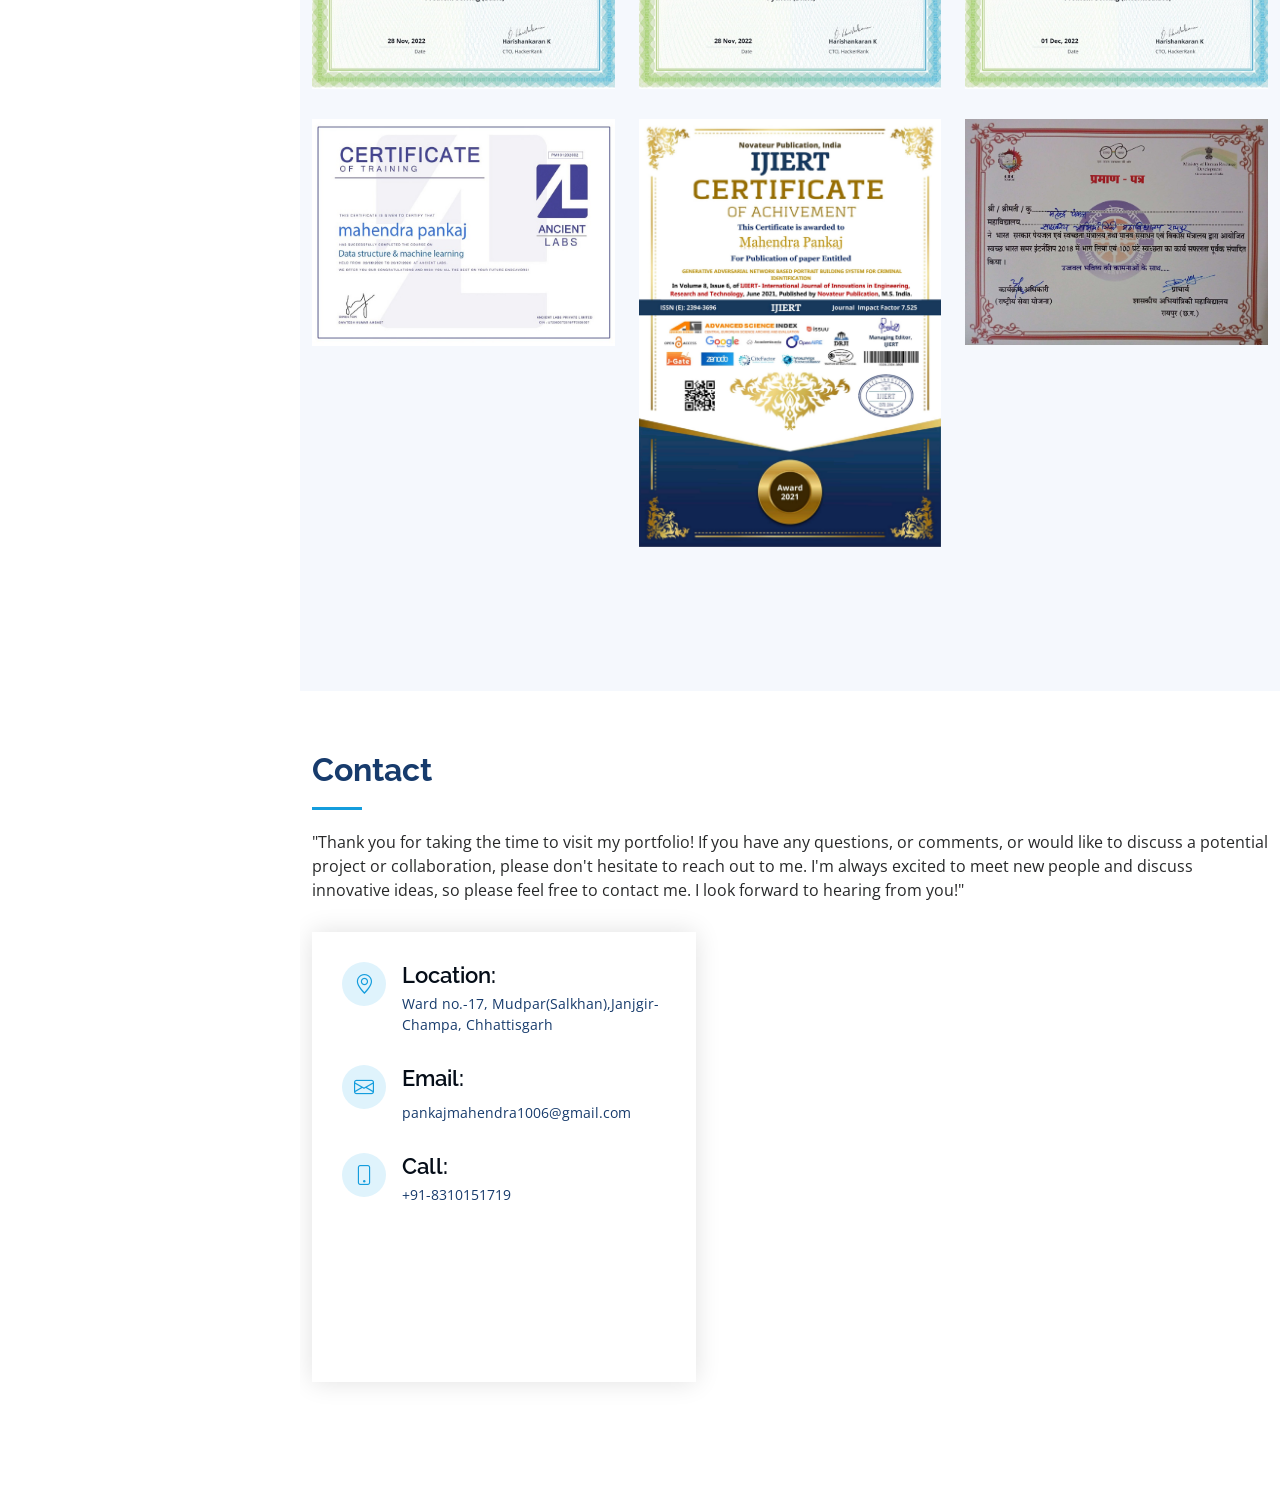
==== commit 3bf7109c: "Update index.html" ====
--- a/index.html
+++ b/index.html
@@ -226,67 +226,50 @@
               </p>
             </div>  
             <!-- ======= Education ======= -->
-        <div class="section-title">
-          <h2>Resume</h2>
-          <p></p>
-        </div>
-
-        <div class="row">
-          <div class="col-lg-6" data-aos="fade-up">
-            <h3 class="resume-title"></h3>
-            <div class="resume-item pb-0">
-              <h4>Mahendra Pankaj</h4>
-              <p>As an IT engineer, my goal is to leverage my skills and knowledge to contribute to the development of innovative software solutions that meet business needs. I am always eager to learn new technologies and to stay up-to-date with the latest industry trends. I am a motivated self-starter, and I am excited to begin my career as an IT engineer and make a meaningful impact in the technology industry.</p>
-              <ul>
-                <li>Ward no.-17,mudpar(salkhan),janjgir-champa, chhattisgarh</li>
-                <li>+91-8310151719</li>
-                <li>pankajmahendra1006@gmail.com</li>
-              </ul>
-            </div>
-
             <h3 class="resume-title">Education</h3>
             <div class="resume-item">
               <h4>PG-Diploma in HPC System Administration (PG-DHPCSA)</h4>
               <h5>2022 - 2023</h5>
               <p><em>Centre for Development of Advanced Computing (C-DAC), ACTS Pune</em></p>
-              <p>Where i was trained in High performance computing (HPC) System Administration & Management, Linux Operating System and Perl, Cloud Services & Security(DevOps), Python Programming, Resource Management and Accounting, Security and Traffic Management, Hadoop
-                Administration, Storage and Backup Management and Management skills. 
+              <p>I have successfully completed my PG-Diploma program in High-performance computing (HPC) System Administration & Management, Linux Operating System and Perl, Cloud Services & Security(DevOps), Python Programming, Resource Management and Accounting, Security and Traffic Management, Hadoop
+                Administration, Storage, and Backup Management and Management skills. 
               </p>
             </div>
 
-          </div>
-          <div class="col-lg-6" data-aos="fade-up" data-aos-delay="100">
-            <h3 class="resume-title"></h3>
+            </div>
+            <div class="col-lg-6" data-aos="fade-up" data-aos-delay="100">
+              <h3 class="resume-title"></h3>
+              <div class="resume-item">
+                <h4>Bachelor of Technology(BTech) in Computer Science and Engineering</h4>
+                <h5>2017 - 2021</h5>
+                <p><em>New Government Engineering College Raipur, chhattisgarh</em></p>
+                <p>I successfully passed BTech ( Computer Science and Engineering) course from New Government Engineering College - Raipur in First Division with
+                  67.49 % marks in the year 2020-2021 and has 7.57 as Cumulative Performance Index(CPI).
+                </p>
+              </div>
             <div class="resume-item">
-              <h4>Bachelor of Technology(BTech) in Computer Science and Engineering</h4>
-              <h5>2017 - 2021</h5>
-              <p><em>New Government Engineering College Raipur, chhattisgarh</em></p>
-              <p>This is to certify that i am successfully passed BTech ( Computer Science and engineering) course from New Government Engineering College - Raipur of this University in First Division with
-                67.49 % marks in the year 2020-2021 and has 7.57 as Cumulative Performance Index(CPI).
-              </p>
-            </div>
-            <div class="resume-item">
-              <h4>Senior Secondry Examination</h4>
+              <h4>Senior Secondary Examination</h4>
               <h5>Feb - march 2015</h5>
-              <p><em>Chhattisgarh Board Of Secondry Education Raipur</em></p>
+              <p><em>Chhattisgarh Board Of Secondary Education Raipur</em></p>
               <ul>
                 <li>New Little Flower School Bilaspur, Chhattisgarh</li>
-                <li>successfully passed with 62.84%</li>
+                <li>Successfully passed with 62.84%</li>
               </ul>
             </div>
             
             <div class="resume-item">
               <h4>SECONDARY EXAMINATION</h4>
-              <h5>Feb - march 2013</h5>
-              <p><em>Chhattisgarh Board Of Secondry Education Raipur</em></p>
+              <h5>Feb - March 2013</h5>
+              <p><em>Chhattisgarh Board Of Secondary Education Raipur</em></p>
               <ul>
-                <li>saraswati shishu mandir school Kasdol, Chhattisgarh</li>
-                <li>successfully passed with 75.60%</li>
+                <li>Saraswati Shishu Mandir School Kasdol, Chhattisgarh</li>
+                <li>Successfully passed with 75.60%</li>
               </ul>
             </div>
           </div>
         </div>
       </div>
+    </section><!-- End Resume Section -->
 
     <!-- ======= Portfolio Section ======= -->
     <section id="portfolio" class="portfolio section-bg">
